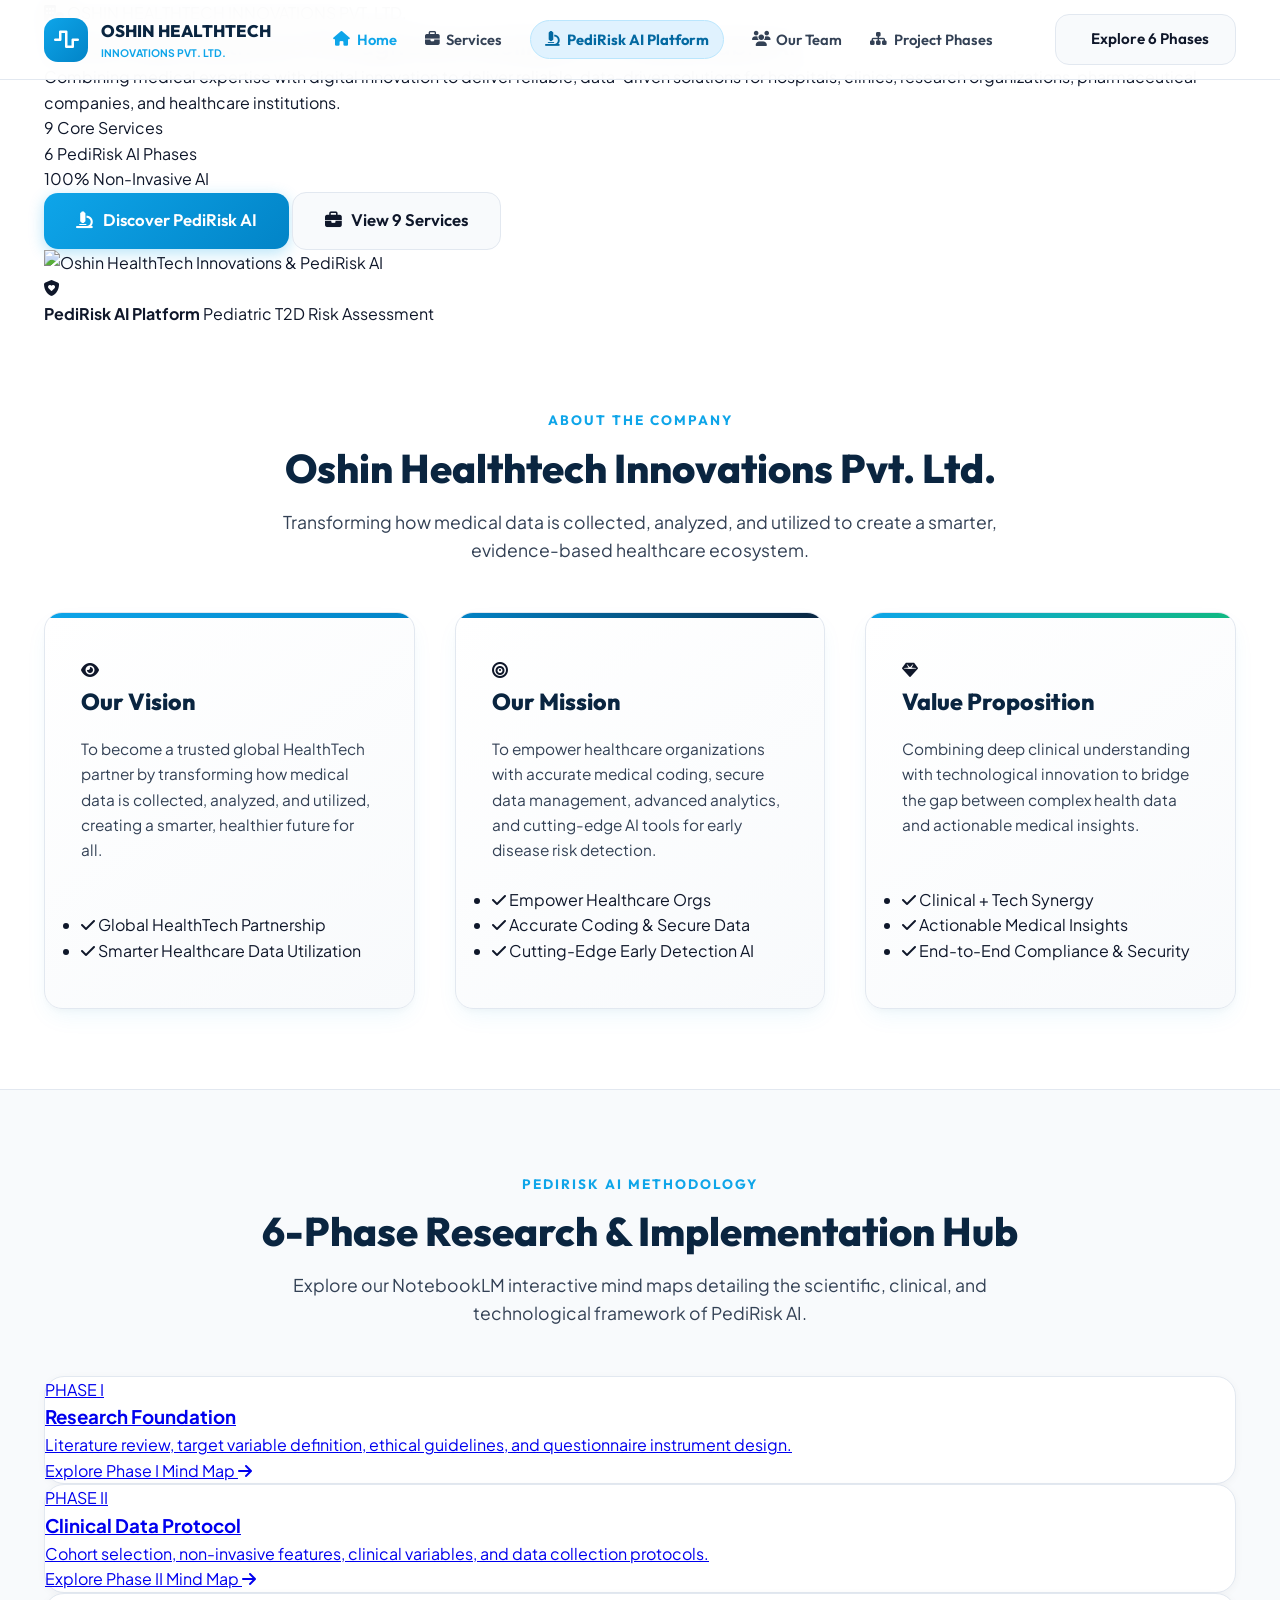
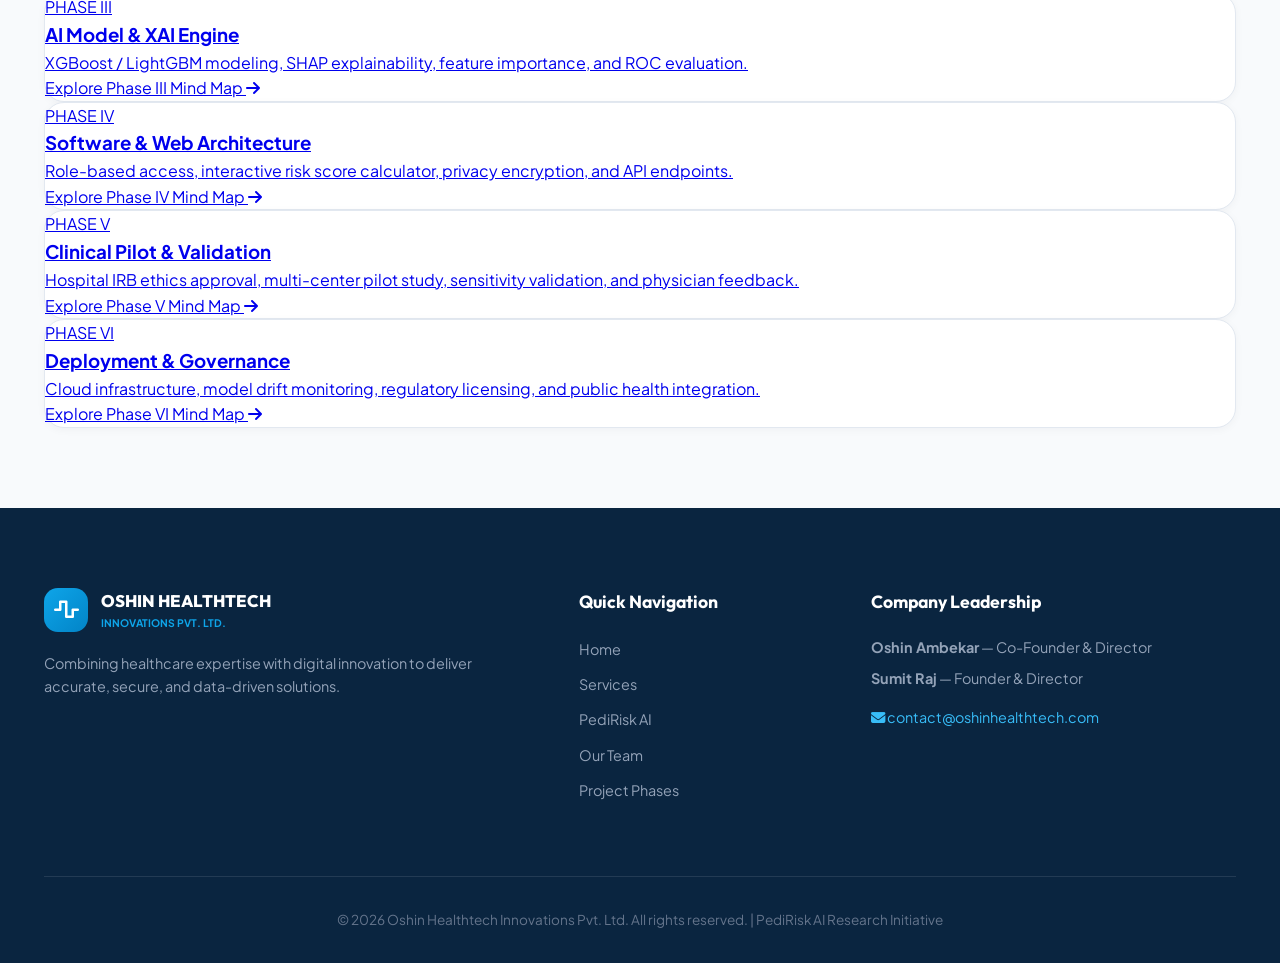
==== index.html @ 47de14e5 "Highlight PediRisk AI Platform button in top navbar badge pill" ====
<!DOCTYPE html>
<html lang="en">
<head>
    <meta charset="UTF-8">
    <meta name="viewport" content="width=device-width, initial-scale=1.0">
    <meta name="description" content="Oshin Healthtech Innovations Pvt. Ltd. - Transforming healthcare with data management, medical coding, health analytics, and PediRisk AI.">
    <title>Oshin Healthtech Innovations | HealthTech Solutions & PediRisk AI</title>

    <link rel="preconnect" href="https://fonts.googleapis.com">
    <link rel="preconnect" href="https://fonts.gstatic.com" crossorigin>
    <link href="https://fonts.googleapis.com/css2?family=Outfit:wght@400;500;600;700;800&family=Plus+Jakarta+Sans:wght@400;500;600;700&display=swap" rel="stylesheet">
    <link rel="stylesheet" href="https://cdnjs.cloudflare.com/ajax/libs/font-awesome/6.5.1/css/all.min.css">
    <link rel="stylesheet" href="style.css">
</head>
<body>

    <!-- Navigation Header -->
    <header class="navbar" id="navbar">
        <div class="container nav-container">
            <a href="index.html" class="brand-logo">
                <div class="logo-icon"><i class="fa-solid fa-wave-square"></i></div>
                <div class="logo-text">
                    <span class="company-name">OSHIN HEALTHTECH</span>
                    <span class="sub-name">INNOVATIONS PVT. LTD.</span>
                </div>
            </a>

            <nav class="nav-menu" id="navMenu">
                <a href="index.html" class="nav-link active"><i class="fa-solid fa-house"></i> Home</a>
                <a href="services.html" class="nav-link"><i class="fa-solid fa-briefcase"></i> Services</a>
                <a href="pedirisk-ai.html" class="nav-link nav-link-highlight"><i class="fa-solid fa-microscope"></i> PediRisk AI Platform</a>
                <a href="team.html" class="nav-link"><i class="fa-solid fa-users"></i> Our Team</a>
                <a href="#phases-hub" class="nav-link"><i class="fa-solid fa-sitemap"></i> Project Phases</a>
            </nav>

            <div class="nav-actions">
                <a href="#phases-hub" class="btn btn-secondary"><i class="fa-solid fa-grid-2"></i> Explore 6 Phases</a>
            </div>
        </div>
    </header>

    <main>
        <!-- Hero Section -->
        <section class="hero-light">
            <div class="container hero-container">
                <div class="hero-content-light">
                    <div class="company-badge-pill">
                        <i class="fa-solid fa-building-circle-check"></i> OSHIN HEALTHTECH INNOVATIONS PVT. LTD.
                    </div>
                    
                    <h1 class="hero-title-light">
                        Advancing Healthcare Through <span class="text-teal">Data Intelligence</span> & <span class="text-gradient">Explainable AI</span>
                    </h1>
                    
                    <p class="hero-subtitle-light">
                        Combining medical expertise with digital innovation to deliver reliable, data-driven solutions for hospitals, clinics, research organizations, pharmaceutical companies, and healthcare institutions.
                    </p>

                    <div class="hero-stats-grid">
                        <div class="stat-box-light">
                            <span class="stat-number-light">9</span>
                            <span class="stat-label-light">Core Services</span>
                        </div>
                        <div class="stat-box-light">
                            <span class="stat-number-light">6</span>
                            <span class="stat-label-light">PediRisk AI Phases</span>
                        </div>
                        <div class="stat-box-light">
                            <span class="stat-number-light">100%</span>
                            <span class="stat-label-light">Non-Invasive AI</span>
                        </div>
                    </div>

                    <div class="hero-actions-light">
                        <a href="pedirisk-ai.html" class="btn btn-primary btn-lg"><i class="fa-solid fa-microscope"></i> Discover PediRisk AI</a>
                        <a href="services.html" class="btn btn-secondary btn-lg"><i class="fa-solid fa-briefcase"></i> View 9 Services</a>
                    </div>
                </div>

                <div class="hero-visual-light">
                    <div class="hero-card-glow">
                        <img src="assets/pedirisk_hero_banner.png" alt="Oshin HealthTech Innovations & PediRisk AI" class="hero-img-light">
                        <div class="visual-badge-floating">
                            <i class="fa-solid fa-shield-heart"></i>
                            <div>
                                <strong>PediRisk AI Platform</strong>
                                <span>Pediatric T2D Risk Assessment</span>
                            </div>
                        </div>
                    </div>
                </div>
            </div>
        </section>

        <!-- Company Overview & 3-Column Vision/Mission -->
        <section class="section-padding" style="background:#FFFFFF;">
            <div class="container">
                <div class="section-header text-center">
                    <span class="section-subtitle">ABOUT THE COMPANY</span>
                    <h2 class="section-title">Oshin Healthtech Innovations Pvt. Ltd.</h2>
                    <p class="section-description">
                        Transforming how medical data is collected, analyzed, and utilized to create a smarter, evidence-based healthcare ecosystem.
                    </p>
                </div>

                <div class="vision-mission-grid">
                    
                    <div class="company-feature-card">
                        <div class="card-icon-badge">
                            <i class="fa-solid fa-eye"></i>
                        </div>
                        <h3>Our Vision</h3>
                        <p>To become a trusted global HealthTech partner by transforming how medical data is collected, analyzed, and utilized, creating a smarter, healthier future for all.</p>
                        <ul class="card-highlight-list">
                            <li><i class="fa-solid fa-check"></i> Global HealthTech Partnership</li>
                            <li><i class="fa-solid fa-check"></i> Smarter Healthcare Data Utilization</li>
                        </ul>
                    </div>

                    <div class="company-feature-card">
                        <div class="card-icon-badge">
                            <i class="fa-solid fa-bullseye"></i>
                        </div>
                        <h3>Our Mission</h3>
                        <p>To empower healthcare organizations with accurate medical coding, secure data management, advanced analytics, and cutting-edge AI tools for early disease risk detection.</p>
                        <ul class="card-highlight-list">
                            <li><i class="fa-solid fa-check"></i> Empower Healthcare Orgs</li>
                            <li><i class="fa-solid fa-check"></i> Accurate Coding & Secure Data</li>
                            <li><i class="fa-solid fa-check"></i> Cutting-Edge Early Detection AI</li>
                        </ul>
                    </div>

                    <div class="company-feature-card">
                        <div class="card-icon-badge">
                            <i class="fa-solid fa-gem"></i>
                        </div>
                        <h3>Value Proposition</h3>
                        <p>Combining deep clinical understanding with technological innovation to bridge the gap between complex health data and actionable medical insights.</p>
                        <ul class="card-highlight-list">
                            <li><i class="fa-solid fa-check"></i> Clinical + Tech Synergy</li>
                            <li><i class="fa-solid fa-check"></i> Actionable Medical Insights</li>
                            <li><i class="fa-solid fa-check"></i> End-to-End Compliance & Security</li>
                        </ul>
                    </div>

                </div>
            </div>
        </section>

        <!-- 6-Phase Mind Map Master Hub -->
        <section class="section-padding" id="phases-hub" style="background:#F8FAFC; border-top:1px solid #E2E8F0;">
            <div class="container">
                <div class="section-header text-center">
                    <span class="section-subtitle">PEDIRISK AI METHODOLOGY</span>
                    <h2 class="section-title">6-Phase Research & Implementation Hub</h2>
                    <p class="section-description">
                        Explore our NotebookLM interactive mind maps detailing the scientific, clinical, and technological framework of PediRisk AI.
                    </p>
                </div>

                <div class="grid-3" style="gap:2rem;">
                    
                    <a href="phase1-research.html" class="phase-card-link">
                        <div class="white-card phase-card-item">
                            <span class="phase-number-badge">PHASE I</span>
                            <h3>Research Foundation</h3>
                            <p>Literature review, target variable definition, ethical guidelines, and questionnaire instrument design.</p>
                            <span class="view-phase-btn">Explore Phase I Mind Map <i class="fa-solid fa-arrow-right"></i></span>
                        </div>
                    </a>

                    <a href="phase2-clinical.html" class="phase-card-link">
                        <div class="white-card phase-card-item">
                            <span class="phase-number-badge">PHASE II</span>
                            <h3>Clinical Data Protocol</h3>
                            <p>Cohort selection, non-invasive features, clinical variables, and data collection protocols.</p>
                            <span class="view-phase-btn">Explore Phase II Mind Map <i class="fa-solid fa-arrow-right"></i></span>
                        </div>
                    </a>

                    <a href="phase3-ai.html" class="phase-card-link">
                        <div class="white-card phase-card-item">
                            <span class="phase-number-badge">PHASE III</span>
                            <h3>AI Model & XAI Engine</h3>
                            <p>XGBoost / LightGBM modeling, SHAP explainability, feature importance, and ROC evaluation.</p>
                            <span class="view-phase-btn">Explore Phase III Mind Map <i class="fa-solid fa-arrow-right"></i></span>
                        </div>
                    </a>

                    <a href="phase4-software.html" class="phase-card-link">
                        <div class="white-card phase-card-item">
                            <span class="phase-number-badge">PHASE IV</span>
                            <h3>Software & Web Architecture</h3>
                            <p>Role-based access, interactive risk score calculator, privacy encryption, and API endpoints.</p>
                            <span class="view-phase-btn">Explore Phase IV Mind Map <i class="fa-solid fa-arrow-right"></i></span>
                        </div>
                    </a>

                    <a href="phase5-pilot.html" class="phase-card-link">
                        <div class="white-card phase-card-item">
                            <span class="phase-number-badge">PHASE V</span>
                            <h3>Clinical Pilot & Validation</h3>
                            <p>Hospital IRB ethics approval, multi-center pilot study, sensitivity validation, and physician feedback.</p>
                            <span class="view-phase-btn">Explore Phase V Mind Map <i class="fa-solid fa-arrow-right"></i></span>
                        </div>
                    </a>

                    <a href="phase6-scale.html" class="phase-card-link">
                        <div class="white-card phase-card-item">
                            <span class="phase-number-badge">PHASE VI</span>
                            <h3>Deployment & Governance</h3>
                            <p>Cloud infrastructure, model drift monitoring, regulatory licensing, and public health integration.</p>
                            <span class="view-phase-btn">Explore Phase VI Mind Map <i class="fa-solid fa-arrow-right"></i></span>
                        </div>
                    </a>

                </div>
            </div>
        </section>

    </main>

    <!-- Footer -->
    <footer class="footer">
        <div class="container">
            <div class="footer-content">
                <div class="footer-brand">
                    <a href="index.html" class="brand-logo" style="color:#FFF;">
                        <div class="logo-icon"><i class="fa-solid fa-wave-square"></i></div>
                        <div class="logo-text">
                            <span class="company-name" style="color:#FFF;">OSHIN HEALTHTECH</span>
                            <span class="sub-name">INNOVATIONS PVT. LTD.</span>
                        </div>
                    </a>
                    <p>Combining healthcare expertise with digital innovation to deliver accurate, secure, and data-driven solutions.</p>
                </div>

                <div class="footer-links">
                    <h4>Quick Navigation</h4>
                    <ul>
                        <li><a href="index.html">Home</a></li>
                        <li><a href="services.html">Services</a></li>
                        <li><a href="pedirisk-ai.html">PediRisk AI</a></li>
                        <li><a href="team.html">Our Team</a></li>
                        <li><a href="#phases-hub">Project Phases</a></li>
                    </ul>
                </div>

                <div class="footer-contact">
                    <h4>Company Leadership</h4>
                    <p><strong>Oshin Ambekar</strong> — Co-Founder & Director</p>
                    <p><strong>Sumit Raj</strong> — Founder & Director</p>
                    <p class="contact-email"><i class="fa-solid fa-envelope"></i> contact@oshinhealthtech.com</p>
                </div>
            </div>

            <div class="footer-bottom text-center">
                <p>&copy; 2026 Oshin Healthtech Innovations Pvt. Ltd. All rights reserved. | PediRisk AI Research Initiative</p>
            </div>
        </div>
    </footer>

</body>
</html>
---- style.css ----
/* ==========================================================================
   OSHIN HEALTHTECH INNOVATIONS PVT. LTD.
   PediRisk AI - Pure White Medical Design System & Mind Map Stylesheet
   NotebookLM DOM-Flow Mind Map Architecture (Zero SVG Drift)
   ========================================================================== */

:root {
    --bg-main: #FFFFFF;
    --bg-secondary: #F8FAFC;
    --bg-tertiary: #F1F5F9;
    --bg-card: #FFFFFF;
    
    --border-color: #E2E8F0;
    --border-hover: #0EA5E9;
    
    --text-primary: #0F172A;   /* Deep charcoal / navy */
    --text-secondary: #334155; /* Slate grey */
    --text-muted: #64748B;     /* Light slate */
    
    --accent-teal: #0EA5E9;
    --accent-blue: #0284C7;
    --accent-navy: #0A2540;
    --accent-emerald: #10B981;
    --accent-purple: #7C3AED;
    --accent-amber: #D97706;
    --accent-rose: #E11D48;
    
    --gradient-primary: linear-gradient(135deg, #0EA5E9 0%, #0284C7 100%);
    --gradient-navy: linear-gradient(135deg, #0A2540 0%, #1E3A8A 100%);

    --font-heading: 'Outfit', -apple-system, BlinkMacSystemFont, sans-serif;
    --font-body: 'Plus Jakarta Sans', -apple-system, BlinkMacSystemFont, sans-serif;

    --shadow-sm: 0 2px 8px rgba(15, 23, 42, 0.04);
    --shadow-md: 0 8px 24px rgba(15, 23, 42, 0.06);
    --shadow-lg: 0 16px 40px rgba(15, 23, 42, 0.1);

    --radius-sm: 8px;
    --radius-md: 14px;
    --radius-lg: 20px;
    --radius-full: 9999px;

    --transition-fast: 0.2s cubic-bezier(0.4, 0, 0.2, 1);
    --transition-smooth: 0.35s cubic-bezier(0.4, 0, 0.2, 1);
}

* {
    margin: 0;
    padding: 0;
    box-sizing: border-box;
}

html {
    scroll-behavior: smooth;
    font-size: 16px;
}

body {
    background-color: var(--bg-main);
    color: var(--text-primary);
    font-family: var(--font-body);
    line-height: 1.6;
    overflow-x: hidden;
    min-height: 100vh;
}

.container {
    width: 100%;
    max-width: 1240px;
    margin: 0 auto;
    padding: 0 1.5rem;
}

.container-wide {
    width: 100%;
    max-width: 1440px;
    margin: 0 auto;
    padding: 0 1.5rem;
}

.section-padding { padding: 5rem 0; }
.text-center { text-align: center; }

/* Section Header */
.section-header { margin-bottom: 3rem; }

.section-subtitle {
    display: inline-block;
    font-family: var(--font-heading);
    font-size: 0.85rem;
    font-weight: 700;
    letter-spacing: 2px;
    text-transform: uppercase;
    color: var(--accent-teal);
    margin-bottom: 0.75rem;
}

.badge-subtitle {
    background: #E0F2FE;
    color: var(--accent-blue);
    padding: 0.4rem 1.2rem;
    border-radius: var(--radius-full);
    border: 1px solid #BAE6FD;
}

.section-title {
    font-family: var(--font-heading);
    font-size: 2.5rem;
    font-weight: 800;
    color: var(--accent-navy);
    line-height: 1.2;
    margin-bottom: 1rem;
}

.section-description {
    font-size: 1.1rem;
    color: var(--text-secondary);
    max-width: 760px;
    margin: 0 auto;
}

/* White Clean Cards */
.white-card {
    background: var(--bg-card);
    border: 1px solid var(--border-color);
    border-radius: var(--radius-lg);
    box-shadow: var(--shadow-sm);
    transition: all var(--transition-smooth);
}

.white-card:hover {
    border-color: var(--accent-teal);
    box-shadow: var(--shadow-md);
    transform: translateY(-4px);
}

/* Buttons */
.btn {
    display: inline-flex;
    align-items: center;
    justify-content: center;
    gap: 0.6rem;
    padding: 0.75rem 1.6rem;
    font-family: var(--font-heading);
    font-size: 0.95rem;
    font-weight: 600;
    border-radius: var(--radius-md);
    text-decoration: none;
    cursor: pointer;
    transition: all var(--transition-fast);
    border: none;
    outline: none;
}

.btn-primary {
    background: var(--gradient-primary);
    color: #FFFFFF;
    box-shadow: 0 4px 15px rgba(14, 165, 233, 0.3);
}

.btn-primary:hover {
    background: var(--accent-blue);
    transform: translateY(-2px);
}

.btn-secondary {
    background: var(--bg-secondary);
    color: var(--text-primary);
    border: 1px solid var(--border-color);
}

.btn-secondary:hover {
    background: var(--bg-tertiary);
    border-color: var(--accent-teal);
    color: var(--accent-teal);
}

.btn-lg {
    padding: 0.9rem 2rem;
    font-size: 1.05rem;
    border-radius: var(--radius-md);
}

/* Navbar */
.navbar {
    position: fixed;
    top: 0;
    left: 0;
    width: 100%;
    z-index: 100;
    background: rgba(255, 255, 255, 0.95);
    backdrop-filter: blur(16px);
    border-bottom: 1px solid var(--border-color);
    padding: 0.9rem 0;
}

.nav-container {
    display: flex;
    align-items: center;
    justify-content: space-between;
}

.brand-logo {
    display: flex;
    align-items: center;
    gap: 0.8rem;
    text-decoration: none;
}

.logo-icon {
    width: 44px;
    height: 44px;
    border-radius: var(--radius-md);
    background: var(--gradient-primary);
    display: flex;
    align-items: center;
    justify-content: center;
    color: #FFFFFF;
    font-size: 1.25rem;
}

.logo-text { display: flex; flex-direction: column; }
.company-name {
    font-family: var(--font-heading);
    font-size: 1.05rem;
    font-weight: 800;
    color: var(--accent-navy);
}
.sub-name {
    font-size: 0.65rem;
    font-weight: 700;
    color: var(--accent-teal);
}

.nav-menu { display: flex; align-items: center; gap: 1.75rem; }
.nav-link {
    font-family: var(--font-heading);
    font-size: 0.92rem;
    font-weight: 600;
    color: var(--text-secondary);
    text-decoration: none;
    display: flex;
    align-items: center;
    gap: 0.4rem;
    transition: color var(--transition-fast);
}
.nav-link:hover, .nav-link.active { color: var(--accent-teal); }

.nav-link.nav-link-highlight {
    background: #E0F2FE;
    color: #0369A1 !important;
    padding: 0.4rem 0.9rem;
    border-radius: var(--radius-full);
    font-weight: 700;
    border: 1px solid #BAE6FD;
    transition: all var(--transition-fast);
}

.nav-link.nav-link-highlight:hover {
    background: var(--gradient-primary);
    color: #FFFFFF !important;
    border-color: transparent;
    box-shadow: 0 4px 12px rgba(14, 165, 233, 0.3);
}

.mobile-toggle {
    display: none;
    background: none;
    border: none;
    color: var(--accent-navy);
    font-size: 1.5rem;
    cursor: pointer;
}

/* Hero Section */
.hero-section {
    padding-top: 9rem;
    padding-bottom: 5rem;
    background: linear-gradient(180deg, #FFFFFF 0%, #F8FAFC 100%);
    border-bottom: 1px solid var(--border-color);
}

.hero-grid {
    display: grid;
    grid-template-columns: 1.1fr 0.9fr;
    gap: 3.5rem;
    align-items: center;
}

.badge-pill {
    display: inline-flex;
    align-items: center;
    gap: 0.6rem;
    padding: 0.4rem 1.1rem;
    border-radius: var(--radius-full);
    background: #E0F2FE;
    border: 1px solid #BAE6FD;
    font-size: 0.85rem;
    font-weight: 700;
    color: var(--accent-blue);
    margin-bottom: 1.5rem;
}

.badge-dot {
    width: 8px;
    height: 8px;
    border-radius: 50%;
    background: var(--accent-teal);
}

.hero-title {
    font-family: var(--font-heading);
    font-size: 3.4rem;
    font-weight: 800;
    line-height: 1.15;
    color: var(--accent-navy);
    margin-bottom: 1.5rem;
}
.hero-title span { color: var(--accent-teal); }

.hero-description {
    font-size: 1.15rem;
    color: var(--text-secondary);
    margin-bottom: 2.2rem;
}

.hero-stats {
    display: flex;
    align-items: center;
    gap: 2rem;
    margin-bottom: 2.5rem;
    padding: 1.25rem 1.75rem;
    background: #FFFFFF;
    border-radius: var(--radius-md);
    border: 1px solid var(--border-color);
    box-shadow: var(--shadow-sm);
    width: fit-content;
}

.stat-number {
    font-family: var(--font-heading);
    font-size: 1.8rem;
    font-weight: 800;
    color: var(--accent-blue);
}

.stat-label { font-size: 0.8rem; color: var(--text-muted); font-weight: 600; }
.stat-divider { width: 1px; height: 35px; background: var(--border-color); }
.hero-buttons { display: flex; gap: 1.2rem; flex-wrap: wrap; }

.image-wrapper img {
    width: 100%;
    border-radius: var(--radius-lg);
    border: 1px solid var(--border-color);
    box-shadow: var(--shadow-lg);
}

/* Features & Founders */
.features-grid { display: grid; grid-template-columns: repeat(3, 1fr); gap: 2rem; }
.feature-card { padding: 2.25rem; }
.feature-icon {
    width: 56px;
    height: 56px;
    border-radius: var(--radius-md);
    background: #E0F2FE;
    display: flex;
    align-items: center;
    justify-content: center;
    font-size: 1.5rem;
    color: var(--accent-teal);
    margin-bottom: 1.5rem;
}
.feature-card h3 { font-family: var(--font-heading); font-size: 1.3rem; color: var(--accent-navy); margin-bottom: 0.75rem; }
.feature-card p { color: var(--text-secondary); font-size: 0.95rem; }

.founders-section {
    background: var(--bg-secondary);
    border-top: 1px solid var(--border-color);
    border-bottom: 1px solid var(--border-color);
}

.founders-rows {
    display: flex;
    flex-direction: column;
    gap: 3.5rem;
}

.founder-row {
    display: flex;
    align-items: center;
    gap: 3.5rem;
    padding: 3rem;
    background: var(--bg-card);
    border: 1px solid var(--border-color);
    border-radius: var(--radius-lg);
    box-shadow: var(--shadow-sm);
    transition: all var(--transition-smooth);
}

.founder-row:hover {
    border-color: var(--accent-teal);
    box-shadow: var(--shadow-md);
}

.founder-row.reverse {
    flex-direction: row-reverse;
}

.founder-image-col {
    flex: 0 0 320px;
    max-width: 320px;
}

.founder-portrait-frame {
    width: 100%;
    height: 380px;
    border-radius: var(--radius-lg);
    overflow: hidden;
    border: 3px solid var(--accent-teal);
    box-shadow: var(--shadow-md);
}

.founder-portrait-frame img {
    width: 100%;
    height: 100%;
    object-fit: cover;
}

.founder-content-col {
    flex: 1;
}

.founder-title-info {
    margin-bottom: 1.25rem;
    padding-bottom: 1rem;
    border-bottom: 1px solid var(--border-color);
}

.founder-title-info h3 {
    font-family: var(--font-heading);
    font-size: 1.8rem;
    font-weight: 800;
    color: var(--accent-navy);
}

.role-tag {
    font-size: 1rem;
    font-weight: 700;
    color: var(--accent-teal);
    margin-top: 0.2rem;
    display: block;
}

.company-subtag {
    font-size: 0.82rem;
    color: var(--text-muted);
    display: block;
    margin-top: 0.1rem;
}

.bio-text {
    color: var(--text-secondary);
    font-size: 0.98rem;
    margin-bottom: 1.25rem;
    line-height: 1.65;
}

.responsibilities-block h4 {
    font-family: var(--font-heading);
    font-size: 1rem;
    color: var(--accent-navy);
    margin-bottom: 1rem;
    display: flex;
    align-items: center;
    gap: 0.5rem;
}

.tag-cloud {
    display: flex;
    flex-wrap: wrap;
    gap: 0.6rem;
}

.badge-tag {
    display: inline-flex;
    align-items: center;
    gap: 0.4rem;
    background: #F1F5F9;
    border: 1px solid var(--border-color);
    padding: 0.45rem 0.85rem;
    border-radius: var(--radius-sm);
    font-size: 0.82rem;
    font-weight: 600;
    color: var(--text-primary);
    transition: all var(--transition-fast);
}

.badge-tag i { color: var(--accent-teal); }

.badge-tag:hover {
    background: #E0F2FE;
    border-color: var(--accent-teal);
    color: var(--accent-blue);
}

/* Premium Company Overview Cards (Vision, Mission, Value Proposition) */
.vision-mission-grid {
    display: grid;
    grid-template-columns: repeat(3, 1fr);
    gap: 2.5rem;
    margin-top: 2rem;
}

.company-feature-card {
    background: linear-gradient(145deg, #FFFFFF 0%, #F8FAFC 100%);
    border: 1px solid #E2E8F0;
    border-radius: 18px;
    padding: 2.75rem 2.25rem;
    box-shadow: 0 10px 25px -5px rgba(14, 165, 233, 0.08), 0 4px 6px -2px rgba(0, 0, 0, 0.03);
    transition: all 0.35s cubic-bezier(0.4, 0, 0.2, 1);
    position: relative;
    overflow: hidden;
    display: flex;
    flex-direction: column;
}

.company-feature-card::before {
    content: '';
    position: absolute;
    top: 0;
    left: 0;
    right: 0;
    height: 5px;
    background: linear-gradient(90deg, var(--accent-teal), var(--accent-blue));
    border-radius: 18px 18px 0 0;
}

.company-feature-card:nth-child(2)::before {
    background: linear-gradient(90deg, var(--accent-blue), var(--accent-navy));
}

.company-feature-card:nth-child(3)::before {
    background: linear-gradient(90deg, var(--accent-teal), #10B981);
}

.company-feature-card:hover {
    transform: translateY(-8px);
    border-color: var(--accent-teal);
    box-shadow: 0 20px 35px -10px rgba(14, 165, 233, 0.18), 0 8px 10px -4px rgba(0, 0, 0, 0.05);
}

.company-feature-card .feature-icon {
    width: 68px;
    height: 68px;
    border-radius: 16px;
    background: linear-gradient(135deg, #E0F2FE 0%, #BAE6FD 100%);
    color: var(--accent-teal);
    display: flex;
    align-items: center;
    justify-content: center;
    font-size: 1.8rem;
    margin-bottom: 1.75rem;
    box-shadow: 0 4px 12px rgba(14, 165, 233, 0.15);
}

.company-feature-card h3 {
    font-family: var(--font-heading);
    font-size: 1.45rem;
    font-weight: 800;
    color: var(--accent-navy);
    margin-bottom: 1rem;
    display: flex;
    align-items: center;
    justify-content: space-between;
}

.company-feature-card p {
    color: var(--text-secondary);
    font-size: 0.96rem;
    line-height: 1.65;
    margin-bottom: 1.5rem;
    flex-grow: 1;
}

.card-highlights {
    list-style: none;
    padding: 0;
    margin: 0;
    border-top: 1px dashed #E2E8F0;
    padding-top: 1.25rem;
}

.card-highlights li {
    font-size: 0.86rem;
    font-weight: 600;
    color: var(--text-primary);
    margin-bottom: 0.5rem;
    display: flex;
    align-items: center;
    gap: 0.5rem;
}

.card-highlights li i {
    color: var(--accent-teal);
    font-size: 0.8rem;
}

/* About & Why */
.pedirisk-hero-box { padding: 3rem; margin-bottom: 4rem; border-left: 5px solid var(--accent-teal); }
.pedirisk-header h2 { font-family: var(--font-heading); font-size: 2.2rem; color: var(--accent-navy); margin: 0.5rem 0; }
.pedirisk-header h3 { font-size: 1.15rem; color: var(--accent-teal); margin-bottom: 1.5rem; }
.pedirisk-content p { color: var(--text-secondary); font-size: 1.05rem; margin-bottom: 1.25rem; }

.why-cards-grid { display: grid; grid-template-columns: repeat(3, 1fr); gap: 1.5rem; }
.why-card { padding: 1.75rem; }
.why-icon { font-size: 2rem; color: var(--accent-teal); margin-bottom: 1rem; }
.why-card h4 { font-family: var(--font-heading); font-size: 1.15rem; color: var(--accent-navy); margin-bottom: 0.5rem; }
.why-card p { font-size: 0.9rem; color: var(--text-secondary); }

.objectives-grid { display: grid; grid-template-columns: repeat(2, 1fr); gap: 1.5rem; }
.objective-card { background: #FFFFFF; border: 1px solid var(--border-color); padding: 1.5rem 1.75rem; border-radius: var(--radius-md); display: flex; gap: 1.25rem; align-items: flex-start; }
.obj-num { font-family: var(--font-heading); font-size: 1.75rem; font-weight: 800; color: var(--accent-teal); }
.obj-content h4 { font-family: var(--font-heading); font-size: 1.1rem; color: var(--accent-navy); margin-bottom: 0.4rem; }
.obj-content p { font-size: 0.9rem; color: var(--text-secondary); }

/* Phases Hub */
.phases-hub-grid { display: grid; grid-template-columns: repeat(3, 1fr); gap: 2rem; }
.phase-hub-card { padding: 2.25rem; display: flex; flex-direction: column; border-top: 4px solid var(--phase-color, var(--accent-teal)); }
.phase-number-tag { font-family: var(--font-heading); font-size: 0.75rem; font-weight: 800; padding: 0.35rem 0.85rem; border-radius: var(--radius-full); background: #E0F2FE; color: var(--accent-blue); width: fit-content; margin-bottom: 1.25rem; }
.phase-hub-card h3 { font-family: var(--font-heading); font-size: 1.35rem; font-weight: 800; color: var(--accent-navy); margin-bottom: 0.75rem; }
.phase-hub-card p { font-size: 0.92rem; color: var(--text-secondary); margin-bottom: 1.5rem; }
.phase-subnode-preview { display: flex; flex-wrap: wrap; gap: 0.4rem; margin-bottom: 2rem; }
.subnode-chip { font-size: 0.75rem; font-weight: 600; padding: 0.25rem 0.6rem; border-radius: var(--radius-sm); background: #F1F5F9; color: var(--text-secondary); border: 1px solid var(--border-color); }

/* ==========================================================================
   NOTEBOOKLM DOM-FLOW MIND MAP STYLES (PURE CSS BRANCH CONNECTORS - ZERO DRIFT)
   ========================================================================== */

.phase-page-header {
    padding-top: 8rem;
    padding-bottom: 3rem;
    background: linear-gradient(180deg, #F8FAFC 0%, #FFFFFF 100%);
    border-bottom: 1px solid var(--border-color);
}

.breadcrumb-nav {
    display: flex;
    align-items: center;
    gap: 0.6rem;
    font-size: 0.88rem;
    color: var(--text-muted);
    margin-bottom: 1.25rem;
}
.breadcrumb-nav a { color: var(--accent-teal); text-decoration: none; font-weight: 600; }

.phase-title-badge {
    display: inline-block;
    font-family: var(--font-heading);
    font-size: 0.85rem;
    font-weight: 800;
    letter-spacing: 1px;
    padding: 0.4rem 1.2rem;
    border-radius: var(--radius-full);
    background: #E0F2FE;
    color: var(--accent-blue);
    margin-bottom: 1rem;
}

/* DOM-Flow Mind Map Container */
.mindmap-viewport-light {
    position: relative;
    width: 100%;
    border-radius: var(--radius-lg);
    background: #FFFFFF;
    border: 1px solid var(--border-color);
    box-shadow: var(--shadow-sm);
    padding: 3rem;
    overflow-x: auto;
}

/* DOM-Flow Mind Map View Mode Switcher Toolbar */
.view-switcher-group {
    display: inline-flex;
    background: #E2E8F0;
    padding: 3px;
    border-radius: var(--radius-sm);
    margin-right: 1rem;
}

.btn-view-mode {
    border: none;
    background: transparent;
    padding: 0.45rem 0.9rem;
    font-size: 0.85rem;
    font-weight: 600;
    color: var(--text-secondary);
    border-radius: 4px;
    cursor: pointer;
    display: flex;
    align-items: center;
    gap: 0.4rem;
    transition: all var(--transition-fast);
}

.btn-view-mode.active-mode {
    background: #FFFFFF;
    color: var(--accent-navy);
    box-shadow: var(--shadow-sm);
}

/* Interactive Grid Cards Dashboard View */
.mindmap-grid-dashboard {
    display: grid;
    grid-template-columns: repeat(3, 1fr);
    gap: 2rem;
    padding: 1.5rem 0;
}

.mindmap-grid-card {
    background: #FFFFFF;
    border: 1px solid var(--border-color);
    border-radius: var(--radius-lg);
    padding: 2rem;
    box-shadow: var(--shadow-sm);
    transition: all var(--transition-smooth);
    display: flex;
    flex-direction: column;
    position: relative;
    overflow: hidden;
}

.mindmap-grid-card::before {
    content: '';
    position: absolute;
    top: 0;
    left: 0;
    right: 0;
    height: 4px;
    background: var(--accent-teal);
    border-radius: var(--radius-lg) var(--radius-lg) 0 0;
}

.mindmap-grid-card:hover {
    transform: translateY(-5px);
    border-color: var(--accent-teal);
    box-shadow: var(--shadow-md);
}

.grid-card-header {
    display: flex;
    align-items: center;
    gap: 1.25rem;
    margin-bottom: 1rem;
}

.grid-card-icon {
    width: 52px;
    height: 52px;
    border-radius: 14px;
    background: #E0F2FE;
    color: var(--accent-teal);
    display: flex;
    align-items: center;
    justify-content: center;
    font-size: 1.4rem;
    flex-shrink: 0;
}

.grid-card-meta h3 {
    font-family: var(--font-heading);
    font-size: 1.2rem;
    font-weight: 700;
    color: var(--accent-navy);
    margin: 0;
}

.deliverable-count {
    font-size: 0.8rem;
    font-weight: 600;
    color: var(--accent-teal);
}

.grid-card-desc {
    color: var(--text-secondary);
    font-size: 0.9rem;
    line-height: 1.55;
    margin-bottom: 1.25rem;
    flex-grow: 1;
}

.grid-card-action {
    margin-top: auto;
    padding-top: 1rem;
    border-top: 1px solid var(--border-color);
}

.btn-grid-toggle {
    width: 100%;
    background: #F1F5F9;
    border: 1px solid var(--border-color);
    padding: 0.6rem 1rem;
    border-radius: var(--radius-sm);
    font-size: 0.85rem;
    font-weight: 600;
    color: var(--text-primary);
    cursor: pointer;
    display: flex;
    align-items: center;
    justify-content: center;
    gap: 0.5rem;
    transition: all var(--transition-fast);
}

.btn-grid-toggle:hover {
    background: #E0F2FE;
    border-color: var(--accent-teal);
    color: var(--accent-blue);
}

.grid-items-container {
    display: none;
    margin-top: 1.25rem;
    padding-top: 1rem;
    border-top: 1 dashed var(--border-color);
}

.grid-items-container.show {
    display: block;
}

.grid-items-list {
    list-style: none;
    padding: 0;
    margin: 0;
}

.grid-items-list li {
    font-size: 0.88rem;
    color: var(--text-primary);
    padding: 0.45rem 0;
    display: flex;
    align-items: center;
    gap: 0.5rem;
    border-bottom: 1px solid #F1F5F9;
}

.grid-items-list li:last-child {
    border-bottom: none;
}

.grid-items-list li i {
    color: var(--accent-teal);
    font-size: 0.8rem;
}

.mindmap-canvas-light {
    position: relative;
    width: 100%;
    min-width: 850px;
}

/* Level 1 -> Level 2 Tree Root Layout */
.tree-root-flow {
    display: flex;
    align-items: flex-start;
    gap: 0;
    position: relative;
}

.tree-central-card {
    background: var(--gradient-navy);
    color: #FFFFFF;
    border: 2px solid var(--accent-teal);
    padding: 1.6rem 2.2rem;
    border-radius: var(--radius-lg);
    box-shadow: var(--shadow-md);
    text-align: center;
    cursor: pointer;
    min-width: 250px;
    flex-shrink: 0;
    position: sticky;
    top: 100px;
    z-index: 10;
}

.tree-central-card h2 {
    font-family: var(--font-heading);
    font-size: 1.35rem;
    color: #FFFFFF;
}

.tree-central-card p {
    font-size: 0.8rem;
    color: #BAE6FD;
    margin-top: 0.3rem;
}

/* DOM-Flow Connector Spine connecting Level 1 Central Node to Level 2 Column */
.tree-spine-bridge {
    width: 45px;
    flex-shrink: 0;
    position: relative;
    align-self: stretch;
}

.tree-sub-column-flow {
    display: flex;
    flex-direction: column;
    gap: 1.75rem;
    flex: 1;
    position: relative;
    border-left: 3px solid #0EA5E9;
    border-top-left-radius: 12px;
    border-bottom-left-radius: 12px;
    padding-left: 35px;
    margin-left: -5px;
}

/* Level 2 Sub-Block */
.tree-sub-block-flow {
    display: flex;
    align-items: flex-start;
    gap: 30px;
    position: relative;
}

/* Connector Line from Left Vertical Spine into each Sub-Card */
.tree-sub-block-flow::before {
    content: '';
    position: absolute;
    left: -35px;
    top: 25px;
    width: 35px;
    height: 3px;
    background: #0EA5E9;
}

.tree-sub-card-flow {
    background: #FFFFFF;
    border: 2px solid var(--border-color);
    padding: 1rem 1.4rem;
    border-radius: var(--radius-md);
    cursor: pointer;
    transition: all var(--transition-fast);
    min-width: 270px;
    box-shadow: var(--shadow-sm);
    display: flex;
    flex-direction: column;
    gap: 0.6rem;
    position: relative;
}

.tree-sub-card-flow:hover {
    border-color: var(--accent-teal);
    box-shadow: var(--shadow-md);
}

.tree-sub-card-flow.expanded {
    border-color: var(--accent-teal);
    background: #F0F9FF;
}

.tree-sub-card-flow.highlighted {
    border-color: var(--accent-blue);
    background: #E0F2FE;
}

.sub-card-header {
    display: flex;
    align-items: center;
    justify-content: space-between;
}

.sub-card-title {
    font-family: var(--font-heading);
    font-size: 1rem;
    font-weight: 700;
    color: var(--accent-navy);
    display: flex;
    align-items: center;
    gap: 0.6rem;
}

.sub-card-title i { color: var(--accent-teal); }

/* NotebookLM Style Expand Button */
.expand-badge-btn {
    font-family: var(--font-heading);
    font-size: 0.78rem;
    font-weight: 700;
    padding: 0.35rem 0.8rem;
    border-radius: var(--radius-full);
    background: #E0F2FE;
    color: var(--accent-blue);
    border: 1px solid #BAE6FD;
    cursor: pointer;
    display: inline-flex;
    align-items: center;
    gap: 0.4rem;
    transition: all var(--transition-fast);
    width: fit-content;
}

.expand-badge-btn:hover {
    background: var(--accent-teal);
    color: #FFFFFF;
    border-color: var(--accent-teal);
}

.expand-badge-btn.active-expanded {
    background: #0284C7;
    color: #FFFFFF;
    border-color: #0284C7;
}

/* Level 3: Deliverables Group & DOM Branch Connectors */
.tree-leaf-group-flow {
    display: flex;
    flex-direction: column;
    gap: 0.5rem;
    position: relative;
    border-left: 2px solid #0284C7;
    border-top-left-radius: 8px;
    border-bottom-left-radius: 8px;
    padding-left: 25px;
    margin-left: -5px;
    margin-top: 10px;
    animation: fadeInBranch 0.25s ease-out;
}

/* Branch Line connecting Sub-Card to Leaf Group */
.tree-leaf-group-flow::before {
    content: '';
    position: absolute;
    left: -25px;
    top: 18px;
    width: 25px;
    height: 2px;
    background: #0284C7;
}

@keyframes fadeInBranch {
    from { opacity: 0; transform: translateX(-8px); }
    to { opacity: 1; transform: translateX(0); }
}

.tree-leaf-card-flow {
    background: #F8FAFC;
    border: 1px solid var(--border-color);
    padding: 0.55rem 0.95rem;
    border-radius: var(--radius-sm);
    font-size: 0.85rem;
    font-weight: 600;
    color: var(--text-primary);
    white-space: nowrap;
    cursor: pointer;
    transition: all var(--transition-fast);
    position: relative;
}

/* Branch Line into individual Leaf Card */
.tree-leaf-card-flow::before {
    content: '';
    position: absolute;
    left: -25px;
    top: 50%;
    width: 25px;
    height: 2px;
    background: #0284C7;
}

.tree-leaf-card-flow:hover {
    background: #E0F2FE;
    border-color: var(--accent-teal);
    color: var(--accent-blue);
}

.tree-leaf-card-flow.highlighted {
    background: var(--accent-blue);
    color: #FFFFFF;
}

/* Toolbar */
.toolbar-light {
    background: #FFFFFF;
    border: 1px solid var(--border-color);
    padding: 1.2rem 1.5rem;
    border-radius: var(--radius-lg);
    margin-bottom: 1.5rem;
    display: flex;
    gap: 1.5rem;
    align-items: center;
    justify-content: space-between;
    box-shadow: var(--shadow-sm);
}

.toolbar-search-light { position: relative; flex: 1; max-width: 450px; }
.toolbar-search-light input {
    width: 100%;
    padding: 0.75rem 2.8rem 0.75rem 2.8rem;
    background: #F8FAFC;
    border: 1px solid var(--border-color);
    border-radius: var(--radius-md);
    font-size: 0.9rem;
    color: var(--text-primary);
    outline: none;
}
.toolbar-search-light input:focus { border-color: var(--accent-teal); background: #FFFFFF; }
.search-icon-light { position: absolute; left: 1.1rem; top: 50%; transform: translateY(-50%); color: var(--text-muted); }
.toolbar-actions-light { display: flex; gap: 0.6rem; }
.btn-ctrl-light {
    padding: 0.5rem 0.9rem;
    background: #F8FAFC;
    border: 1px solid var(--border-color);
    border-radius: var(--radius-md);
    font-family: var(--font-heading);
    font-size: 0.82rem;
    font-weight: 700;
    color: var(--text-secondary);
    cursor: pointer;
    transition: all var(--transition-fast);
}
.btn-ctrl-light:hover { background: #E0F2FE; color: var(--accent-blue); border-color: var(--accent-teal); }

/* Plan Section & Footer */
.plan-section { padding: 5rem 0; background: #F8FAFC; border-top: 1px solid var(--border-color); }
.plan-grid { display: grid; grid-template-columns: repeat(2, 1fr); gap: 2rem; margin-top: 2.5rem; }
.plan-card { padding: 2.25rem; background: #FFFFFF; border: 1px solid var(--border-color); border-radius: var(--radius-lg); box-shadow: var(--shadow-sm); }
.plan-card-header { display: flex; align-items: center; gap: 1rem; margin-bottom: 1.25rem; padding-bottom: 1rem; border-bottom: 1px solid var(--border-color); }
.plan-icon { width: 46px; height: 46px; border-radius: var(--radius-md); background: #E0F2FE; display: flex; align-items: center; justify-content: center; color: var(--accent-blue); font-size: 1.25rem; }
.plan-card h3 { font-family: var(--font-heading); font-size: 1.25rem; color: var(--accent-navy); }
.plan-list { list-style: none; display: flex; flex-direction: column; gap: 0.75rem; }
.plan-list li { font-size: 0.92rem; color: var(--text-secondary); display: flex; align-items: flex-start; gap: 0.75rem; }
.plan-list li i { color: var(--accent-teal); margin-top: 0.25rem; }

.node-modal-backdrop-light {
    position: fixed;
    top: 0; left: 0; width: 100%; height: 100%;
    background: rgba(15, 23, 42, 0.4);
    backdrop-filter: blur(6px);
    z-index: 200;
    display: flex; justify-content: flex-end;
    opacity: 0; pointer-events: none;
    transition: opacity var(--transition-fast);
}
.node-modal-backdrop-light.open { opacity: 1; pointer-events: auto; }
.node-modal-light {
    width: 100%; max-width: 520px; height: 100%;
    background: #FFFFFF; padding: 2.5rem;
    display: flex; flex-direction: column;
    transform: translateX(100%);
    transition: transform var(--transition-smooth);
    overflow-y: auto; box-shadow: var(--shadow-lg);
}
.node-modal-backdrop-light.open .node-modal-light { transform: translateX(0); }

.vision-cards-grid { display: grid; grid-template-columns: repeat(4, 1fr); gap: 1.5rem; }
.vision-card { padding: 2rem 1.5rem; position: relative; }
.vision-badge { position: absolute; top: 1.25rem; right: 1.25rem; font-size: 0.65rem; font-weight: 800; padding: 0.25rem 0.6rem; border-radius: var(--radius-sm); background: #F1F5F9; color: var(--text-muted); }
.active-vision .vision-badge { background: #E0F2FE; color: var(--accent-blue); }
.vision-icon { font-size: 2rem; color: var(--accent-teal); margin-bottom: 1.25rem; }
.vision-card h3 { font-family: var(--font-heading); font-size: 1.15rem; color: var(--accent-navy); margin-bottom: 0.6rem; }
.vision-card p { font-size: 0.88rem; color: var(--text-secondary); }

/* ==========================================================================
   SERVICES & TEAM PAGE STYLES
   ========================================================================== */

/* Services Grid & Cards */
.services-grid {
    display: grid;
    grid-template-columns: repeat(3, 1fr);
    gap: 2.5rem;
}

.service-card {
    background: var(--bg-card);
    border: 1px solid var(--border-color);
    border-radius: var(--radius-lg);
    padding: 2.5rem;
    box-shadow: var(--shadow-sm);
    transition: all var(--transition-smooth);
    display: flex;
    flex-direction: column;
}

.service-card:hover {
    transform: translateY(-5px);
    border-color: var(--accent-teal);
    box-shadow: var(--shadow-md);
}

.service-icon-box {
    width: 60px;
    height: 60px;
    border-radius: 14px;
    background: #E0F2FE;
    color: var(--accent-teal);
    display: flex;
    align-items: center;
    justify-content: center;
    font-size: 1.6rem;
    margin-bottom: 1.5rem;
}

.service-card h3 {
    font-family: var(--font-heading);
    font-size: 1.35rem;
    color: var(--accent-navy);
    margin-bottom: 1rem;
}

.service-card p {
    color: var(--text-secondary);
    font-size: 0.95rem;
    line-height: 1.6;
    margin-bottom: 1.5rem;
    flex-grow: 1;
}

.service-features-list {
    list-style: none;
    padding: 0;
    margin: 0 0 1.5rem 0;
}

.service-features-list li {
    font-size: 0.88rem;
    color: var(--text-primary);
    margin-bottom: 0.5rem;
    display: flex;
    align-items: center;
    gap: 0.5rem;
}

.service-features-list li i {
    color: var(--accent-teal);
    font-size: 0.8rem;
}

.service-target-tag {
    display: inline-block;
    background: #F1F5F9;
    color: var(--text-muted);
    font-size: 0.78rem;
    font-weight: 600;
    padding: 0.3rem 0.75rem;
    border-radius: var(--radius-sm);
    border: 1px solid var(--border-color);
}

/* Team Grid & LinkedIn Member Cards */
.team-grid {
    display: grid;
    grid-template-columns: repeat(4, 1fr);
    gap: 2rem;
}

.team-card {
    background: var(--bg-card);
    border: 1px solid var(--border-color);
    border-radius: var(--radius-lg);
    padding: 2rem;
    text-align: center;
    box-shadow: var(--shadow-sm);
    transition: all var(--transition-smooth);
    display: flex;
    flex-direction: column;
    align-items: center;
}

.team-card:hover {
    transform: translateY(-5px);
    border-color: var(--accent-teal);
    box-shadow: var(--shadow-md);
}

.team-avatar-box {
    width: 110px;
    height: 110px;
    border-radius: 50%;
    overflow: hidden;
    border: 3px solid var(--accent-teal);
    margin-bottom: 1.25rem;
    background: #F1F5F9;
    display: flex;
    align-items: center;
    justify-content: center;
    font-size: 2.5rem;
    color: var(--accent-teal);
}

.team-avatar-box img {
    width: 100%;
    height: 100%;
    object-fit: cover;
}

.team-member-name {
    font-family: var(--font-heading);
    font-size: 1.2rem;
    font-weight: 700;
    color: var(--accent-navy);
    margin-bottom: 0.2rem;
}

.team-member-role {
    font-size: 0.85rem;
    font-weight: 600;
    color: var(--accent-teal);
    margin-bottom: 0.75rem;
}

.team-member-bio {
    font-size: 0.88rem;
    color: var(--text-secondary);
    line-height: 1.5;
    margin-bottom: 1.25rem;
    flex-grow: 1;
}

.team-social-link {
    display: inline-flex;
    align-items: center;
    gap: 0.5rem;
    color: #0A66C2; /* LinkedIn Blue */
    font-size: 0.88rem;
    font-weight: 600;
    text-decoration: none;
    padding: 0.4rem 0.9rem;
    background: #EDF5FD;
    border-radius: var(--radius-sm);
    transition: all var(--transition-fast);
}

.team-social-link:hover {
    background: #0A66C2;
    color: #FFF;
}

.footer { background: #0A2540; color: #FFFFFF; padding-top: 5rem; padding-bottom: 2rem; }
.footer-content { display: grid; grid-template-columns: 2fr 1fr 1.5fr; gap: 3rem; margin-bottom: 4rem; }
.footer-brand p { color: #94A3B8; font-size: 0.9rem; margin: 1.25rem 0 1.5rem 0; }
.footer-links h4, .footer-contact h4 { font-family: var(--font-heading); font-size: 1.1rem; margin-bottom: 1.25rem; color: #FFFFFF; }
.footer-links ul { list-style: none; }
.footer-links li { margin-bottom: 0.6rem; }
.footer-links a { color: #94A3B8; text-decoration: none; font-size: 0.9rem; }
.footer-links a:hover { color: var(--accent-teal); }
.footer-contact p { font-size: 0.9rem; color: #94A3B8; margin-bottom: 0.5rem; }
.contact-email { margin-top: 1rem; color: #38BDF8 !important; }
.footer-bottom { padding-top: 2rem; border-top: 1px solid rgba(255, 255, 255, 0.1); color: #64748B; font-size: 0.85rem; }

@media (max-width: 1024px) {
    .hero-grid { grid-template-columns: 1fr; text-align: center; }
    .features-grid, .founders-grid, .why-cards-grid, .phases-hub-grid, .plan-grid { grid-template-columns: 1fr; }
    .objectives-grid, .vision-cards-grid { grid-template-columns: 1fr; }
    .footer-content { grid-template-columns: 1fr; gap: 2rem; }
}

@media (max-width: 768px) {
    .nav-menu {
        position: fixed; top: 70px; left: -100%; width: 100%; height: calc(100vh - 70px);
        background: #FFFFFF; flex-direction: column; justify-content: center;
        transition: left var(--transition-smooth);
    }
    .nav-menu.mobile-open { left: 0; }
    .mobile-toggle { display: block; }
    .hero-title { font-size: 2.4rem; }
}
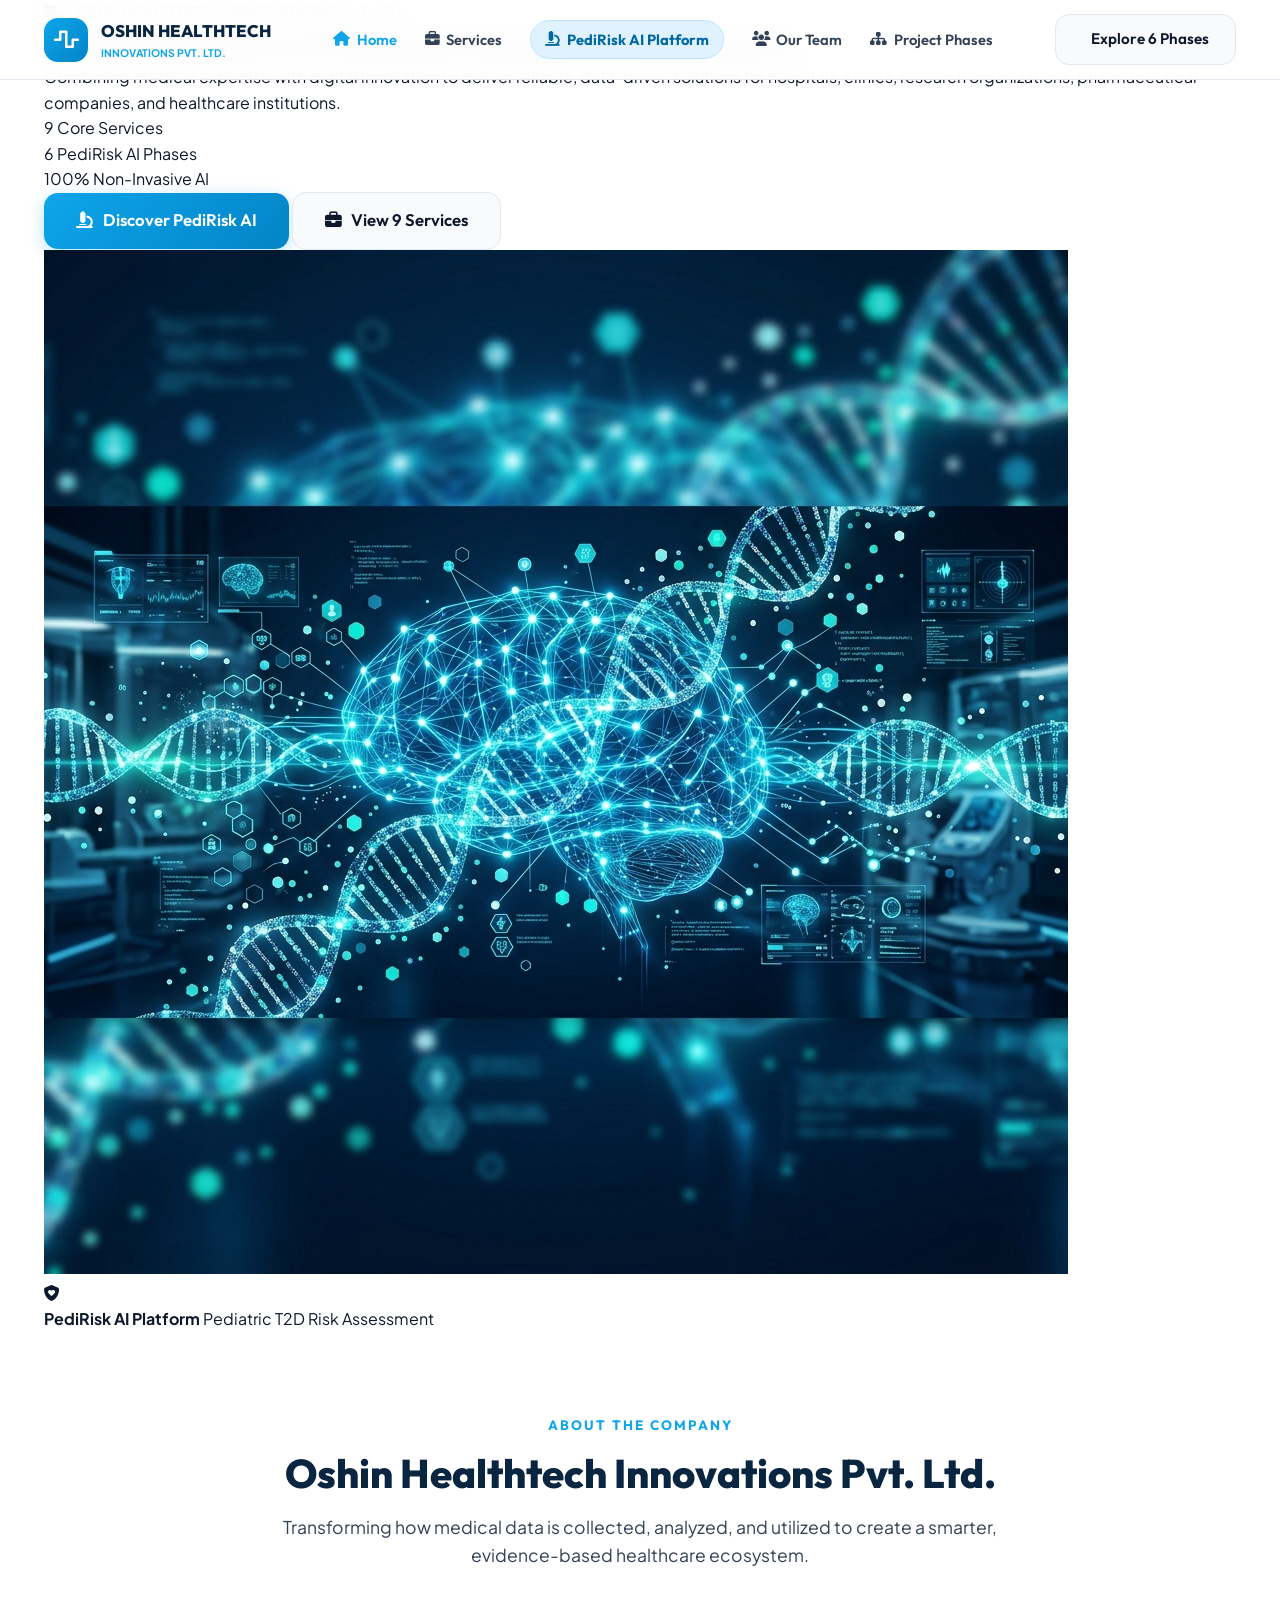
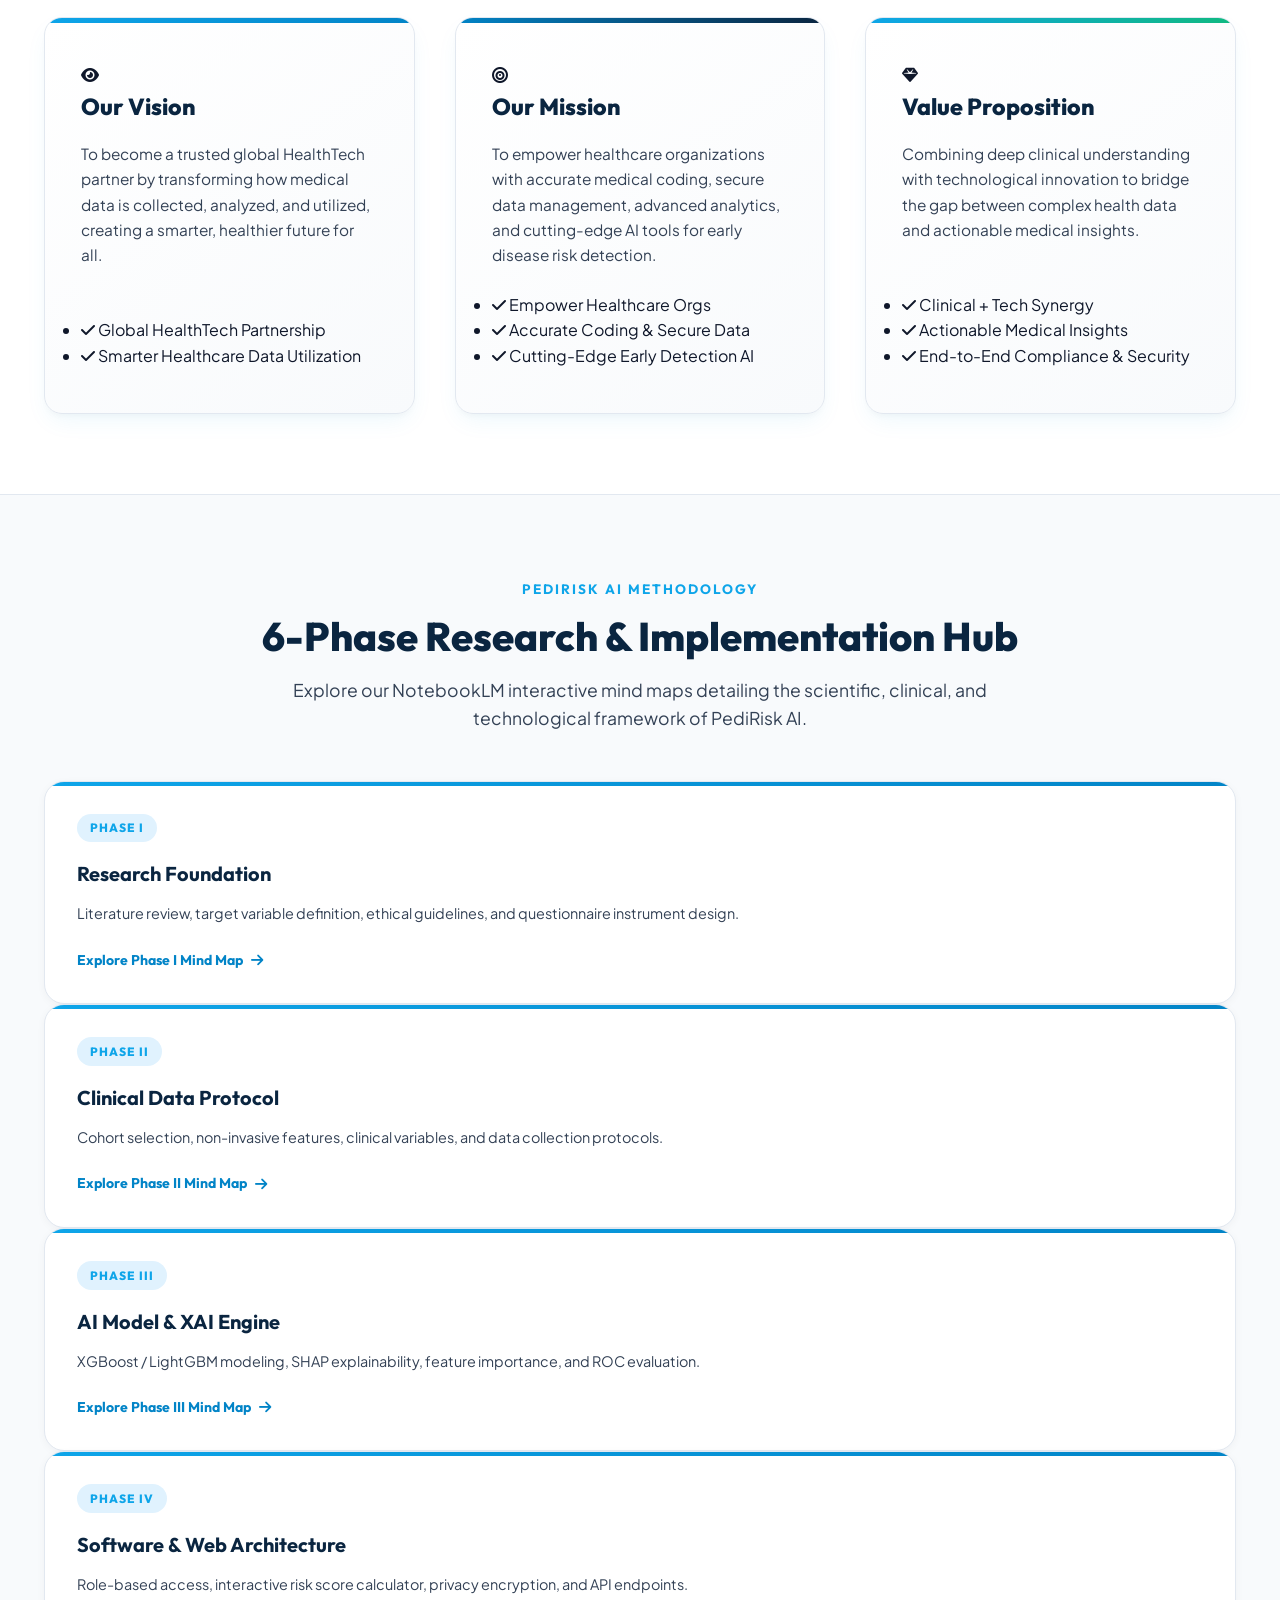
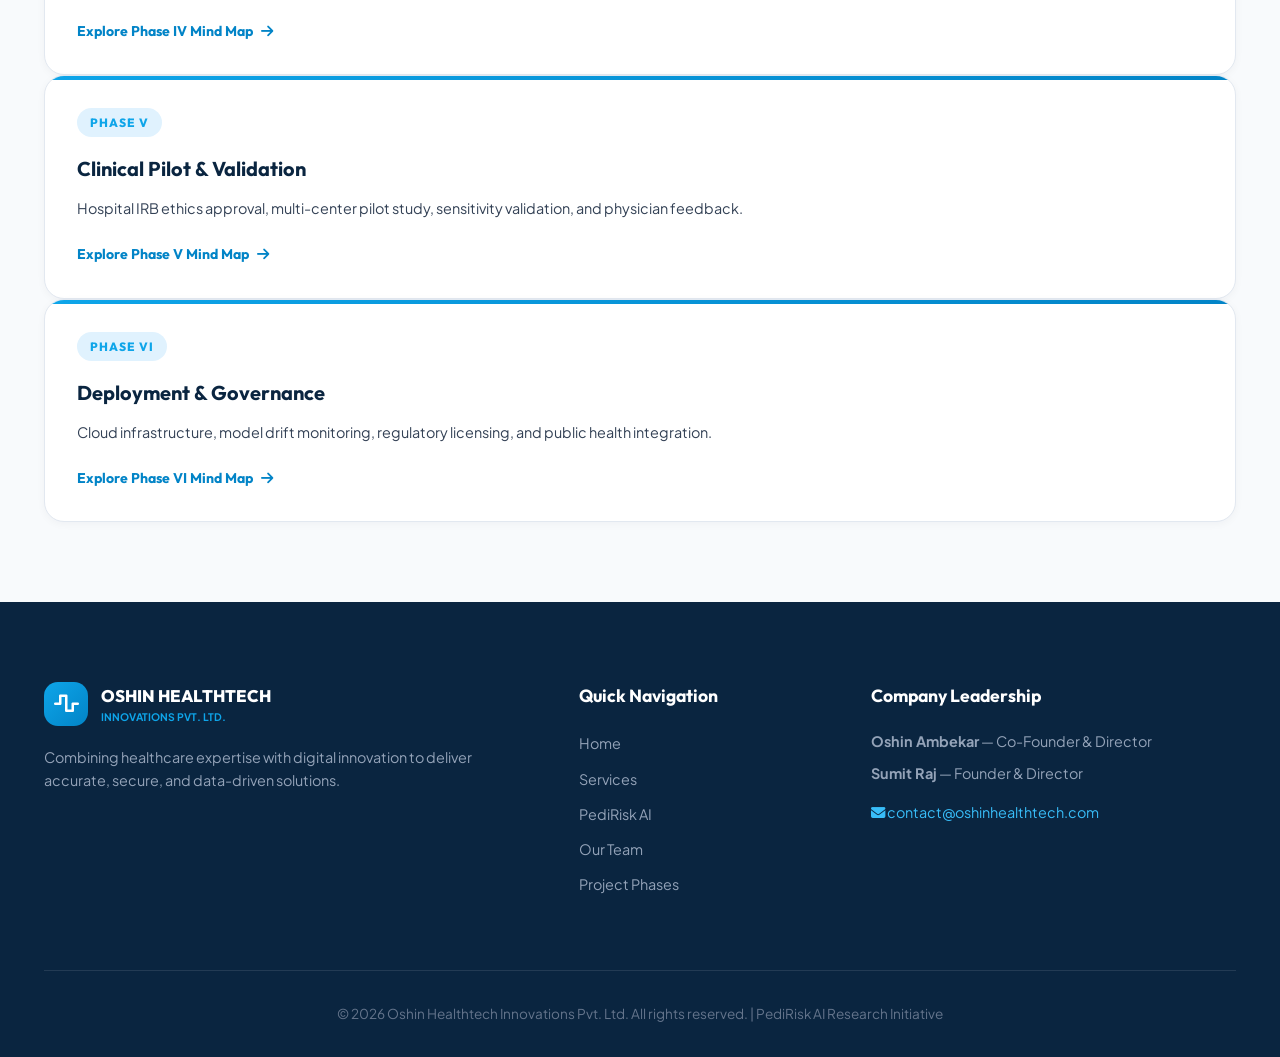
==== commit c94123eb: "Fix image asset path to hero_banner.png and add explicit card styling for phase-card-link wrappers" ====
--- a/index.html
+++ b/index.html
@@ -79,7 +79,7 @@
 
                 <div class="hero-visual-light">
                     <div class="hero-card-glow">
-                        <img src="assets/pedirisk_hero_banner.png" alt="Oshin HealthTech Innovations & PediRisk AI" class="hero-img-light">
+                        <img src="assets/hero_banner.png" alt="Oshin HealthTech Innovations & PediRisk AI" class="hero-img-light">
                         <div class="visual-badge-floating">
                             <i class="fa-solid fa-shield-heart"></i>
                             <div>
--- a/style.css
+++ b/style.css
@@ -678,7 +678,95 @@
     overflow-x: auto;
 }
 
-/* DOM-Flow Mind Map View Mode Switcher Toolbar */
+/* Phase Card Link Wrappers */
+.phase-card-link {
+    text-decoration: none !important;
+    color: inherit !important;
+    display: block;
+    height: 100%;
+}
+
+.phase-card-link:hover {
+    text-decoration: none !important;
+}
+
+.phase-card-item {
+    height: 100%;
+    display: flex;
+    flex-direction: column;
+    transition: all var(--transition-smooth);
+    border: 1px solid var(--border-color);
+    border-radius: var(--radius-lg);
+    padding: 2rem;
+    background: #FFFFFF;
+    box-shadow: var(--shadow-sm);
+    position: relative;
+    overflow: hidden;
+}
+
+.phase-card-item::before {
+    content: '';
+    position: absolute;
+    top: 0;
+    left: 0;
+    right: 0;
+    height: 4px;
+    background: var(--gradient-primary);
+    border-radius: var(--radius-lg) var(--radius-lg) 0 0;
+}
+
+.phase-card-link:hover .phase-card-item {
+    transform: translateY(-6px);
+    border-color: var(--accent-teal);
+    box-shadow: var(--shadow-md);
+}
+
+.phase-number-badge {
+    display: inline-block;
+    font-family: var(--font-heading);
+    font-size: 0.75rem;
+    font-weight: 800;
+    letter-spacing: 1px;
+    color: var(--accent-teal);
+    background: #E0F2FE;
+    padding: 0.3rem 0.8rem;
+    border-radius: var(--radius-full);
+    margin-bottom: 1rem;
+    align-self: flex-start;
+}
+
+.phase-card-item h3 {
+    font-family: var(--font-heading);
+    font-size: 1.25rem;
+    font-weight: 700;
+    color: var(--accent-navy);
+    margin-bottom: 0.75rem;
+}
+
+.phase-card-item p {
+    font-size: 0.9rem;
+    color: var(--text-secondary);
+    line-height: 1.55;
+    margin-bottom: 1.5rem;
+    flex-grow: 1;
+}
+
+.view-phase-btn {
+    font-family: var(--font-heading);
+    font-size: 0.88rem;
+    font-weight: 700;
+    color: var(--accent-blue);
+    display: flex;
+    align-items: center;
+    gap: 0.5rem;
+    margin-top: auto;
+    transition: transform var(--transition-fast);
+}
+
+.phase-card-link:hover .view-phase-btn {
+    color: var(--accent-teal);
+    transform: translateX(4px);
+}
 .view-switcher-group {
     display: inline-flex;
     background: #E2E8F0;
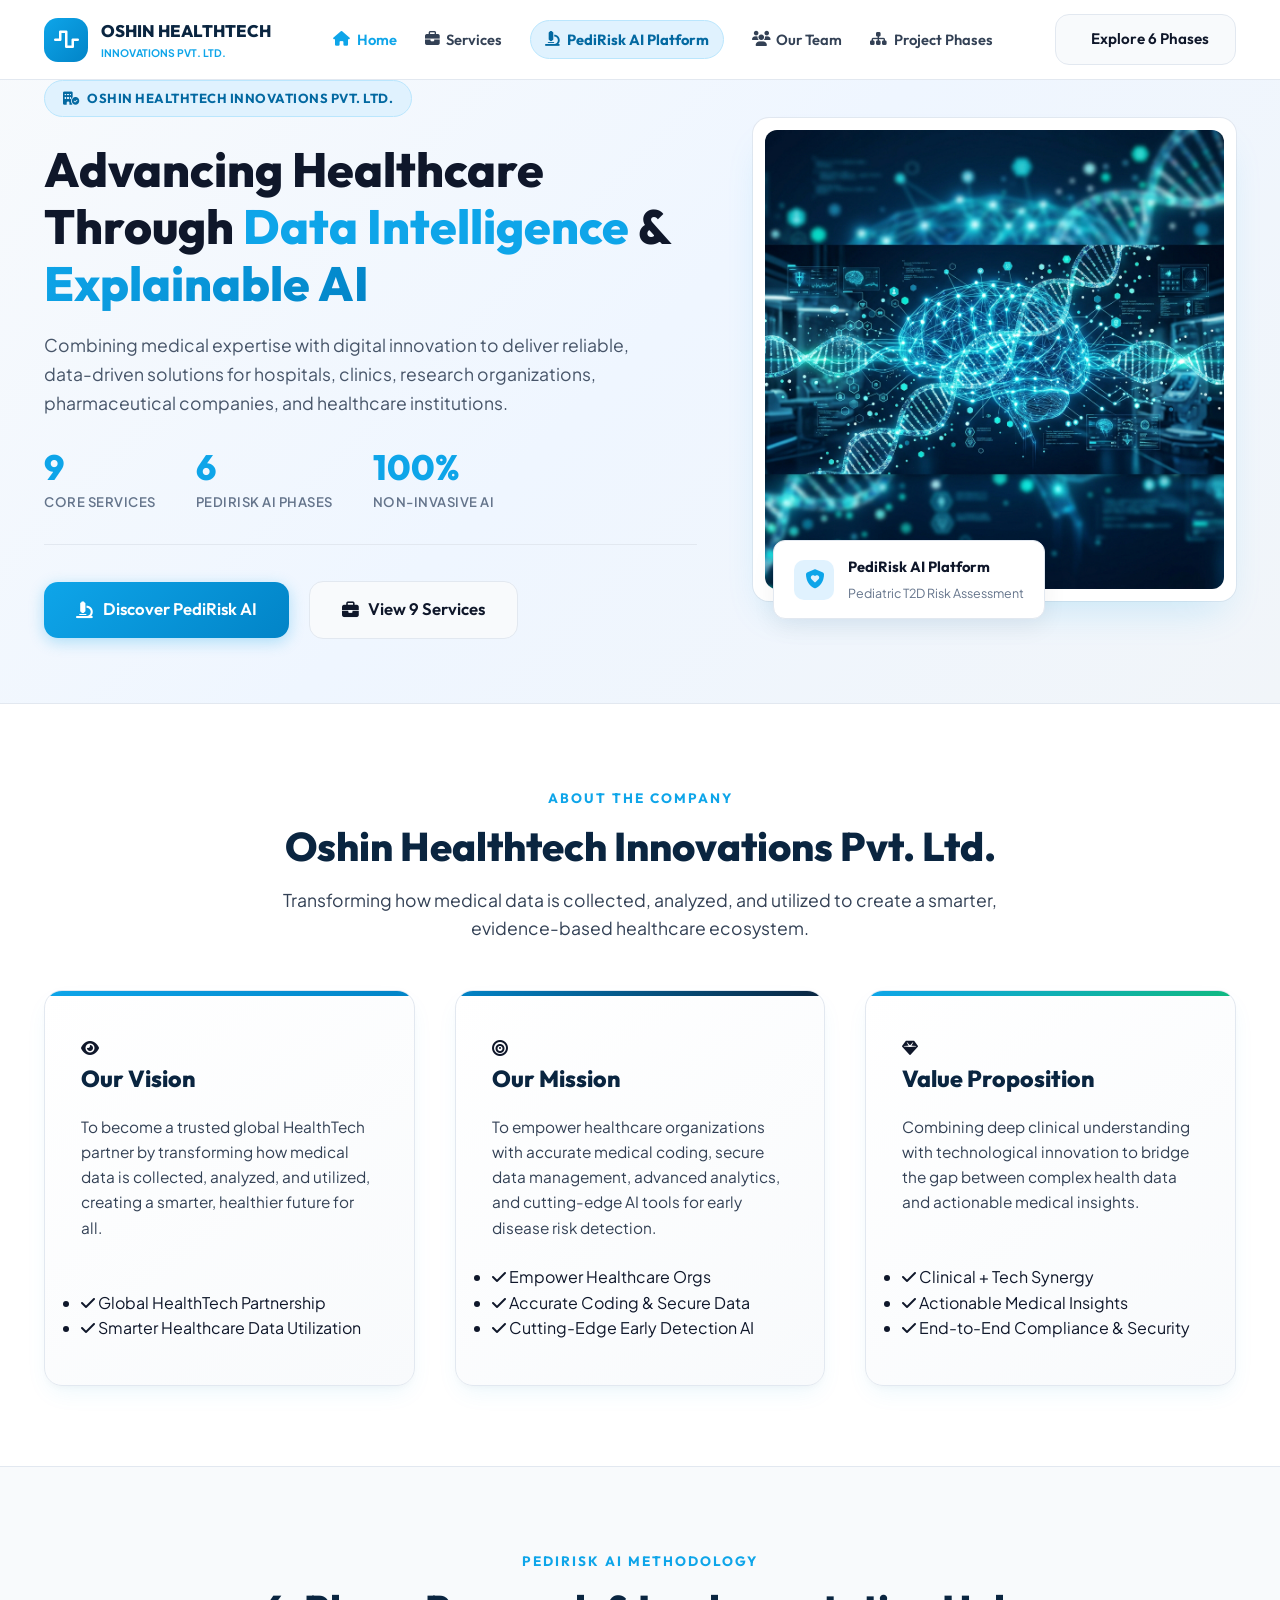
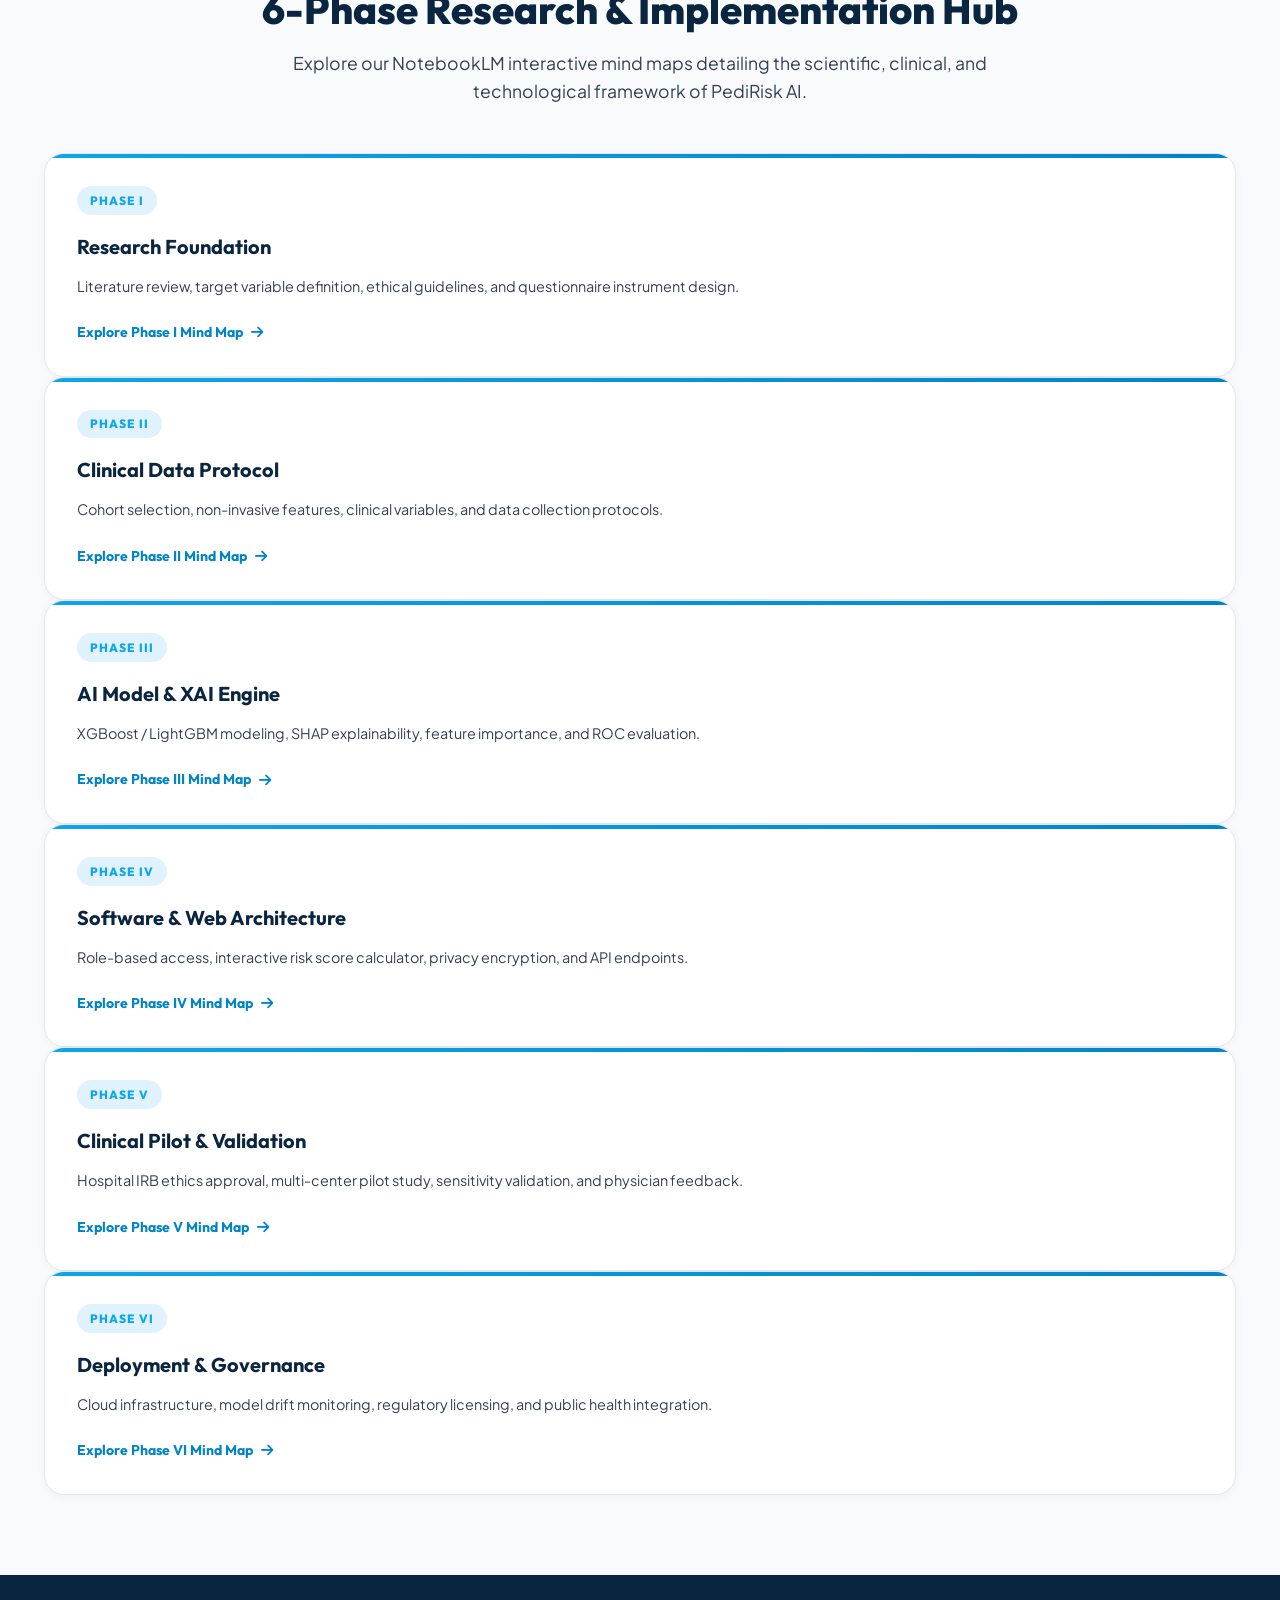
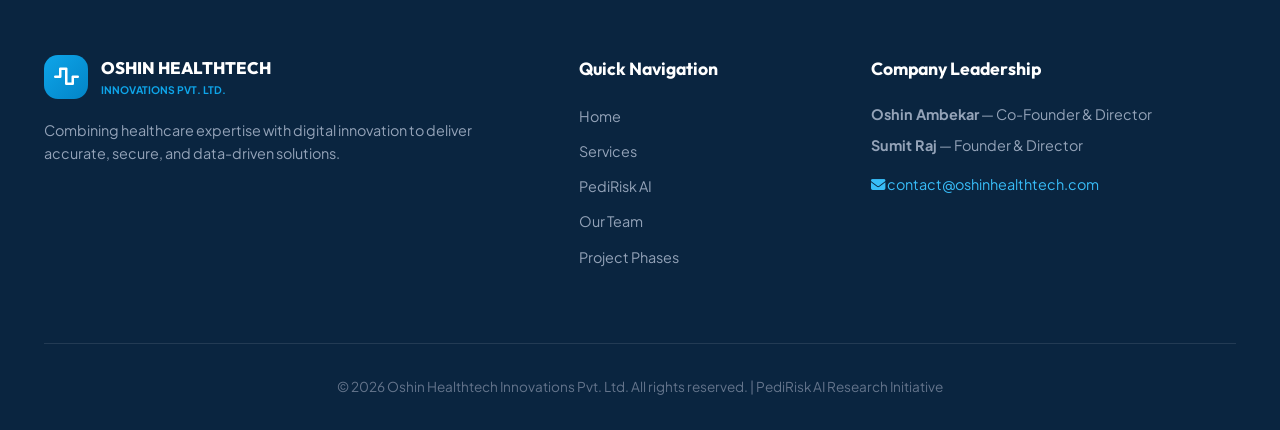
==== commit bc6d8510: "Force cache-busting style.css?v=2.0 and inline layout fallbacks across all HTML pages" ====
--- a/index.html
+++ b/index.html
@@ -6,11 +6,16 @@
     <meta name="description" content="Oshin Healthtech Innovations Pvt. Ltd. - Transforming healthcare with data management, medical coding, health analytics, and PediRisk AI.">
     <title>Oshin Healthtech Innovations | HealthTech Solutions & PediRisk AI</title>
 
+    <!-- Google Fonts -->
     <link rel="preconnect" href="https://fonts.googleapis.com">
     <link rel="preconnect" href="https://fonts.gstatic.com" crossorigin>
     <link href="https://fonts.googleapis.com/css2?family=Outfit:wght@400;500;600;700;800&family=Plus+Jakarta+Sans:wght@400;500;600;700&display=swap" rel="stylesheet">
+
+    <!-- FontAwesome Icons -->
     <link rel="stylesheet" href="https://cdnjs.cloudflare.com/ajax/libs/font-awesome/6.5.1/css/all.min.css">
-    <link rel="stylesheet" href="style.css">
+
+    <!-- Custom CSS (Cache-Busted v2.0) -->
+    <link rel="stylesheet" href="style.css?v=2.0">
 </head>
 <body>
 
@@ -40,55 +45,57 @@
     </header>
 
     <main>
-        <!-- Hero Section -->
-        <section class="hero-light">
-            <div class="container hero-container">
+        <!-- Hero Section with Inline Fallback Layout -->
+        <section class="hero-light" style="padding: 5rem 0 4rem 0; background: linear-gradient(135deg, #F8FAFC 0%, #EFF6FF 50%, #F1F5F9 100%); border-bottom: 1px solid #E2E8F0;">
+            <div class="container hero-container" style="display: grid; grid-template-columns: 1.15fr 0.85fr; gap: 3.5rem; align-items: center;">
+                
                 <div class="hero-content-light">
-                    <div class="company-badge-pill">
+                    <div class="company-badge-pill" style="display: inline-flex; align-items: center; gap: 0.5rem; background: #E0F2FE; color: #0369A1; border: 1px solid #BAE6FD; padding: 0.45rem 1.1rem; border-radius: 9999px; font-weight: 700; font-size: 0.82rem; margin-bottom: 1.5rem;">
                         <i class="fa-solid fa-building-circle-check"></i> OSHIN HEALTHTECH INNOVATIONS PVT. LTD.
                     </div>
                     
-                    <h1 class="hero-title-light">
-                        Advancing Healthcare Through <span class="text-teal">Data Intelligence</span> & <span class="text-gradient">Explainable AI</span>
+                    <h1 class="hero-title-light" style="font-size: 3rem; font-weight: 800; line-height: 1.18; color: #0F172A; margin-bottom: 1.25rem;">
+                        Advancing Healthcare Through <span class="text-teal" style="color: #0EA5E9;">Data Intelligence</span> & <span class="text-gradient" style="color: #2563EB;">Explainable AI</span>
                     </h1>
                     
-                    <p class="hero-subtitle-light">
+                    <p class="hero-subtitle-light" style="font-size: 1.1rem; color: #475569; line-height: 1.65; margin-bottom: 2rem; max-width: 620px;">
                         Combining medical expertise with digital innovation to deliver reliable, data-driven solutions for hospitals, clinics, research organizations, pharmaceutical companies, and healthcare institutions.
                     </p>
 
-                    <div class="hero-stats-grid">
-                        <div class="stat-box-light">
-                            <span class="stat-number-light">9</span>
-                            <span class="stat-label-light">Core Services</span>
-                        </div>
-                        <div class="stat-box-light">
-                            <span class="stat-number-light">6</span>
-                            <span class="stat-label-light">PediRisk AI Phases</span>
-                        </div>
-                        <div class="stat-box-light">
-                            <span class="stat-number-light">100%</span>
-                            <span class="stat-label-light">Non-Invasive AI</span>
-                        </div>
-                    </div>
-
-                    <div class="hero-actions-light">
+                    <div class="hero-stats-grid" style="display: flex; align-items: center; gap: 2.5rem; margin-bottom: 2.25rem; padding-bottom: 2rem; border-bottom: 1px solid #E2E8F0;">
+                        <div class="stat-box-light" style="display: flex; flex-direction: column;">
+                            <span class="stat-number-light" style="font-size: 2.2rem; font-weight: 800; color: #0EA5E9; line-height: 1;">9</span>
+                            <span class="stat-label-light" style="font-size: 0.82rem; font-weight: 600; color: #64748B; margin-top: 0.35rem; text-transform: uppercase;">Core Services</span>
+                        </div>
+                        <div class="stat-box-light" style="display: flex; flex-direction: column;">
+                            <span class="stat-number-light" style="font-size: 2.2rem; font-weight: 800; color: #0EA5E9; line-height: 1;">6</span>
+                            <span class="stat-label-light" style="font-size: 0.82rem; font-weight: 600; color: #64748B; margin-top: 0.35rem; text-transform: uppercase;">PediRisk AI Phases</span>
+                        </div>
+                        <div class="stat-box-light" style="display: flex; flex-direction: column;">
+                            <span class="stat-number-light" style="font-size: 2.2rem; font-weight: 800; color: #0EA5E9; line-height: 1;">100%</span>
+                            <span class="stat-label-light" style="font-size: 0.82rem; font-weight: 600; color: #64748B; margin-top: 0.35rem; text-transform: uppercase;">Non-Invasive AI</span>
+                        </div>
+                    </div>
+
+                    <div class="hero-actions-light" style="display: flex; align-items: center; gap: 1.25rem;">
                         <a href="pedirisk-ai.html" class="btn btn-primary btn-lg"><i class="fa-solid fa-microscope"></i> Discover PediRisk AI</a>
                         <a href="services.html" class="btn btn-secondary btn-lg"><i class="fa-solid fa-briefcase"></i> View 9 Services</a>
                     </div>
                 </div>
 
                 <div class="hero-visual-light">
-                    <div class="hero-card-glow">
-                        <img src="assets/hero_banner.png" alt="Oshin HealthTech Innovations & PediRisk AI" class="hero-img-light">
-                        <div class="visual-badge-floating">
-                            <i class="fa-solid fa-shield-heart"></i>
+                    <div class="hero-card-glow" style="border-radius: 16px; background: #FFFFFF; padding: 0.75rem; box-shadow: 0 20px 40px -15px rgba(14, 165, 233, 0.2), 0 0 0 1px #E2E8F0;">
+                        <img src="assets/hero_banner.png" alt="Oshin HealthTech Innovations & PediRisk AI" class="hero-img-light" style="width: 100%; height: auto; border-radius: 12px; display: block;">
+                        <div class="visual-badge-floating" style="margin-top: 1rem; background: #FFFFFF; border: 1px solid #E2E8F0; padding: 0.85rem 1.25rem; border-radius: 12px; display: flex; align-items: center; gap: 0.85rem;">
+                            <i class="fa-solid fa-shield-heart" style="width: 40px; height: 40px; border-radius: 10px; background: #E0F2FE; color: #0EA5E9; display: flex; align-items: center; justify-content: center; font-size: 1.2rem;"></i>
                             <div>
-                                <strong>PediRisk AI Platform</strong>
-                                <span>Pediatric T2D Risk Assessment</span>
+                                <strong style="display: block; font-size: 0.92rem; color: #0F172A;">PediRisk AI Platform</strong>
+                                <span style="font-size: 0.78rem; color: #64748B;">Pediatric T2D Risk Assessment</span>
                             </div>
                         </div>
                     </div>
                 </div>
+
             </div>
         </section>
 
--- a/style.css
+++ b/style.css
@@ -263,6 +263,158 @@
     box-shadow: 0 4px 12px rgba(14, 165, 233, 0.3);
 }
 
+/* ==========================================================================
+   HERO LIGHT SECTION STYLES
+   ========================================================================== */
+.hero-light {
+    padding: 5rem 0 4rem 0;
+    background: linear-gradient(135deg, #F8FAFC 0%, #EFF6FF 50%, #F1F5F9 100%);
+    position: relative;
+    overflow: hidden;
+    border-bottom: 1px solid var(--border-color);
+}
+
+.hero-container {
+    display: grid;
+    grid-template-columns: 1.15fr 0.85fr;
+    gap: 3.5rem;
+    align-items: center;
+}
+
+.company-badge-pill {
+    display: inline-flex;
+    align-items: center;
+    gap: 0.5rem;
+    background: #E0F2FE;
+    color: #0369A1;
+    border: 1px solid #BAE6FD;
+    padding: 0.45rem 1.1rem;
+    border-radius: var(--radius-full);
+    font-family: var(--font-heading);
+    font-size: 0.82rem;
+    font-weight: 700;
+    letter-spacing: 0.5px;
+    margin-bottom: 1.5rem;
+}
+
+.hero-title-light {
+    font-family: var(--font-heading);
+    font-size: 3rem;
+    font-weight: 800;
+    line-height: 1.18;
+    color: var(--accent-navy);
+    margin-bottom: 1.25rem;
+}
+
+.text-teal { color: var(--accent-teal); }
+.text-gradient {
+    background: var(--gradient-primary);
+    -webkit-background-clip: text;
+    -webkit-text-fill-color: transparent;
+}
+
+.hero-subtitle-light {
+    font-size: 1.1rem;
+    color: var(--text-secondary);
+    line-height: 1.65;
+    margin-bottom: 2rem;
+    max-width: 620px;
+}
+
+.hero-stats-grid {
+    display: flex;
+    align-items: center;
+    gap: 2rem;
+    margin-bottom: 2.25rem;
+    padding-bottom: 2rem;
+    border-bottom: 1px solid #E2E8F0;
+}
+
+.stat-box-light {
+    display: flex;
+    flex-direction: column;
+}
+
+.stat-number-light {
+    font-family: var(--font-heading);
+    font-size: 2.2rem;
+    font-weight: 800;
+    color: var(--accent-teal);
+    line-height: 1;
+}
+
+.stat-label-light {
+    font-size: 0.82rem;
+    font-weight: 600;
+    color: var(--text-secondary);
+    margin-top: 0.35rem;
+    text-transform: uppercase;
+    letter-spacing: 0.5px;
+}
+
+.hero-actions-light {
+    display: flex;
+    align-items: center;
+    gap: 1.25rem;
+}
+
+.hero-visual-light {
+    position: relative;
+}
+
+.hero-card-glow {
+    position: relative;
+    border-radius: var(--radius-lg);
+    background: #FFFFFF;
+    padding: 0.75rem;
+    box-shadow: 0 20px 40px -15px rgba(14, 165, 233, 0.15), 0 0 0 1px rgba(226, 232, 240, 0.8);
+}
+
+.hero-img-light {
+    width: 100%;
+    height: auto;
+    border-radius: calc(var(--radius-lg) - 4px);
+    display: block;
+}
+
+.visual-badge-floating {
+    position: absolute;
+    bottom: -18px;
+    left: 20px;
+    background: #FFFFFF;
+    border: 1px solid var(--border-color);
+    padding: 0.85rem 1.25rem;
+    border-radius: var(--radius-md);
+    box-shadow: var(--shadow-md);
+    display: flex;
+    align-items: center;
+    gap: 0.85rem;
+}
+
+.visual-badge-floating i {
+    width: 40px;
+    height: 40px;
+    border-radius: 10px;
+    background: #E0F2FE;
+    color: var(--accent-teal);
+    display: flex;
+    align-items: center;
+    justify-content: center;
+    font-size: 1.2rem;
+}
+
+.visual-badge-floating strong {
+    display: block;
+    font-family: var(--font-heading);
+    font-size: 0.92rem;
+    color: var(--accent-navy);
+}
+
+.visual-badge-floating span {
+    font-size: 0.78rem;
+    color: var(--text-secondary);
+}
+
 .mobile-toggle {
     display: none;
     background: none;
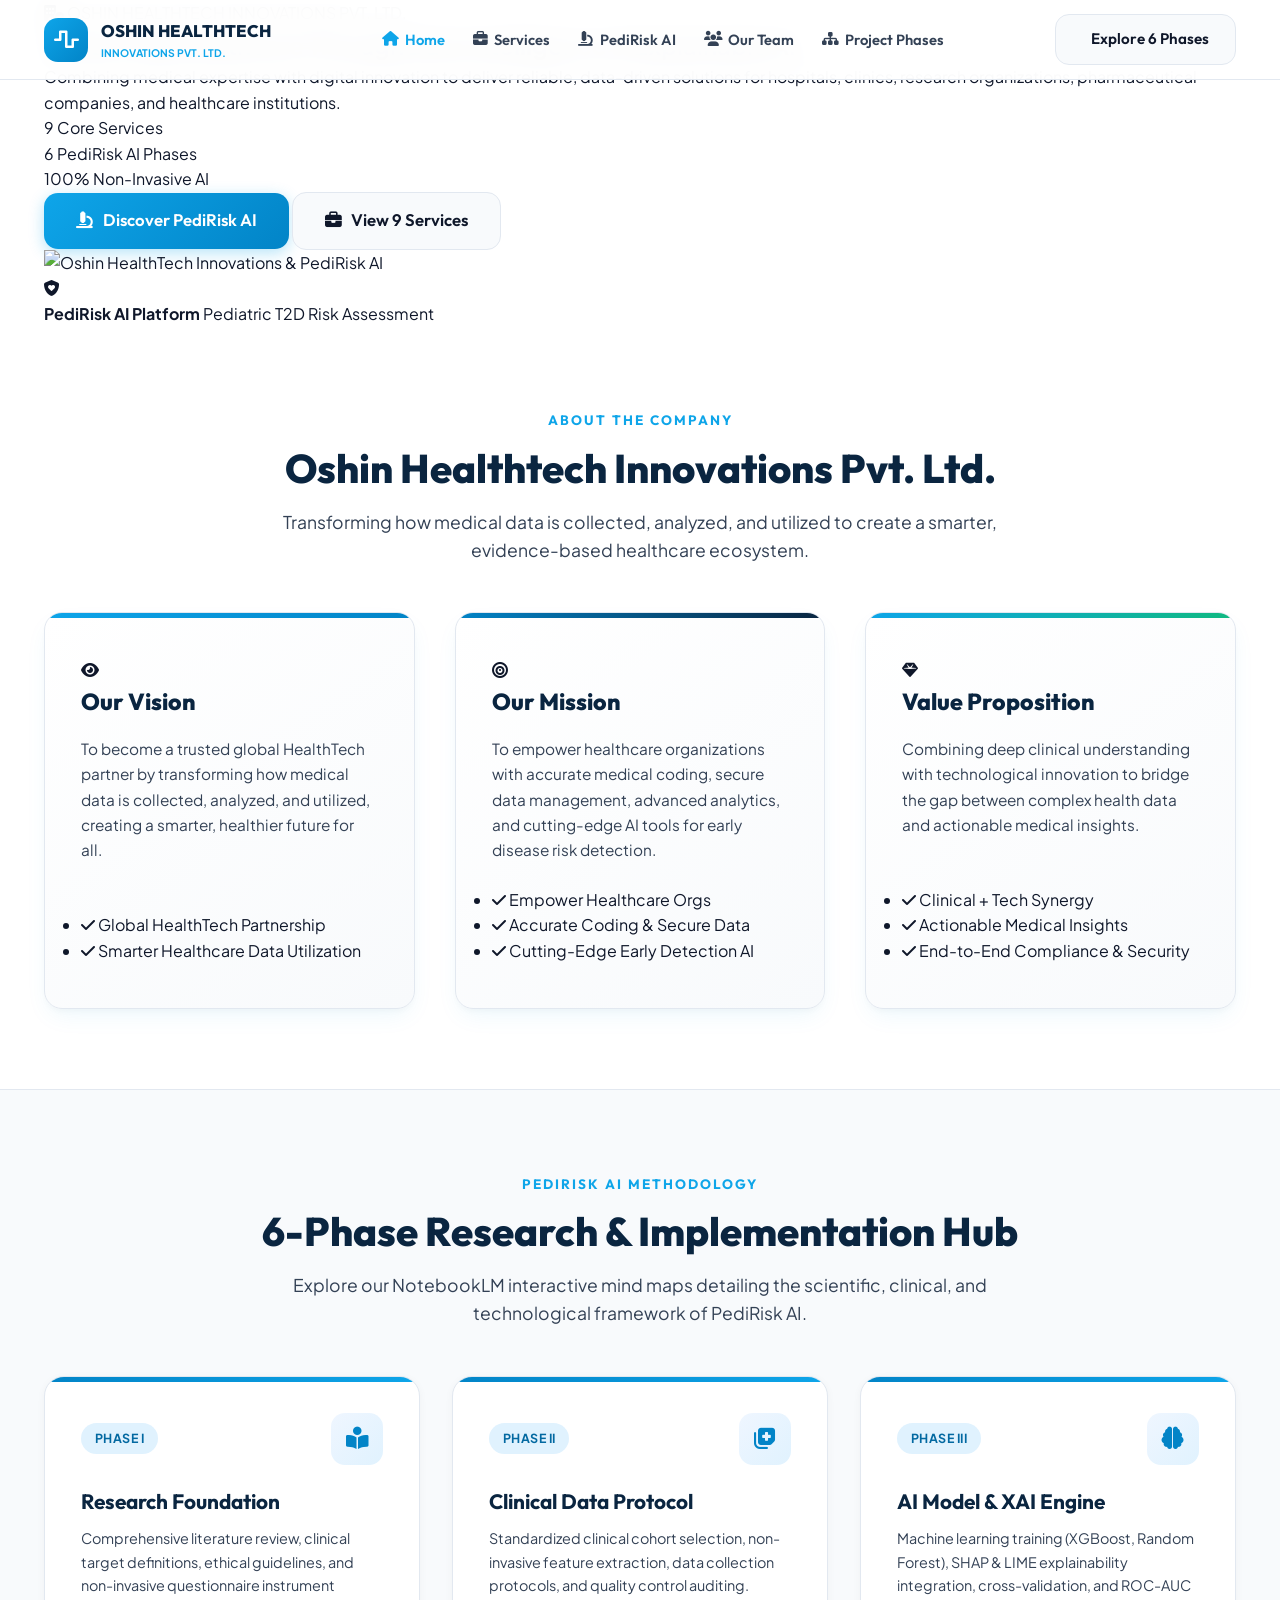
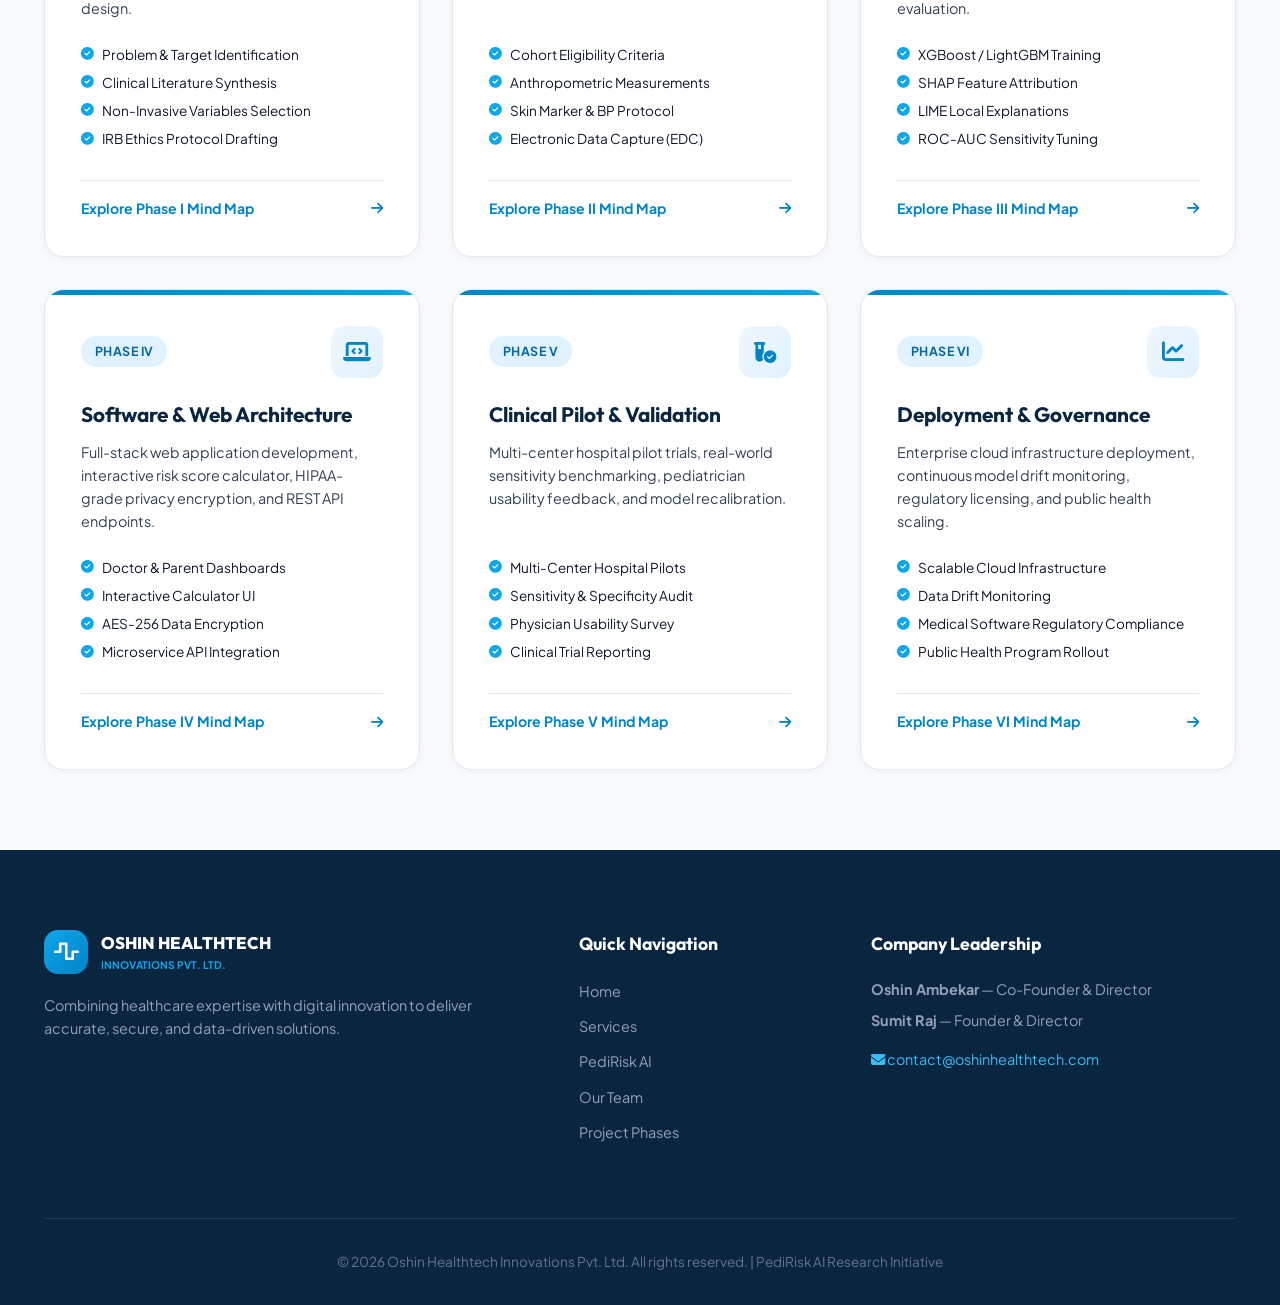
==== commit 6a33d898: "Redesign pedirisk-ai.html with prominent Project Heading, About Project overview, and strict 2-row x" ====
--- a/index.html
+++ b/index.html
@@ -6,16 +6,11 @@
     <meta name="description" content="Oshin Healthtech Innovations Pvt. Ltd. - Transforming healthcare with data management, medical coding, health analytics, and PediRisk AI.">
     <title>Oshin Healthtech Innovations | HealthTech Solutions & PediRisk AI</title>
 
-    <!-- Google Fonts -->
     <link rel="preconnect" href="https://fonts.googleapis.com">
     <link rel="preconnect" href="https://fonts.gstatic.com" crossorigin>
     <link href="https://fonts.googleapis.com/css2?family=Outfit:wght@400;500;600;700;800&family=Plus+Jakarta+Sans:wght@400;500;600;700&display=swap" rel="stylesheet">
-
-    <!-- FontAwesome Icons -->
     <link rel="stylesheet" href="https://cdnjs.cloudflare.com/ajax/libs/font-awesome/6.5.1/css/all.min.css">
-
-    <!-- Custom CSS (Cache-Busted v2.0) -->
-    <link rel="stylesheet" href="style.css?v=2.0">
+    <link rel="stylesheet" href="style.css">
 </head>
 <body>
 
@@ -33,7 +28,7 @@
             <nav class="nav-menu" id="navMenu">
                 <a href="index.html" class="nav-link active"><i class="fa-solid fa-house"></i> Home</a>
                 <a href="services.html" class="nav-link"><i class="fa-solid fa-briefcase"></i> Services</a>
-                <a href="pedirisk-ai.html" class="nav-link nav-link-highlight"><i class="fa-solid fa-microscope"></i> PediRisk AI Platform</a>
+                <a href="pedirisk-ai.html" class="nav-link"><i class="fa-solid fa-microscope"></i> PediRisk AI</a>
                 <a href="team.html" class="nav-link"><i class="fa-solid fa-users"></i> Our Team</a>
                 <a href="#phases-hub" class="nav-link"><i class="fa-solid fa-sitemap"></i> Project Phases</a>
             </nav>
@@ -45,57 +40,55 @@
     </header>
 
     <main>
-        <!-- Hero Section with Inline Fallback Layout -->
-        <section class="hero-light" style="padding: 5rem 0 4rem 0; background: linear-gradient(135deg, #F8FAFC 0%, #EFF6FF 50%, #F1F5F9 100%); border-bottom: 1px solid #E2E8F0;">
-            <div class="container hero-container" style="display: grid; grid-template-columns: 1.15fr 0.85fr; gap: 3.5rem; align-items: center;">
-                
+        <!-- Hero Section -->
+        <section class="hero-light">
+            <div class="container hero-container">
                 <div class="hero-content-light">
-                    <div class="company-badge-pill" style="display: inline-flex; align-items: center; gap: 0.5rem; background: #E0F2FE; color: #0369A1; border: 1px solid #BAE6FD; padding: 0.45rem 1.1rem; border-radius: 9999px; font-weight: 700; font-size: 0.82rem; margin-bottom: 1.5rem;">
+                    <div class="company-badge-pill">
                         <i class="fa-solid fa-building-circle-check"></i> OSHIN HEALTHTECH INNOVATIONS PVT. LTD.
                     </div>
                     
-                    <h1 class="hero-title-light" style="font-size: 3rem; font-weight: 800; line-height: 1.18; color: #0F172A; margin-bottom: 1.25rem;">
-                        Advancing Healthcare Through <span class="text-teal" style="color: #0EA5E9;">Data Intelligence</span> & <span class="text-gradient" style="color: #2563EB;">Explainable AI</span>
+                    <h1 class="hero-title-light">
+                        Advancing Healthcare Through <span class="text-teal">Data Intelligence</span> & <span class="text-gradient">Explainable AI</span>
                     </h1>
                     
-                    <p class="hero-subtitle-light" style="font-size: 1.1rem; color: #475569; line-height: 1.65; margin-bottom: 2rem; max-width: 620px;">
+                    <p class="hero-subtitle-light">
                         Combining medical expertise with digital innovation to deliver reliable, data-driven solutions for hospitals, clinics, research organizations, pharmaceutical companies, and healthcare institutions.
                     </p>
 
-                    <div class="hero-stats-grid" style="display: flex; align-items: center; gap: 2.5rem; margin-bottom: 2.25rem; padding-bottom: 2rem; border-bottom: 1px solid #E2E8F0;">
-                        <div class="stat-box-light" style="display: flex; flex-direction: column;">
-                            <span class="stat-number-light" style="font-size: 2.2rem; font-weight: 800; color: #0EA5E9; line-height: 1;">9</span>
-                            <span class="stat-label-light" style="font-size: 0.82rem; font-weight: 600; color: #64748B; margin-top: 0.35rem; text-transform: uppercase;">Core Services</span>
-                        </div>
-                        <div class="stat-box-light" style="display: flex; flex-direction: column;">
-                            <span class="stat-number-light" style="font-size: 2.2rem; font-weight: 800; color: #0EA5E9; line-height: 1;">6</span>
-                            <span class="stat-label-light" style="font-size: 0.82rem; font-weight: 600; color: #64748B; margin-top: 0.35rem; text-transform: uppercase;">PediRisk AI Phases</span>
-                        </div>
-                        <div class="stat-box-light" style="display: flex; flex-direction: column;">
-                            <span class="stat-number-light" style="font-size: 2.2rem; font-weight: 800; color: #0EA5E9; line-height: 1;">100%</span>
-                            <span class="stat-label-light" style="font-size: 0.82rem; font-weight: 600; color: #64748B; margin-top: 0.35rem; text-transform: uppercase;">Non-Invasive AI</span>
-                        </div>
-                    </div>
-
-                    <div class="hero-actions-light" style="display: flex; align-items: center; gap: 1.25rem;">
+                    <div class="hero-stats-grid">
+                        <div class="stat-box-light">
+                            <span class="stat-number-light">9</span>
+                            <span class="stat-label-light">Core Services</span>
+                        </div>
+                        <div class="stat-box-light">
+                            <span class="stat-number-light">6</span>
+                            <span class="stat-label-light">PediRisk AI Phases</span>
+                        </div>
+                        <div class="stat-box-light">
+                            <span class="stat-number-light">100%</span>
+                            <span class="stat-label-light">Non-Invasive AI</span>
+                        </div>
+                    </div>
+
+                    <div class="hero-actions-light">
                         <a href="pedirisk-ai.html" class="btn btn-primary btn-lg"><i class="fa-solid fa-microscope"></i> Discover PediRisk AI</a>
                         <a href="services.html" class="btn btn-secondary btn-lg"><i class="fa-solid fa-briefcase"></i> View 9 Services</a>
                     </div>
                 </div>
 
                 <div class="hero-visual-light">
-                    <div class="hero-card-glow" style="border-radius: 16px; background: #FFFFFF; padding: 0.75rem; box-shadow: 0 20px 40px -15px rgba(14, 165, 233, 0.2), 0 0 0 1px #E2E8F0;">
-                        <img src="assets/hero_banner.png" alt="Oshin HealthTech Innovations & PediRisk AI" class="hero-img-light" style="width: 100%; height: auto; border-radius: 12px; display: block;">
-                        <div class="visual-badge-floating" style="margin-top: 1rem; background: #FFFFFF; border: 1px solid #E2E8F0; padding: 0.85rem 1.25rem; border-radius: 12px; display: flex; align-items: center; gap: 0.85rem;">
-                            <i class="fa-solid fa-shield-heart" style="width: 40px; height: 40px; border-radius: 10px; background: #E0F2FE; color: #0EA5E9; display: flex; align-items: center; justify-content: center; font-size: 1.2rem;"></i>
+                    <div class="hero-card-glow">
+                        <img src="assets/pedirisk_hero_banner.png" alt="Oshin HealthTech Innovations & PediRisk AI" class="hero-img-light">
+                        <div class="visual-badge-floating">
+                            <i class="fa-solid fa-shield-heart"></i>
                             <div>
-                                <strong style="display: block; font-size: 0.92rem; color: #0F172A;">PediRisk AI Platform</strong>
-                                <span style="font-size: 0.78rem; color: #64748B;">Pediatric T2D Risk Assessment</span>
+                                <strong>PediRisk AI Platform</strong>
+                                <span>Pediatric T2D Risk Assessment</span>
                             </div>
                         </div>
                     </div>
                 </div>
-
             </div>
         </section>
 
@@ -165,59 +158,126 @@
                     </p>
                 </div>
 
-                <div class="grid-3" style="gap:2rem;">
+                <!-- 2-ROW x 3-COLUMN GRID -->
+                <div class="grid-3-phases">
                     
-                    <a href="phase1-research.html" class="phase-card-link">
-                        <div class="white-card phase-card-item">
-                            <span class="phase-number-badge">PHASE I</span>
-                            <h3>Research Foundation</h3>
-                            <p>Literature review, target variable definition, ethical guidelines, and questionnaire instrument design.</p>
-                            <span class="view-phase-btn">Explore Phase I Mind Map <i class="fa-solid fa-arrow-right"></i></span>
-                        </div>
-                    </a>
-
-                    <a href="phase2-clinical.html" class="phase-card-link">
-                        <div class="white-card phase-card-item">
-                            <span class="phase-number-badge">PHASE II</span>
-                            <h3>Clinical Data Protocol</h3>
-                            <p>Cohort selection, non-invasive features, clinical variables, and data collection protocols.</p>
-                            <span class="view-phase-btn">Explore Phase II Mind Map <i class="fa-solid fa-arrow-right"></i></span>
-                        </div>
-                    </a>
-
-                    <a href="phase3-ai.html" class="phase-card-link">
-                        <div class="white-card phase-card-item">
-                            <span class="phase-number-badge">PHASE III</span>
-                            <h3>AI Model & XAI Engine</h3>
-                            <p>XGBoost / LightGBM modeling, SHAP explainability, feature importance, and ROC evaluation.</p>
-                            <span class="view-phase-btn">Explore Phase III Mind Map <i class="fa-solid fa-arrow-right"></i></span>
-                        </div>
-                    </a>
-
-                    <a href="phase4-software.html" class="phase-card-link">
-                        <div class="white-card phase-card-item">
-                            <span class="phase-number-badge">PHASE IV</span>
-                            <h3>Software & Web Architecture</h3>
-                            <p>Role-based access, interactive risk score calculator, privacy encryption, and API endpoints.</p>
-                            <span class="view-phase-btn">Explore Phase IV Mind Map <i class="fa-solid fa-arrow-right"></i></span>
-                        </div>
-                    </a>
-
-                    <a href="phase5-pilot.html" class="phase-card-link">
-                        <div class="white-card phase-card-item">
-                            <span class="phase-number-badge">PHASE V</span>
-                            <h3>Clinical Pilot & Validation</h3>
-                            <p>Hospital IRB ethics approval, multi-center pilot study, sensitivity validation, and physician feedback.</p>
-                            <span class="view-phase-btn">Explore Phase V Mind Map <i class="fa-solid fa-arrow-right"></i></span>
-                        </div>
-                    </a>
-
-                    <a href="phase6-scale.html" class="phase-card-link">
-                        <div class="white-card phase-card-item">
-                            <span class="phase-number-badge">PHASE VI</span>
-                            <h3>Deployment & Governance</h3>
-                            <p>Cloud infrastructure, model drift monitoring, regulatory licensing, and public health integration.</p>
-                            <span class="view-phase-btn">Explore Phase VI Mind Map <i class="fa-solid fa-arrow-right"></i></span>
+                    <!-- Row 1, Card 1: Phase I -->
+                    <a href="phase1-research.html" class="premium-phase-card">
+                        <div class="phase-card-header">
+                            <span class="phase-badge-pill">PHASE I</span>
+                            <div class="phase-card-icon"><i class="fa-solid fa-book-open-reader"></i></div>
+                        </div>
+                        <h3>Research Foundation</h3>
+                        <p class="phase-card-desc">Comprehensive literature review, clinical target definitions, ethical guidelines, and non-invasive questionnaire instrument design.</p>
+                        <ul class="phase-card-bullets">
+                            <li><i class="fa-solid fa-circle-check"></i> Problem & Target Identification</li>
+                            <li><i class="fa-solid fa-circle-check"></i> Clinical Literature Synthesis</li>
+                            <li><i class="fa-solid fa-circle-check"></i> Non-Invasive Variables Selection</li>
+                            <li><i class="fa-solid fa-circle-check"></i> IRB Ethics Protocol Drafting</li>
+                        </ul>
+                        <div class="phase-card-cta">
+                            <span>Explore Phase I Mind Map</span>
+                            <i class="fa-solid fa-arrow-right"></i>
+                        </div>
+                    </a>
+
+                    <!-- Row 1, Card 2: Phase II -->
+                    <a href="phase2-clinical.html" class="premium-phase-card">
+                        <div class="phase-card-header">
+                            <span class="phase-badge-pill">PHASE II</span>
+                            <div class="phase-card-icon"><i class="fa-solid fa-notes-medical"></i></div>
+                        </div>
+                        <h3>Clinical Data Protocol</h3>
+                        <p class="phase-card-desc">Standardized clinical cohort selection, non-invasive feature extraction, data collection protocols, and quality control auditing.</p>
+                        <ul class="phase-card-bullets">
+                            <li><i class="fa-solid fa-circle-check"></i> Cohort Eligibility Criteria</li>
+                            <li><i class="fa-solid fa-circle-check"></i> Anthropometric Measurements</li>
+                            <li><i class="fa-solid fa-circle-check"></i> Skin Marker & BP Protocol</li>
+                            <li><i class="fa-solid fa-circle-check"></i> Electronic Data Capture (EDC)</li>
+                        </ul>
+                        <div class="phase-card-cta">
+                            <span>Explore Phase II Mind Map</span>
+                            <i class="fa-solid fa-arrow-right"></i>
+                        </div>
+                    </a>
+
+                    <!-- Row 1, Card 3: Phase III -->
+                    <a href="phase3-ai.html" class="premium-phase-card">
+                        <div class="phase-card-header">
+                            <span class="phase-badge-pill">PHASE III</span>
+                            <div class="phase-card-icon"><i class="fa-solid fa-brain"></i></div>
+                        </div>
+                        <h3>AI Model & XAI Engine</h3>
+                        <p class="phase-card-desc">Machine learning training (XGBoost, Random Forest), SHAP & LIME explainability integration, cross-validation, and ROC-AUC evaluation.</p>
+                        <ul class="phase-card-bullets">
+                            <li><i class="fa-solid fa-circle-check"></i> XGBoost / LightGBM Training</li>
+                            <li><i class="fa-solid fa-circle-check"></i> SHAP Feature Attribution</li>
+                            <li><i class="fa-solid fa-circle-check"></i> LIME Local Explanations</li>
+                            <li><i class="fa-solid fa-circle-check"></i> ROC-AUC Sensitivity Tuning</li>
+                        </ul>
+                        <div class="phase-card-cta">
+                            <span>Explore Phase III Mind Map</span>
+                            <i class="fa-solid fa-arrow-right"></i>
+                        </div>
+                    </a>
+
+                    <!-- Row 2, Card 4: Phase IV -->
+                    <a href="phase4-software.html" class="premium-phase-card">
+                        <div class="phase-card-header">
+                            <span class="phase-badge-pill">PHASE IV</span>
+                            <div class="phase-card-icon"><i class="fa-solid fa-laptop-code"></i></div>
+                        </div>
+                        <h3>Software & Web Architecture</h3>
+                        <p class="phase-card-desc">Full-stack web application development, interactive risk score calculator, HIPAA-grade privacy encryption, and REST API endpoints.</p>
+                        <ul class="phase-card-bullets">
+                            <li><i class="fa-solid fa-circle-check"></i> Doctor & Parent Dashboards</li>
+                            <li><i class="fa-solid fa-circle-check"></i> Interactive Calculator UI</li>
+                            <li><i class="fa-solid fa-circle-check"></i> AES-256 Data Encryption</li>
+                            <li><i class="fa-solid fa-circle-check"></i> Microservice API Integration</li>
+                        </ul>
+                        <div class="phase-card-cta">
+                            <span>Explore Phase IV Mind Map</span>
+                            <i class="fa-solid fa-arrow-right"></i>
+                        </div>
+                    </a>
+
+                    <!-- Row 2, Card 5: Phase V -->
+                    <a href="phase5-pilot.html" class="premium-phase-card">
+                        <div class="phase-card-header">
+                            <span class="phase-badge-pill">PHASE V</span>
+                            <div class="phase-card-icon"><i class="fa-solid fa-vial-circle-check"></i></div>
+                        </div>
+                        <h3>Clinical Pilot & Validation</h3>
+                        <p class="phase-card-desc">Multi-center hospital pilot trials, real-world sensitivity benchmarking, pediatrician usability feedback, and model recalibration.</p>
+                        <ul class="phase-card-bullets">
+                            <li><i class="fa-solid fa-circle-check"></i> Multi-Center Hospital Pilots</li>
+                            <li><i class="fa-solid fa-circle-check"></i> Sensitivity & Specificity Audit</li>
+                            <li><i class="fa-solid fa-circle-check"></i> Physician Usability Survey</li>
+                            <li><i class="fa-solid fa-circle-check"></i> Clinical Trial Reporting</li>
+                        </ul>
+                        <div class="phase-card-cta">
+                            <span>Explore Phase V Mind Map</span>
+                            <i class="fa-solid fa-arrow-right"></i>
+                        </div>
+                    </a>
+
+                    <!-- Row 2, Card 6: Phase VI -->
+                    <a href="phase6-scale.html" class="premium-phase-card">
+                        <div class="phase-card-header">
+                            <span class="phase-badge-pill">PHASE VI</span>
+                            <div class="phase-card-icon"><i class="fa-solid fa-chart-line"></i></div>
+                        </div>
+                        <h3>Deployment & Governance</h3>
+                        <p class="phase-card-desc">Enterprise cloud infrastructure deployment, continuous model drift monitoring, regulatory licensing, and public health scaling.</p>
+                        <ul class="phase-card-bullets">
+                            <li><i class="fa-solid fa-circle-check"></i> Scalable Cloud Infrastructure</li>
+                            <li><i class="fa-solid fa-circle-check"></i> Data Drift Monitoring</li>
+                            <li><i class="fa-solid fa-circle-check"></i> Medical Software Regulatory Compliance</li>
+                            <li><i class="fa-solid fa-circle-check"></i> Public Health Program Rollout</li>
+                        </ul>
+                        <div class="phase-card-cta">
+                            <span>Explore Phase VI Mind Map</span>
+                            <i class="fa-solid fa-arrow-right"></i>
                         </div>
                     </a>
 
--- a/style.css
+++ b/style.css
@@ -81,6 +81,141 @@
 .section-padding { padding: 5rem 0; }
 .text-center { text-align: center; }
 
+/* 6-Phase Grid (2 Rows x 3 Columns) */
+.grid-3-phases {
+    display: grid;
+    grid-template-columns: repeat(3, 1fr);
+    gap: 2rem;
+    margin-top: 2rem;
+}
+
+@media (max-width: 992px) {
+    .grid-3-phases {
+        grid-template-columns: repeat(2, 1fr);
+    }
+}
+
+@media (max-width: 640px) {
+    .grid-3-phases {
+        grid-template-columns: 1fr;
+    }
+}
+
+.premium-phase-card {
+    background: #FFFFFF;
+    border: 1px solid var(--border-color);
+    border-radius: var(--radius-lg);
+    padding: 2.25rem;
+    box-shadow: var(--shadow-sm);
+    transition: all var(--transition-smooth);
+    display: flex;
+    flex-direction: column;
+    position: relative;
+    overflow: hidden;
+    height: 100%;
+    text-decoration: none;
+    color: inherit;
+}
+
+.premium-phase-card::before {
+    content: '';
+    position: absolute;
+    top: 0;
+    left: 0;
+    right: 0;
+    height: 5px;
+    background: linear-gradient(90deg, var(--accent-blue) 0%, var(--accent-teal) 100%);
+    border-radius: var(--radius-lg) var(--radius-lg) 0 0;
+}
+
+.premium-phase-card:hover {
+    transform: translateY(-6px);
+    border-color: var(--accent-teal);
+    box-shadow: var(--shadow-md);
+}
+
+.phase-card-header {
+    display: flex;
+    align-items: center;
+    justify-content: space-between;
+    margin-bottom: 1.25rem;
+}
+
+.phase-badge-pill {
+    background: #E0F2FE;
+    color: #0369A1;
+    font-size: 0.78rem;
+    font-weight: 700;
+    padding: 0.35rem 0.85rem;
+    border-radius: 50px;
+    letter-spacing: 0.5px;
+    text-transform: uppercase;
+}
+
+.phase-card-icon {
+    width: 52px;
+    height: 52px;
+    border-radius: 14px;
+    background: linear-gradient(135deg, #EFF6FF 0%, #E0F2FE 100%);
+    color: var(--accent-blue);
+    display: flex;
+    align-items: center;
+    justify-content: center;
+    font-size: 1.4rem;
+}
+
+.premium-phase-card h3 {
+    font-family: var(--font-heading);
+    font-size: 1.3rem;
+    font-weight: 700;
+    color: var(--accent-navy);
+    margin-bottom: 0.6rem;
+}
+
+.phase-card-desc {
+    font-size: 0.9rem;
+    color: var(--text-secondary);
+    line-height: 1.6;
+    margin-bottom: 1.5rem;
+    flex-grow: 1;
+}
+
+.phase-card-bullets {
+    list-style: none;
+    padding: 0;
+    margin: 0 0 1.5rem 0;
+}
+
+.phase-card-bullets li {
+    font-size: 0.85rem;
+    color: var(--text-primary);
+    margin-bottom: 0.4rem;
+    display: flex;
+    align-items: center;
+    gap: 0.5rem;
+}
+
+.phase-card-bullets li i {
+    color: var(--accent-teal);
+    font-size: 0.8rem;
+}
+
+.phase-card-cta {
+    margin-top: auto;
+    padding-top: 1rem;
+    border-top: 1px solid var(--border-color);
+    display: flex;
+    align-items: center;
+    justify-content: space-between;
+    font-size: 0.88rem;
+    font-weight: 700;
+    color: var(--accent-blue);
+}
+
+.premium-phase-card:hover .phase-card-cta {
+    color: var(--accent-teal);
+}
+
 /* Section Header */
 .section-header { margin-bottom: 3rem; }
 
@@ -246,175 +381,6 @@
 }
 .nav-link:hover, .nav-link.active { color: var(--accent-teal); }
 
-.nav-link.nav-link-highlight {
-    background: #E0F2FE;
-    color: #0369A1 !important;
-    padding: 0.4rem 0.9rem;
-    border-radius: var(--radius-full);
-    font-weight: 700;
-    border: 1px solid #BAE6FD;
-    transition: all var(--transition-fast);
-}
-
-.nav-link.nav-link-highlight:hover {
-    background: var(--gradient-primary);
-    color: #FFFFFF !important;
-    border-color: transparent;
-    box-shadow: 0 4px 12px rgba(14, 165, 233, 0.3);
-}
-
-/* ==========================================================================
-   HERO LIGHT SECTION STYLES
-   ========================================================================== */
-.hero-light {
-    padding: 5rem 0 4rem 0;
-    background: linear-gradient(135deg, #F8FAFC 0%, #EFF6FF 50%, #F1F5F9 100%);
-    position: relative;
-    overflow: hidden;
-    border-bottom: 1px solid var(--border-color);
-}
-
-.hero-container {
-    display: grid;
-    grid-template-columns: 1.15fr 0.85fr;
-    gap: 3.5rem;
-    align-items: center;
-}
-
-.company-badge-pill {
-    display: inline-flex;
-    align-items: center;
-    gap: 0.5rem;
-    background: #E0F2FE;
-    color: #0369A1;
-    border: 1px solid #BAE6FD;
-    padding: 0.45rem 1.1rem;
-    border-radius: var(--radius-full);
-    font-family: var(--font-heading);
-    font-size: 0.82rem;
-    font-weight: 700;
-    letter-spacing: 0.5px;
-    margin-bottom: 1.5rem;
-}
-
-.hero-title-light {
-    font-family: var(--font-heading);
-    font-size: 3rem;
-    font-weight: 800;
-    line-height: 1.18;
-    color: var(--accent-navy);
-    margin-bottom: 1.25rem;
-}
-
-.text-teal { color: var(--accent-teal); }
-.text-gradient {
-    background: var(--gradient-primary);
-    -webkit-background-clip: text;
-    -webkit-text-fill-color: transparent;
-}
-
-.hero-subtitle-light {
-    font-size: 1.1rem;
-    color: var(--text-secondary);
-    line-height: 1.65;
-    margin-bottom: 2rem;
-    max-width: 620px;
-}
-
-.hero-stats-grid {
-    display: flex;
-    align-items: center;
-    gap: 2rem;
-    margin-bottom: 2.25rem;
-    padding-bottom: 2rem;
-    border-bottom: 1px solid #E2E8F0;
-}
-
-.stat-box-light {
-    display: flex;
-    flex-direction: column;
-}
-
-.stat-number-light {
-    font-family: var(--font-heading);
-    font-size: 2.2rem;
-    font-weight: 800;
-    color: var(--accent-teal);
-    line-height: 1;
-}
-
-.stat-label-light {
-    font-size: 0.82rem;
-    font-weight: 600;
-    color: var(--text-secondary);
-    margin-top: 0.35rem;
-    text-transform: uppercase;
-    letter-spacing: 0.5px;
-}
-
-.hero-actions-light {
-    display: flex;
-    align-items: center;
-    gap: 1.25rem;
-}
-
-.hero-visual-light {
-    position: relative;
-}
-
-.hero-card-glow {
-    position: relative;
-    border-radius: var(--radius-lg);
-    background: #FFFFFF;
-    padding: 0.75rem;
-    box-shadow: 0 20px 40px -15px rgba(14, 165, 233, 0.15), 0 0 0 1px rgba(226, 232, 240, 0.8);
-}
-
-.hero-img-light {
-    width: 100%;
-    height: auto;
-    border-radius: calc(var(--radius-lg) - 4px);
-    display: block;
-}
-
-.visual-badge-floating {
-    position: absolute;
-    bottom: -18px;
-    left: 20px;
-    background: #FFFFFF;
-    border: 1px solid var(--border-color);
-    padding: 0.85rem 1.25rem;
-    border-radius: var(--radius-md);
-    box-shadow: var(--shadow-md);
-    display: flex;
-    align-items: center;
-    gap: 0.85rem;
-}
-
-.visual-badge-floating i {
-    width: 40px;
-    height: 40px;
-    border-radius: 10px;
-    background: #E0F2FE;
-    color: var(--accent-teal);
-    display: flex;
-    align-items: center;
-    justify-content: center;
-    font-size: 1.2rem;
-}
-
-.visual-badge-floating strong {
-    display: block;
-    font-family: var(--font-heading);
-    font-size: 0.92rem;
-    color: var(--accent-navy);
-}
-
-.visual-badge-floating span {
-    font-size: 0.78rem;
-    color: var(--text-secondary);
-}
-
 .mobile-toggle {
     display: none;
     background: none;
@@ -830,95 +796,7 @@
     overflow-x: auto;
 }
 
-/* Phase Card Link Wrappers */
-.phase-card-link {
-    text-decoration: none !important;
-    color: inherit !important;
-    display: block;
-    height: 100%;
-}
-
-.phase-card-link:hover {
-    text-decoration: none !important;
-}
-
-.phase-card-item {
-    height: 100%;
-    display: flex;
-    flex-direction: column;
-    transition: all var(--transition-smooth);
-    border: 1px solid var(--border-color);
-    border-radius: var(--radius-lg);
-    padding: 2rem;
-    background: #FFFFFF;
-    box-shadow: var(--shadow-sm);
-    position: relative;
-    overflow: hidden;
-}
-
-.phase-card-item::before {
-    content: '';
-    position: absolute;
-    top: 0;
-    left: 0;
-    right: 0;
-    height: 4px;
-    background: var(--gradient-primary);
-    border-radius: var(--radius-lg) var(--radius-lg) 0 0;
-}
-
-.phase-card-link:hover .phase-card-item {
-    transform: translateY(-6px);
-    border-color: var(--accent-teal);
-    box-shadow: var(--shadow-md);
-}
-
-.phase-number-badge {
-    display: inline-block;
-    font-family: var(--font-heading);
-    font-size: 0.75rem;
-    font-weight: 800;
-    letter-spacing: 1px;
-    color: var(--accent-teal);
-    background: #E0F2FE;
-    padding: 0.3rem 0.8rem;
-    border-radius: var(--radius-full);
-    margin-bottom: 1rem;
-    align-self: flex-start;
-}
-
-.phase-card-item h3 {
-    font-family: var(--font-heading);
-    font-size: 1.25rem;
-    font-weight: 700;
-    color: var(--accent-navy);
-    margin-bottom: 0.75rem;
-}
-
-.phase-card-item p {
-    font-size: 0.9rem;
-    color: var(--text-secondary);
-    line-height: 1.55;
-    margin-bottom: 1.5rem;
-    flex-grow: 1;
-}
-
-.view-phase-btn {
-    font-family: var(--font-heading);
-    font-size: 0.88rem;
-    font-weight: 700;
-    color: var(--accent-blue);
-    display: flex;
-    align-items: center;
-    gap: 0.5rem;
-    margin-top: auto;
-    transition: transform var(--transition-fast);
-}
-
-.phase-card-link:hover .view-phase-btn {
-    color: var(--accent-teal);
-    transform: translateX(4px);
-}
+/* DOM-Flow Mind Map View Mode Switcher Toolbar */
 .view-switcher-group {
     display: inline-flex;
     background: #E2E8F0;
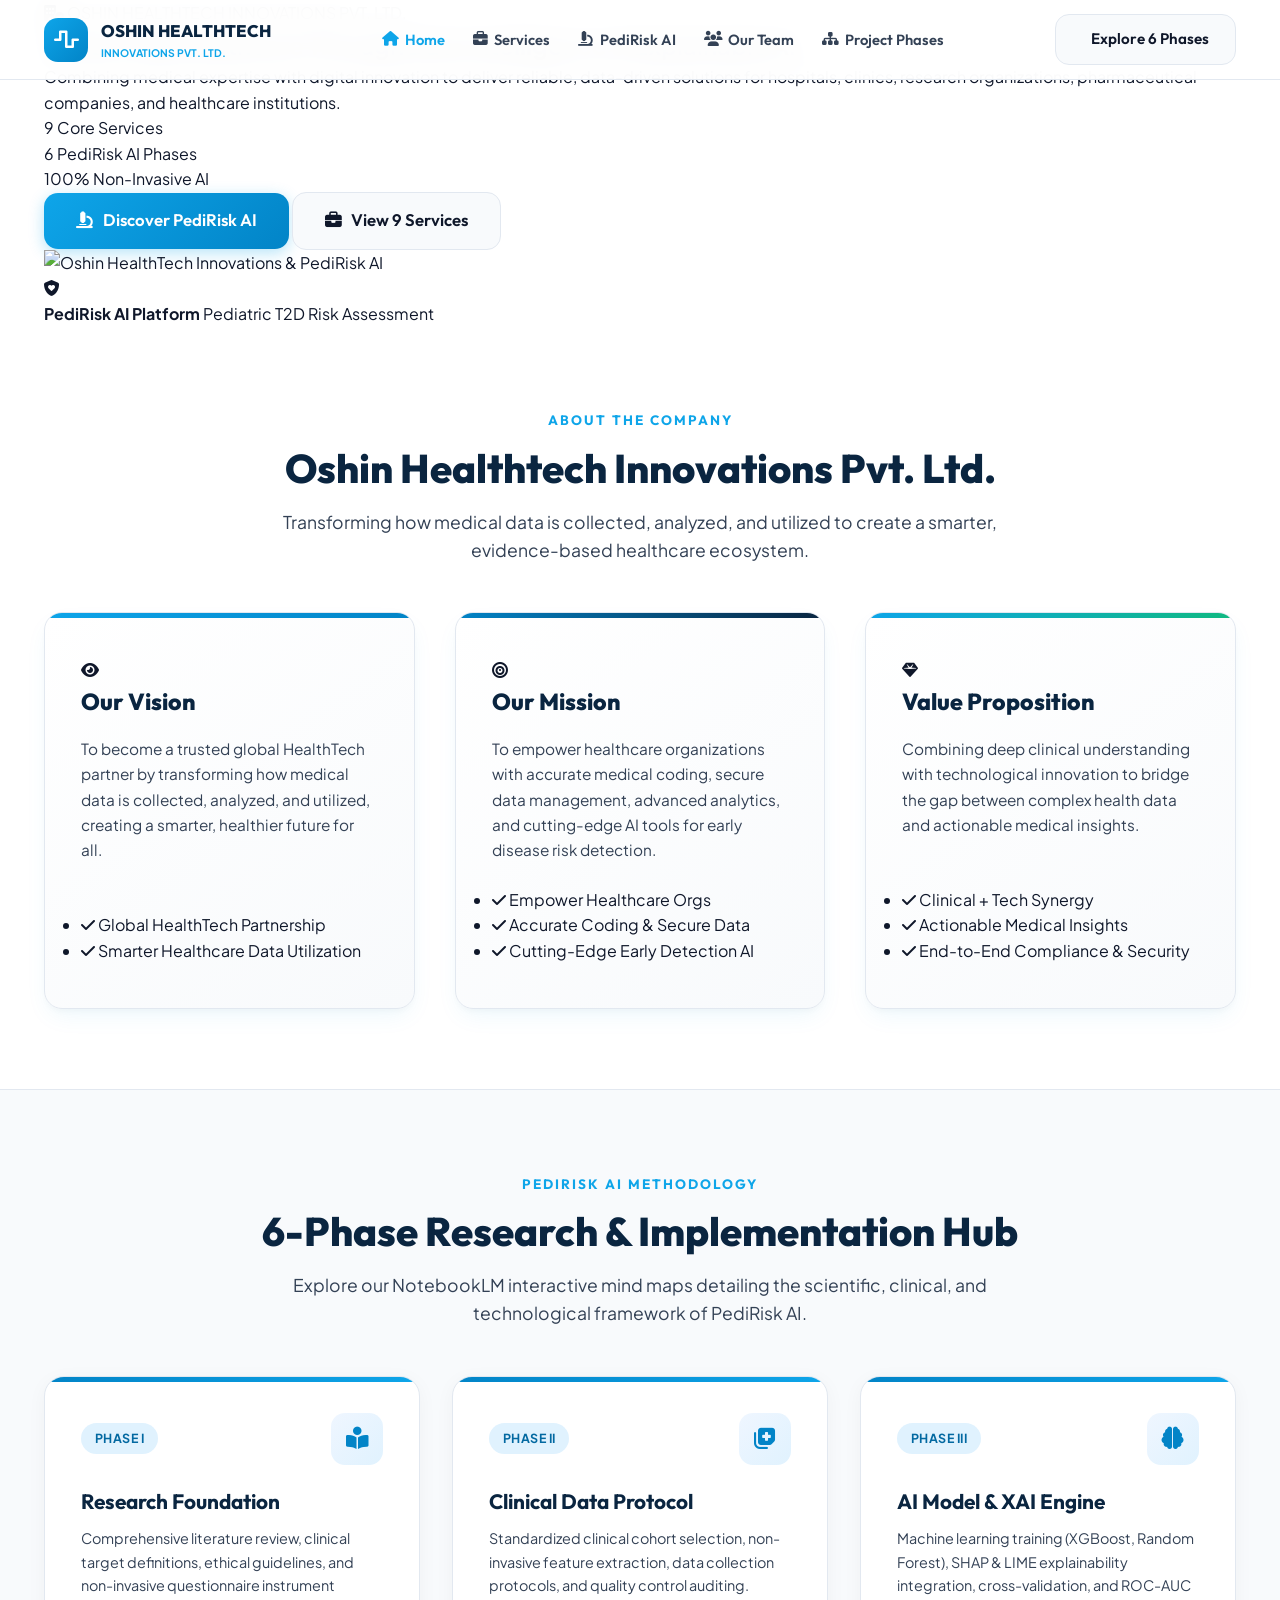
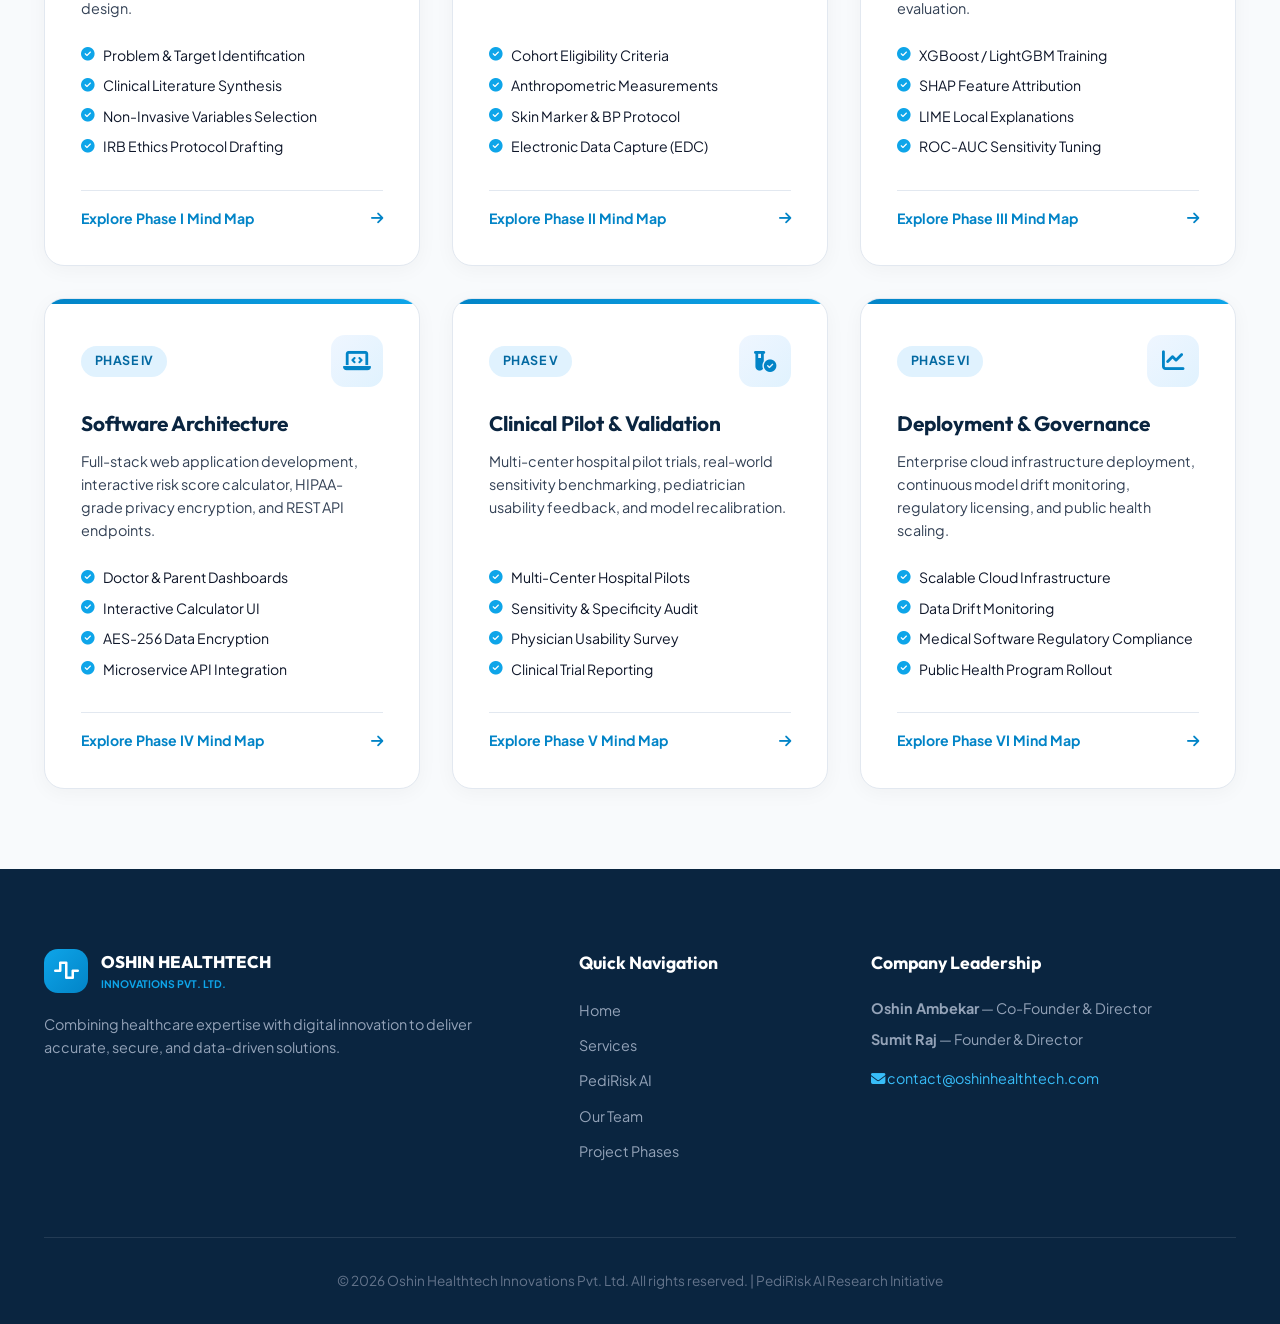
==== commit 855dac1c: "UX/UI Overhaul: Encapsulate all sections into premium cards, fix CSS grid breakage, and eliminate pu" ====
--- a/index.html
+++ b/index.html
@@ -158,128 +158,128 @@
                     </p>
                 </div>
 
-                <!-- 2-ROW x 3-COLUMN GRID -->
-                <div class="grid-3-phases">
+                <!-- STRICT 2-ROW x 3-COLUMN GRID -->
+                <div class="pedirisk-cards-grid">
                     
                     <!-- Row 1, Card 1: Phase I -->
-                    <a href="phase1-research.html" class="premium-phase-card">
-                        <div class="phase-card-header">
-                            <span class="phase-badge-pill">PHASE I</span>
-                            <div class="phase-card-icon"><i class="fa-solid fa-book-open-reader"></i></div>
+                    <div class="ui-card-feature">
+                        <div class="ui-card-header-flex">
+                            <span class="ui-card-badge">PHASE I</span>
+                            <div class="ui-card-icon-box"><i class="fa-solid fa-book-open-reader"></i></div>
                         </div>
                         <h3>Research Foundation</h3>
-                        <p class="phase-card-desc">Comprehensive literature review, clinical target definitions, ethical guidelines, and non-invasive questionnaire instrument design.</p>
-                        <ul class="phase-card-bullets">
+                        <p>Comprehensive literature review, clinical target definitions, ethical guidelines, and non-invasive questionnaire instrument design.</p>
+                        <ul class="ui-card-checklist">
                             <li><i class="fa-solid fa-circle-check"></i> Problem & Target Identification</li>
                             <li><i class="fa-solid fa-circle-check"></i> Clinical Literature Synthesis</li>
                             <li><i class="fa-solid fa-circle-check"></i> Non-Invasive Variables Selection</li>
                             <li><i class="fa-solid fa-circle-check"></i> IRB Ethics Protocol Drafting</li>
                         </ul>
-                        <div class="phase-card-cta">
+                        <a href="phase1-research.html" class="ui-card-action-btn">
                             <span>Explore Phase I Mind Map</span>
                             <i class="fa-solid fa-arrow-right"></i>
-                        </div>
-                    </a>
+                        </a>
+                    </div>
 
                     <!-- Row 1, Card 2: Phase II -->
-                    <a href="phase2-clinical.html" class="premium-phase-card">
-                        <div class="phase-card-header">
-                            <span class="phase-badge-pill">PHASE II</span>
-                            <div class="phase-card-icon"><i class="fa-solid fa-notes-medical"></i></div>
+                    <div class="ui-card-feature">
+                        <div class="ui-card-header-flex">
+                            <span class="ui-card-badge">PHASE II</span>
+                            <div class="ui-card-icon-box"><i class="fa-solid fa-notes-medical"></i></div>
                         </div>
                         <h3>Clinical Data Protocol</h3>
-                        <p class="phase-card-desc">Standardized clinical cohort selection, non-invasive feature extraction, data collection protocols, and quality control auditing.</p>
-                        <ul class="phase-card-bullets">
+                        <p>Standardized clinical cohort selection, non-invasive feature extraction, data collection protocols, and quality control auditing.</p>
+                        <ul class="ui-card-checklist">
                             <li><i class="fa-solid fa-circle-check"></i> Cohort Eligibility Criteria</li>
                             <li><i class="fa-solid fa-circle-check"></i> Anthropometric Measurements</li>
                             <li><i class="fa-solid fa-circle-check"></i> Skin Marker & BP Protocol</li>
                             <li><i class="fa-solid fa-circle-check"></i> Electronic Data Capture (EDC)</li>
                         </ul>
-                        <div class="phase-card-cta">
+                        <a href="phase2-clinical.html" class="ui-card-action-btn">
                             <span>Explore Phase II Mind Map</span>
                             <i class="fa-solid fa-arrow-right"></i>
-                        </div>
-                    </a>
+                        </a>
+                    </div>
 
                     <!-- Row 1, Card 3: Phase III -->
-                    <a href="phase3-ai.html" class="premium-phase-card">
-                        <div class="phase-card-header">
-                            <span class="phase-badge-pill">PHASE III</span>
-                            <div class="phase-card-icon"><i class="fa-solid fa-brain"></i></div>
+                    <div class="ui-card-feature">
+                        <div class="ui-card-header-flex">
+                            <span class="ui-card-badge">PHASE III</span>
+                            <div class="ui-card-icon-box"><i class="fa-solid fa-brain"></i></div>
                         </div>
                         <h3>AI Model & XAI Engine</h3>
-                        <p class="phase-card-desc">Machine learning training (XGBoost, Random Forest), SHAP & LIME explainability integration, cross-validation, and ROC-AUC evaluation.</p>
-                        <ul class="phase-card-bullets">
+                        <p>Machine learning training (XGBoost, Random Forest), SHAP & LIME explainability integration, cross-validation, and ROC-AUC evaluation.</p>
+                        <ul class="ui-card-checklist">
                             <li><i class="fa-solid fa-circle-check"></i> XGBoost / LightGBM Training</li>
                             <li><i class="fa-solid fa-circle-check"></i> SHAP Feature Attribution</li>
                             <li><i class="fa-solid fa-circle-check"></i> LIME Local Explanations</li>
                             <li><i class="fa-solid fa-circle-check"></i> ROC-AUC Sensitivity Tuning</li>
                         </ul>
-                        <div class="phase-card-cta">
+                        <a href="phase3-ai.html" class="ui-card-action-btn">
                             <span>Explore Phase III Mind Map</span>
                             <i class="fa-solid fa-arrow-right"></i>
-                        </div>
-                    </a>
+                        </a>
+                    </div>
 
                     <!-- Row 2, Card 4: Phase IV -->
-                    <a href="phase4-software.html" class="premium-phase-card">
-                        <div class="phase-card-header">
-                            <span class="phase-badge-pill">PHASE IV</span>
-                            <div class="phase-card-icon"><i class="fa-solid fa-laptop-code"></i></div>
-                        </div>
-                        <h3>Software & Web Architecture</h3>
-                        <p class="phase-card-desc">Full-stack web application development, interactive risk score calculator, HIPAA-grade privacy encryption, and REST API endpoints.</p>
-                        <ul class="phase-card-bullets">
+                    <div class="ui-card-feature">
+                        <div class="ui-card-header-flex">
+                            <span class="ui-card-badge">PHASE IV</span>
+                            <div class="ui-card-icon-box"><i class="fa-solid fa-laptop-code"></i></div>
+                        </div>
+                        <h3>Software Architecture</h3>
+                        <p>Full-stack web application development, interactive risk score calculator, HIPAA-grade privacy encryption, and REST API endpoints.</p>
+                        <ul class="ui-card-checklist">
                             <li><i class="fa-solid fa-circle-check"></i> Doctor & Parent Dashboards</li>
                             <li><i class="fa-solid fa-circle-check"></i> Interactive Calculator UI</li>
                             <li><i class="fa-solid fa-circle-check"></i> AES-256 Data Encryption</li>
                             <li><i class="fa-solid fa-circle-check"></i> Microservice API Integration</li>
                         </ul>
-                        <div class="phase-card-cta">
+                        <a href="phase4-software.html" class="ui-card-action-btn">
                             <span>Explore Phase IV Mind Map</span>
                             <i class="fa-solid fa-arrow-right"></i>
-                        </div>
-                    </a>
+                        </a>
+                    </div>
 
                     <!-- Row 2, Card 5: Phase V -->
-                    <a href="phase5-pilot.html" class="premium-phase-card">
-                        <div class="phase-card-header">
-                            <span class="phase-badge-pill">PHASE V</span>
-                            <div class="phase-card-icon"><i class="fa-solid fa-vial-circle-check"></i></div>
+                    <div class="ui-card-feature">
+                        <div class="ui-card-header-flex">
+                            <span class="ui-card-badge">PHASE V</span>
+                            <div class="ui-card-icon-box"><i class="fa-solid fa-vial-circle-check"></i></div>
                         </div>
                         <h3>Clinical Pilot & Validation</h3>
-                        <p class="phase-card-desc">Multi-center hospital pilot trials, real-world sensitivity benchmarking, pediatrician usability feedback, and model recalibration.</p>
-                        <ul class="phase-card-bullets">
+                        <p>Multi-center hospital pilot trials, real-world sensitivity benchmarking, pediatrician usability feedback, and model recalibration.</p>
+                        <ul class="ui-card-checklist">
                             <li><i class="fa-solid fa-circle-check"></i> Multi-Center Hospital Pilots</li>
                             <li><i class="fa-solid fa-circle-check"></i> Sensitivity & Specificity Audit</li>
                             <li><i class="fa-solid fa-circle-check"></i> Physician Usability Survey</li>
                             <li><i class="fa-solid fa-circle-check"></i> Clinical Trial Reporting</li>
                         </ul>
-                        <div class="phase-card-cta">
+                        <a href="phase5-pilot.html" class="ui-card-action-btn">
                             <span>Explore Phase V Mind Map</span>
                             <i class="fa-solid fa-arrow-right"></i>
-                        </div>
-                    </a>
+                        </a>
+                    </div>
 
                     <!-- Row 2, Card 6: Phase VI -->
-                    <a href="phase6-scale.html" class="premium-phase-card">
-                        <div class="phase-card-header">
-                            <span class="phase-badge-pill">PHASE VI</span>
-                            <div class="phase-card-icon"><i class="fa-solid fa-chart-line"></i></div>
+                    <div class="ui-card-feature">
+                        <div class="ui-card-header-flex">
+                            <span class="ui-card-badge">PHASE VI</span>
+                            <div class="ui-card-icon-box"><i class="fa-solid fa-chart-line"></i></div>
                         </div>
                         <h3>Deployment & Governance</h3>
-                        <p class="phase-card-desc">Enterprise cloud infrastructure deployment, continuous model drift monitoring, regulatory licensing, and public health scaling.</p>
-                        <ul class="phase-card-bullets">
+                        <p>Enterprise cloud infrastructure deployment, continuous model drift monitoring, regulatory licensing, and public health scaling.</p>
+                        <ul class="ui-card-checklist">
                             <li><i class="fa-solid fa-circle-check"></i> Scalable Cloud Infrastructure</li>
                             <li><i class="fa-solid fa-circle-check"></i> Data Drift Monitoring</li>
                             <li><i class="fa-solid fa-circle-check"></i> Medical Software Regulatory Compliance</li>
                             <li><i class="fa-solid fa-circle-check"></i> Public Health Program Rollout</li>
                         </ul>
-                        <div class="phase-card-cta">
+                        <a href="phase6-scale.html" class="ui-card-action-btn">
                             <span>Explore Phase VI Mind Map</span>
                             <i class="fa-solid fa-arrow-right"></i>
-                        </div>
-                    </a>
+                        </a>
+                    </div>
 
                 </div>
             </div>
--- a/style.css
+++ b/style.css
@@ -81,12 +81,146 @@
 .section-padding { padding: 5rem 0; }
 .text-center { text-align: center; }
 
-/* 6-Phase Grid (2 Rows x 3 Columns) */
-.grid-3-phases {
-    display: grid;
-    grid-template-columns: repeat(3, 1fr);
-    gap: 2rem;
-    margin-top: 2rem;
+/* Strict 3-Column Grid for PediRisk Phases (2 Rows x 3 Columns) */
+.pedirisk-cards-grid {
+    display: grid !important;
+    grid-template-columns: repeat(3, 1fr) !important;
+    gap: 2rem !important;
+    margin-top: 2rem !important;
+}
+
+@media (max-width: 992px) {
+    .pedirisk-cards-grid {
+        grid-template-columns: repeat(2, 1fr) !important;
+    }
+}
+
+@media (max-width: 640px) {
+    .pedirisk-cards-grid {
+        grid-template-columns: 1fr !important;
+    }
+}
+
+/* Premium Card Architecture */
+.ui-card-feature {
+    background: #FFFFFF !important;
+    border: 1px solid var(--border-color) !important;
+    border-radius: var(--radius-lg) !important;
+    padding: 2.25rem !important;
+    box-shadow: 0 4px 20px rgba(0,0,0,0.04) !important;
+    transition: all var(--transition-smooth) !important;
+    display: flex !important;
+    flex-direction: column !important;
+    position: relative !important;
+    overflow: hidden !important;
+    height: 100% !important;
+}
+
+.ui-card-feature::before {
+    content: '' !important;
+    position: absolute !important;
+    top: 0 !important;
+    left: 0 !important;
+    right: 0 !important;
+    height: 5px !important;
+    background: linear-gradient(90deg, var(--accent-blue) 0%, var(--accent-teal) 100%) !important;
+    border-radius: var(--radius-lg) var(--radius-lg) 0 0 !important;
+}
+
+.ui-card-feature:hover {
+    transform: translateY(-6px) !important;
+    border-color: var(--accent-teal) !important;
+    box-shadow: 0 10px 30px rgba(14, 165, 233, 0.12) !important;
+}
+
+/* Enforce Strict Resets inside Cards */
+.ui-card-feature,
+.ui-card-feature * {
+    text-decoration: none !important;
+}
+
+.ui-card-header-flex {
+    display: flex !important;
+    align-items: center !important;
+    justify-content: space-between !important;
+    margin-bottom: 1.25rem !important;
+}
+
+.ui-card-badge {
+    background: #E0F2FE !important;
+    color: #0369A1 !important;
+    font-size: 0.78rem !important;
+    font-weight: 700 !important;
+    padding: 0.35rem 0.85rem !important;
+    border-radius: 50px !important;
+    letter-spacing: 0.5px !important;
+    text-transform: uppercase !important;
+}
+
+.ui-card-icon-box {
+    width: 52px !important;
+    height: 52px !important;
+    border-radius: 14px !important;
+    background: linear-gradient(135deg, #EFF6FF 0%, #E0F2FE 100%) !important;
+    color: var(--accent-blue) !important;
+    display: flex !important;
+    align-items: center !important;
+    justify-content: center !important;
+    font-size: 1.4rem !important;
+}
+
+.ui-card-feature h3 {
+    font-family: var(--font-heading) !important;
+    font-size: 1.3rem !important;
+    font-weight: 700 !important;
+    color: var(--accent-navy) !important;
+    margin-top: 0 !important;
+    margin-bottom: 0.6rem !important;
+}
+
+.ui-card-feature p {
+    font-size: 0.9rem !important;
+    color: var(--text-secondary) !important;
+    line-height: 1.6 !important;
+    margin-bottom: 1.5rem !important;
+    flex-grow: 1 !important;
+}
+
+.ui-card-checklist {
+    list-style: none !important;
+    padding: 0 !important;
+    margin: 0 0 1.5rem 0 !important;
+}
+
+.ui-card-checklist li {
+    font-size: 0.88rem !important;
+    color: var(--text-primary) !important;
+    margin-bottom: 0.5rem !important;
+    display: flex !important;
+    align-items: center !important;
+    gap: 0.5rem !important;
+}
+
+.ui-card-checklist li i {
+    color: var(--accent-teal) !important;
+    font-size: 0.85rem !important;
+}
+
+.ui-card-action-btn {
+    margin-top: auto !important;
+    padding-top: 1rem !important;
+    border-top: 1px solid var(--border-color) !important;
+    display: flex !important;
+    align-items: center !important;
+    justify-content: space-between !important;
+    font-size: 0.88rem !important;
+    font-weight: 700 !important;
+    color: var(--accent-blue) !important;
+    transition: color var(--transition-fast) !important;
+}
+
+.ui-card-feature:hover .ui-card-action-btn {
+    color: var(--accent-teal) !important;
 }
 
 @media (max-width: 992px) {
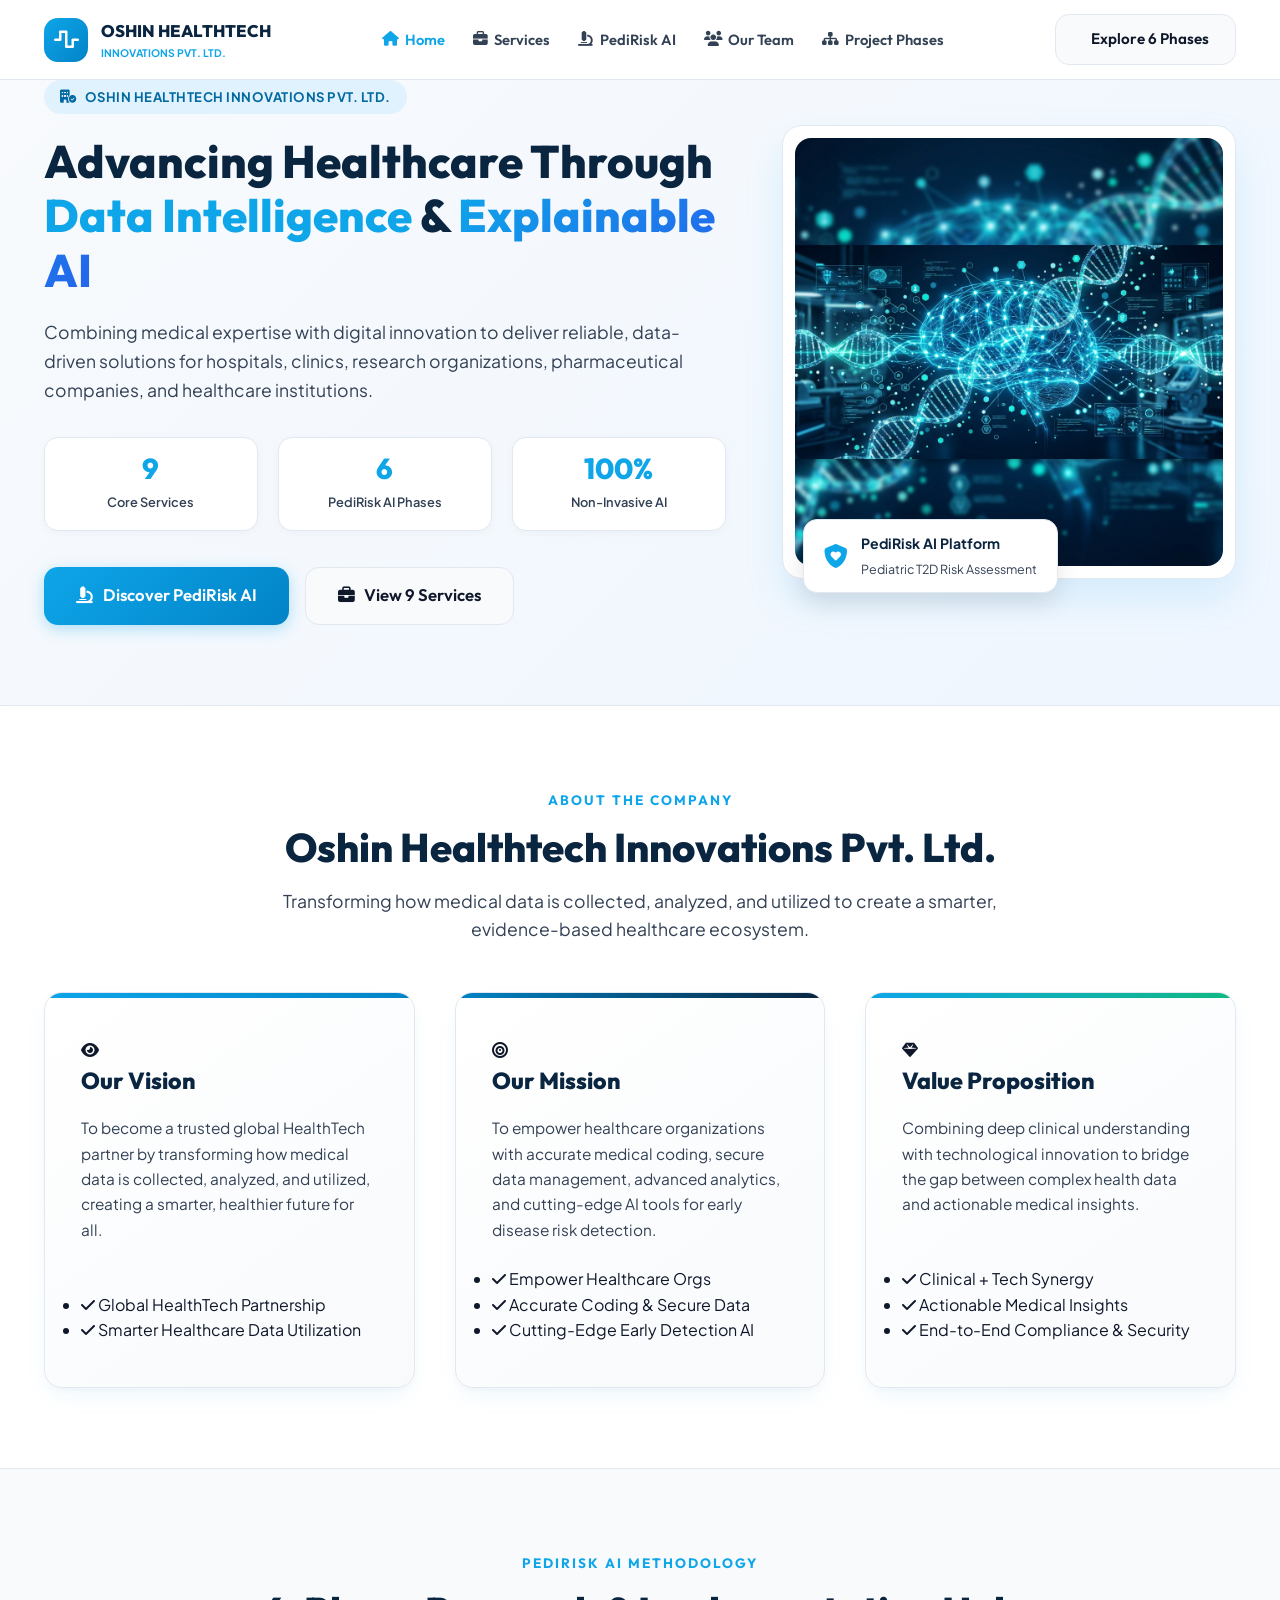
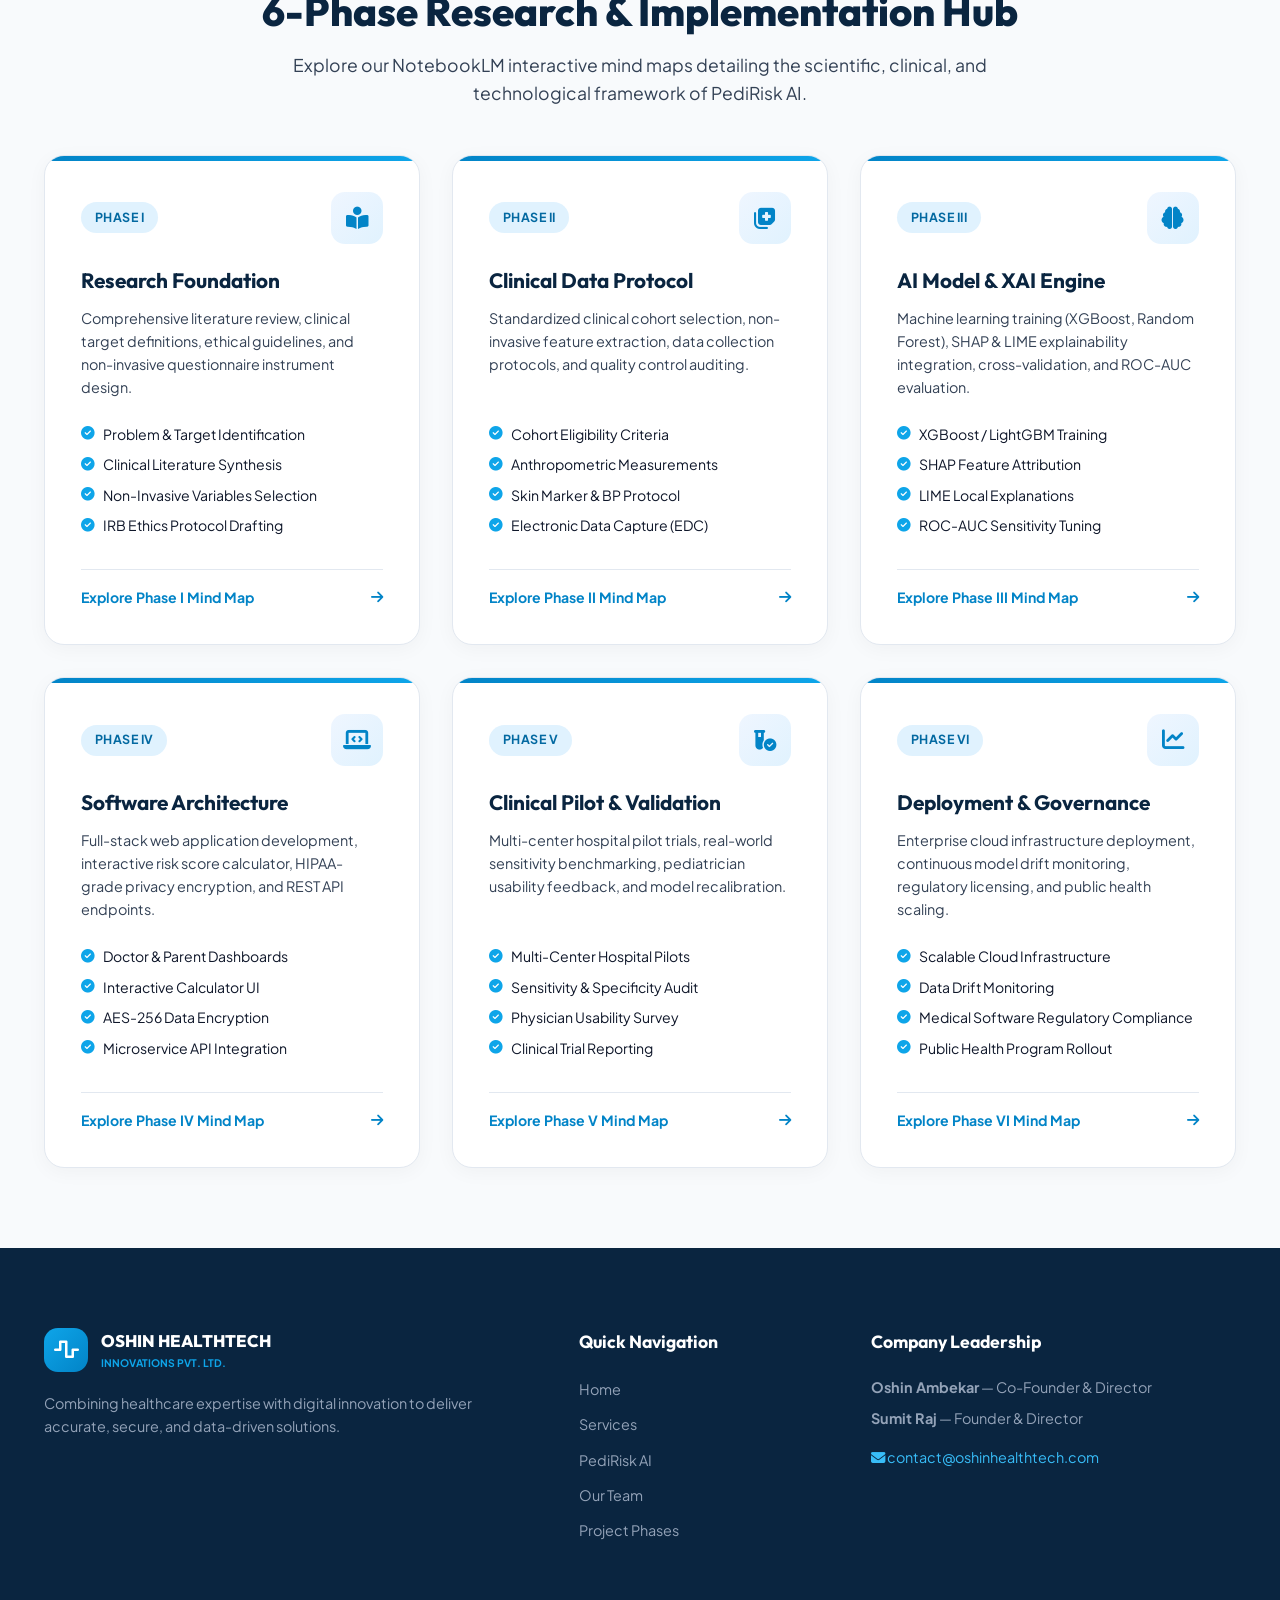
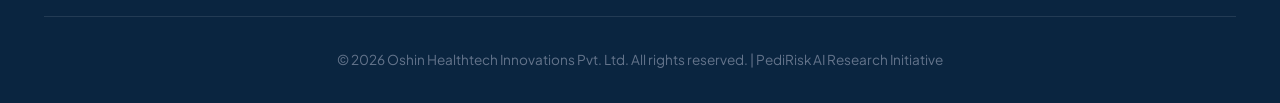
==== commit ce8aaecd: "Fix hero section CSS styles and correct image path to assets/hero_banner.png" ====
--- a/index.html
+++ b/index.html
@@ -10,7 +10,7 @@
     <link rel="preconnect" href="https://fonts.gstatic.com" crossorigin>
     <link href="https://fonts.googleapis.com/css2?family=Outfit:wght@400;500;600;700;800&family=Plus+Jakarta+Sans:wght@400;500;600;700&display=swap" rel="stylesheet">
     <link rel="stylesheet" href="https://cdnjs.cloudflare.com/ajax/libs/font-awesome/6.5.1/css/all.min.css">
-    <link rel="stylesheet" href="style.css">
+    <link rel="stylesheet" href="style.css?v=3">
 </head>
 <body>
 
@@ -79,7 +79,7 @@
 
                 <div class="hero-visual-light">
                     <div class="hero-card-glow">
-                        <img src="assets/pedirisk_hero_banner.png" alt="Oshin HealthTech Innovations & PediRisk AI" class="hero-img-light">
+                        <img src="assets/hero_banner.png" alt="Oshin HealthTech Innovations & PediRisk AI" class="hero-img-light">
                         <div class="visual-badge-floating">
                             <i class="fa-solid fa-shield-heart"></i>
                             <div>
--- a/style.css
+++ b/style.css
@@ -350,6 +350,154 @@
     color: var(--accent-teal);
 }
 
+/* Hero Light Section */
+.hero-light {
+    padding: 5rem 0;
+    background: linear-gradient(135deg, #F8FAFC 0%, #EFF6FF 100%);
+    border-bottom: 1px solid var(--border-color);
+}
+
+.hero-container {
+    display: grid;
+    grid-template-columns: 1.2fr 0.8fr;
+    gap: 3.5rem;
+    align-items: center;
+}
+
+@media (max-width: 992px) {
+    .hero-container {
+        grid-template-columns: 1fr;
+    }
+}
+
+.company-badge-pill {
+    display: inline-flex;
+    align-items: center;
+    gap: 0.5rem;
+    background: #E0F2FE;
+    color: #0369A1;
+    font-size: 0.82rem;
+    font-weight: 700;
+    padding: 0.4rem 1rem;
+    border-radius: 50px;
+    margin-bottom: 1.25rem;
+    letter-spacing: 0.5px;
+}
+
+.hero-title-light {
+    font-family: var(--font-heading);
+    font-size: 2.85rem;
+    font-weight: 800;
+    line-height: 1.2;
+    color: var(--accent-navy);
+    margin-bottom: 1.25rem;
+}
+
+.text-teal {
+    color: var(--accent-teal);
+}
+
+.text-gradient {
+    background: linear-gradient(135deg, #0EA5E9 0%, #2563EB 100%);
+    -webkit-background-clip: text;
+    -webkit-text-fill-color: transparent;
+}
+
+.hero-subtitle-light {
+    font-size: 1.1rem;
+    color: var(--text-secondary);
+    line-height: 1.65;
+    margin-bottom: 2rem;
+}
+
+.hero-stats-grid {
+    display: grid;
+    grid-template-columns: repeat(3, 1fr);
+    gap: 1.25rem;
+    margin-bottom: 2.25rem;
+}
+
+.stat-box-light {
+    background: #FFFFFF;
+    border: 1px solid var(--border-color);
+    border-radius: var(--radius-md);
+    padding: 1rem 1.25rem;
+    box-shadow: 0 2px 10px rgba(0,0,0,0.03);
+    text-align: center;
+}
+
+.stat-number-light {
+    display: block;
+    font-family: var(--font-heading);
+    font-size: 1.8rem;
+    font-weight: 800;
+    color: var(--accent-teal);
+    line-height: 1;
+    margin-bottom: 0.35rem;
+}
+
+.stat-label-light {
+    font-size: 0.8rem;
+    font-weight: 600;
+    color: var(--text-secondary);
+}
+
+.hero-actions-light {
+    display: flex;
+    gap: 1rem;
+    flex-wrap: wrap;
+}
+
+.hero-visual-light {
+    position: relative;
+}
+
+.hero-card-glow {
+    position: relative;
+    background: #FFFFFF;
+    padding: 0.75rem;
+    border-radius: var(--radius-lg);
+    box-shadow: 0 20px 40px rgba(14, 165, 233, 0.12);
+    border: 1px solid var(--border-color);
+}
+
+.hero-img-light {
+    width: 100%;
+    height: auto;
+    border-radius: calc(var(--radius-lg) - 4px);
+    display: block;
+}
+
+.visual-badge-floating {
+    position: absolute;
+    bottom: -15px;
+    left: 20px;
+    background: #FFFFFF;
+    border: 1px solid var(--border-color);
+    border-radius: var(--radius-md);
+    padding: 0.75rem 1.25rem;
+    box-shadow: 0 10px 25px rgba(0,0,0,0.1);
+    display: flex;
+    align-items: center;
+    gap: 0.85rem;
+}
+
+.visual-badge-floating i {
+    font-size: 1.5rem;
+    color: var(--accent-teal);
+}
+
+.visual-badge-floating strong {
+    display: block;
+    font-size: 0.88rem;
+    color: var(--accent-navy);
+}
+
+.visual-badge-floating span {
+    font-size: 0.78rem;
+    color: var(--text-secondary);
+}
+
 /* Section Header */
 .section-header { margin-bottom: 3rem; }
 
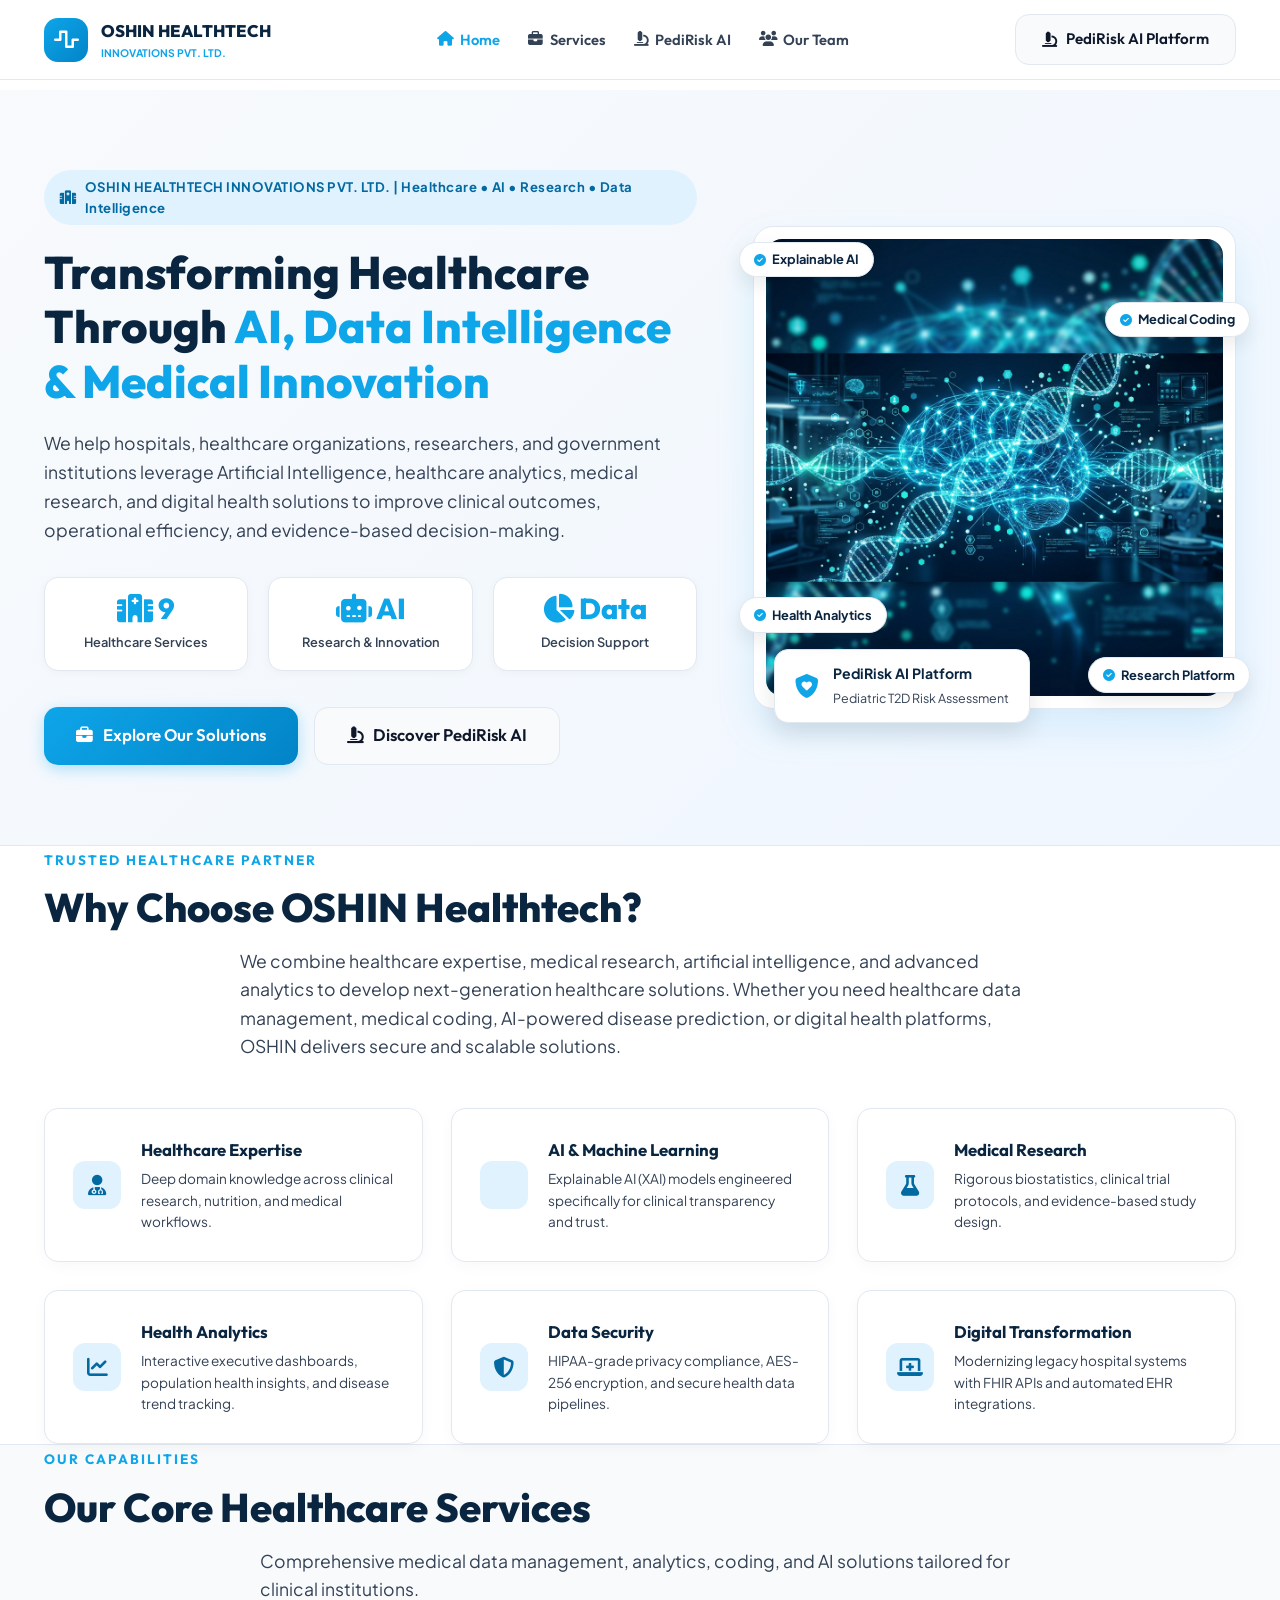
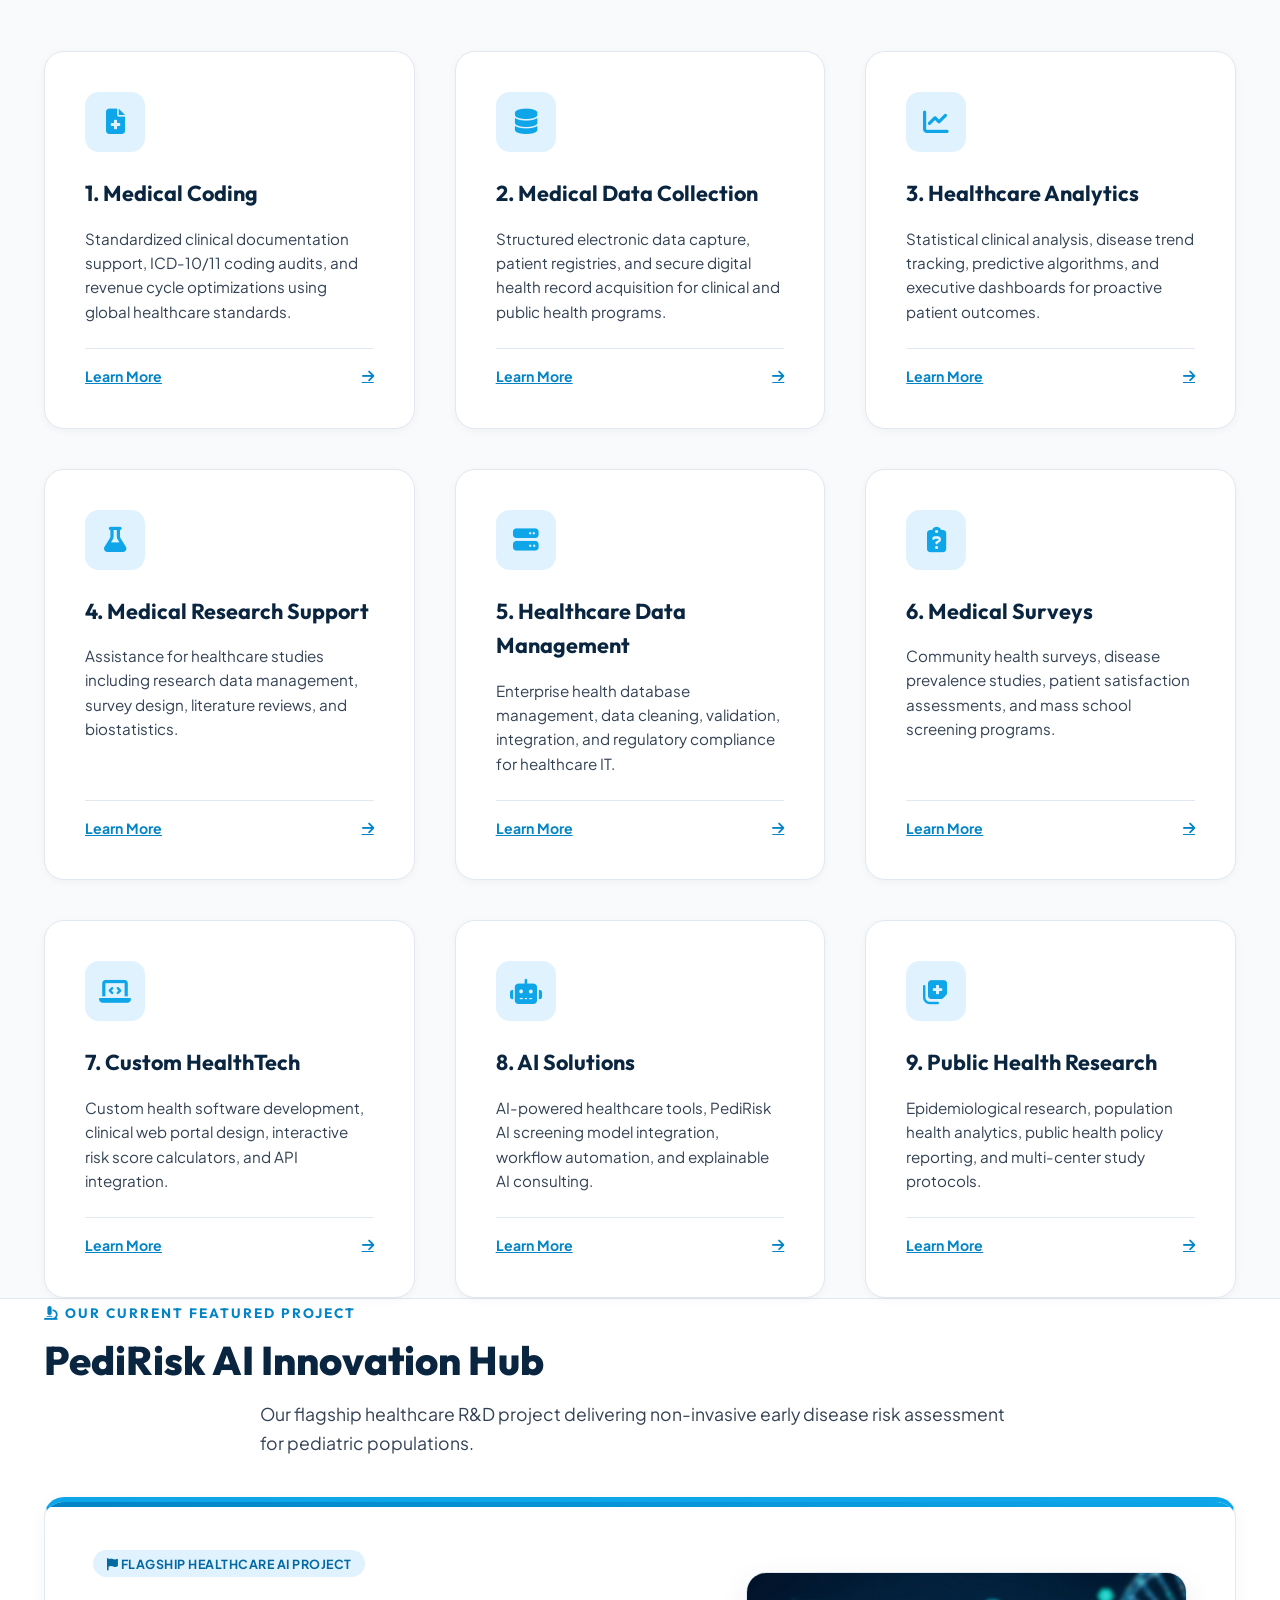
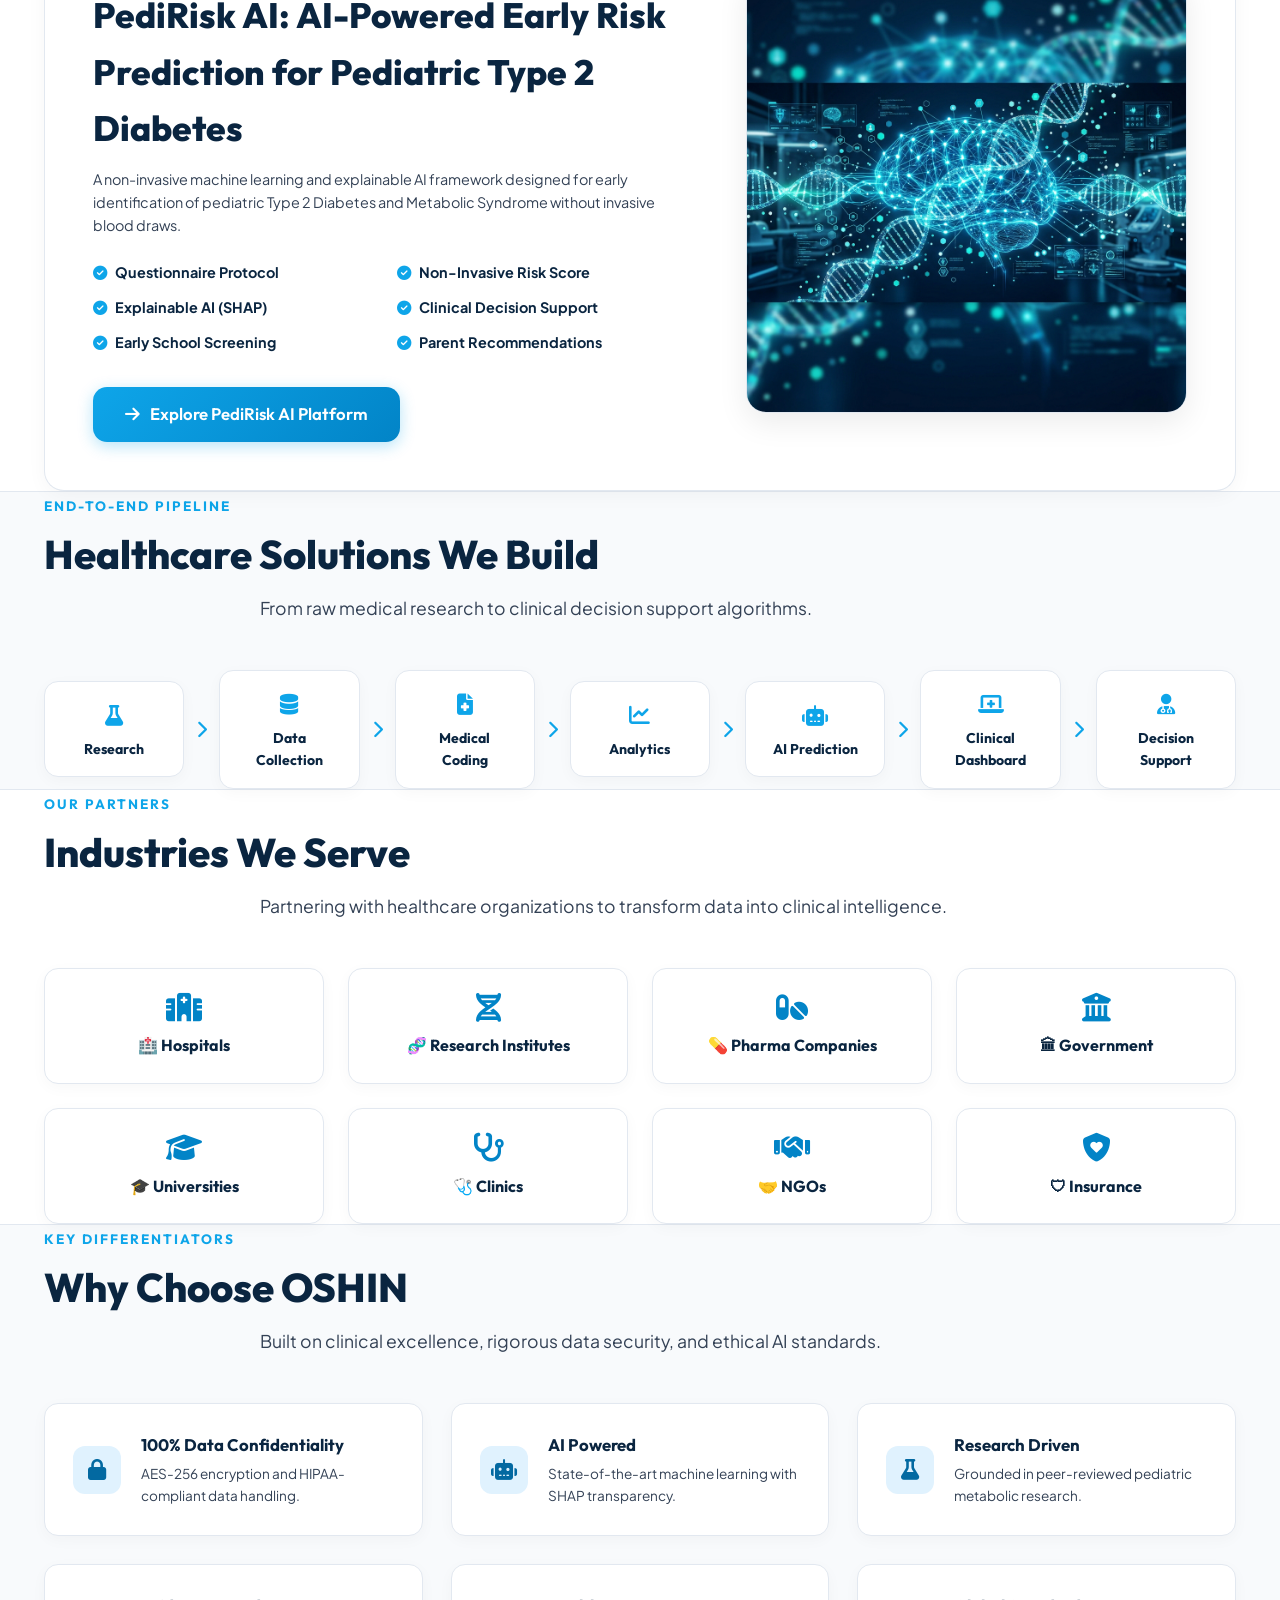
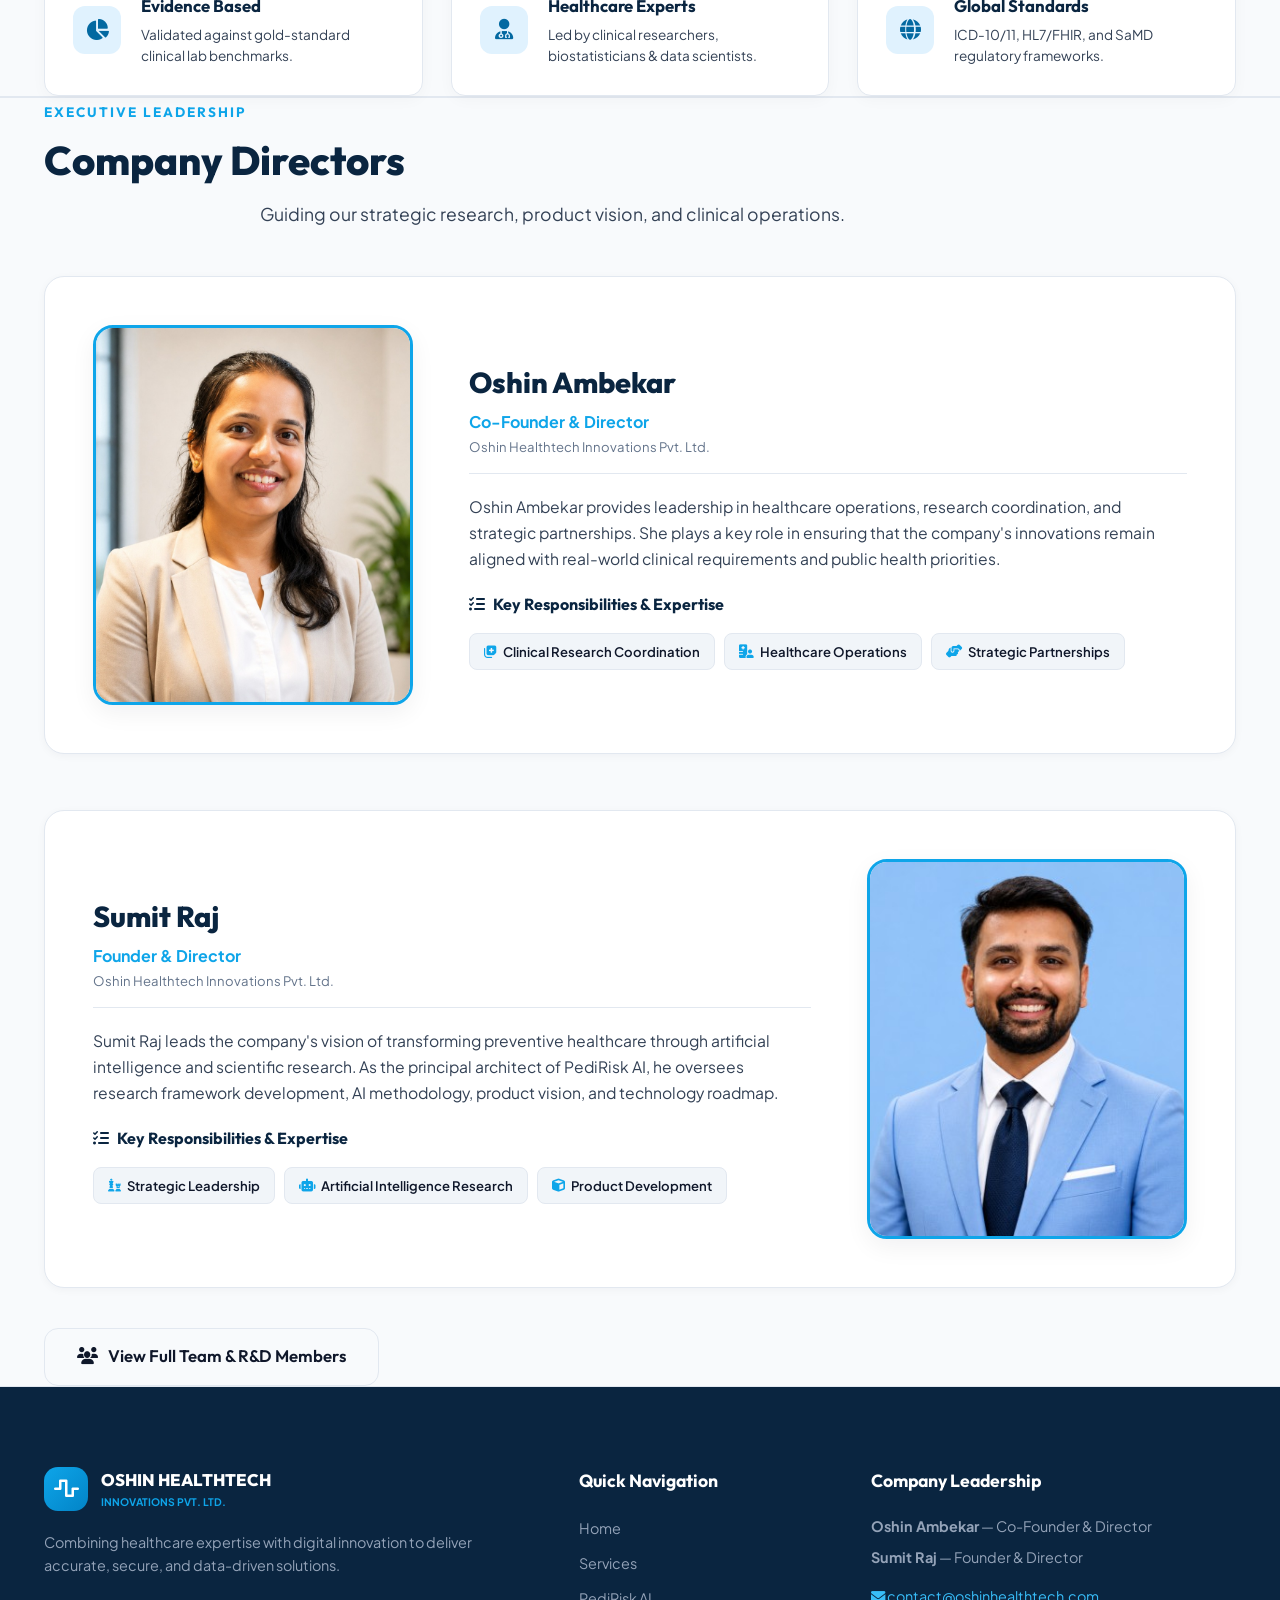
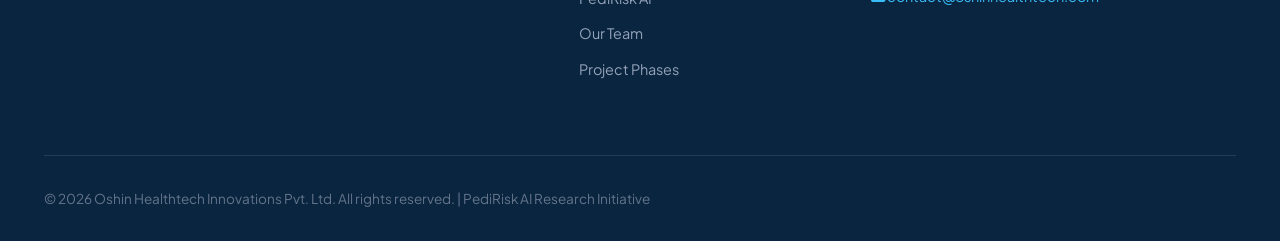
==== commit f596b5c9: "Update PediRisk AI and Oshin Healthtech landing page layout" ====
--- a/index.html
+++ b/index.html
@@ -3,14 +3,14 @@
 <head>
     <meta charset="UTF-8">
     <meta name="viewport" content="width=device-width, initial-scale=1.0">
-    <meta name="description" content="Oshin Healthtech Innovations Pvt. Ltd. - Transforming healthcare with data management, medical coding, health analytics, and PediRisk AI.">
+    <meta name="description" content="Oshin Healthtech Innovations Pvt. Ltd. - Transforming healthcare with AI, data intelligence, medical coding, health analytics, and PediRisk AI.">
     <title>Oshin Healthtech Innovations | HealthTech Solutions & PediRisk AI</title>
 
     <link rel="preconnect" href="https://fonts.googleapis.com">
     <link rel="preconnect" href="https://fonts.gstatic.com" crossorigin>
     <link href="https://fonts.googleapis.com/css2?family=Outfit:wght@400;500;600;700;800&family=Plus+Jakarta+Sans:wght@400;500;600;700&display=swap" rel="stylesheet">
     <link rel="stylesheet" href="https://cdnjs.cloudflare.com/ajax/libs/font-awesome/6.5.1/css/all.min.css">
-    <link rel="stylesheet" href="style.css?v=3">
+    <link rel="stylesheet" href="style.css?v=9">
 </head>
 <body>
 
@@ -27,59 +27,64 @@
 
             <nav class="nav-menu" id="navMenu">
                 <a href="index.html" class="nav-link active"><i class="fa-solid fa-house"></i> Home</a>
-                <a href="services.html" class="nav-link"><i class="fa-solid fa-briefcase"></i> Services</a>
+                <a href="#services-section" class="nav-link"><i class="fa-solid fa-briefcase"></i> Services</a>
                 <a href="pedirisk-ai.html" class="nav-link"><i class="fa-solid fa-microscope"></i> PediRisk AI</a>
-                <a href="team.html" class="nav-link"><i class="fa-solid fa-users"></i> Our Team</a>
-                <a href="#phases-hub" class="nav-link"><i class="fa-solid fa-sitemap"></i> Project Phases</a>
+                <a href="#leadership-section" class="nav-link"><i class="fa-solid fa-users"></i> Our Team</a>
             </nav>
 
             <div class="nav-actions">
-                <a href="#phases-hub" class="btn btn-secondary"><i class="fa-solid fa-grid-2"></i> Explore 6 Phases</a>
+                <a href="pedirisk-ai.html" class="btn btn-secondary"><i class="fa-solid fa-microscope"></i> PediRisk AI Platform</a>
             </div>
         </div>
     </header>
 
     <main>
-        <!-- Hero Section -->
+        <!-- Section 1: Hero Section -->
         <section class="hero-light">
-            <div class="container hero-container">
+            <div class="container hero-card-grid">
                 <div class="hero-content-light">
                     <div class="company-badge-pill">
-                        <i class="fa-solid fa-building-circle-check"></i> OSHIN HEALTHTECH INNOVATIONS PVT. LTD.
+                        <i class="fa-solid fa-hospital"></i> OSHIN HEALTHTECH INNOVATIONS PVT. LTD. | Healthcare • AI • Research • Data Intelligence
                     </div>
                     
                     <h1 class="hero-title-light">
-                        Advancing Healthcare Through <span class="text-teal">Data Intelligence</span> & <span class="text-gradient">Explainable AI</span>
+                        Transforming Healthcare Through <span class="text-teal">AI, Data Intelligence & Medical Innovation</span>
                     </h1>
                     
                     <p class="hero-subtitle-light">
-                        Combining medical expertise with digital innovation to deliver reliable, data-driven solutions for hospitals, clinics, research organizations, pharmaceutical companies, and healthcare institutions.
+                        We help hospitals, healthcare organizations, researchers, and government institutions leverage Artificial Intelligence, healthcare analytics, medical research, and digital health solutions to improve clinical outcomes, operational efficiency, and evidence-based decision-making.
                     </p>
 
                     <div class="hero-stats-grid">
                         <div class="stat-box-light">
-                            <span class="stat-number-light">9</span>
-                            <span class="stat-label-light">Core Services</span>
+                            <span class="stat-number-light"><i class="fa-solid fa-hospital"></i> 9</span>
+                            <span class="stat-label-light">Healthcare Services</span>
                         </div>
                         <div class="stat-box-light">
-                            <span class="stat-number-light">6</span>
-                            <span class="stat-label-light">PediRisk AI Phases</span>
+                            <span class="stat-number-light"><i class="fa-solid fa-robot"></i> AI</span>
+                            <span class="stat-label-light">Research & Innovation</span>
                         </div>
                         <div class="stat-box-light">
-                            <span class="stat-number-light">100%</span>
-                            <span class="stat-label-light">Non-Invasive AI</span>
+                            <span class="stat-number-light"><i class="fa-solid fa-chart-pie"></i> Data</span>
+                            <span class="stat-label-light">Decision Support</span>
                         </div>
                     </div>
 
                     <div class="hero-actions-light">
-                        <a href="pedirisk-ai.html" class="btn btn-primary btn-lg"><i class="fa-solid fa-microscope"></i> Discover PediRisk AI</a>
-                        <a href="services.html" class="btn btn-secondary btn-lg"><i class="fa-solid fa-briefcase"></i> View 9 Services</a>
+                        <a href="#services-section" class="btn btn-primary btn-lg"><i class="fa-solid fa-briefcase"></i> Explore Our Solutions</a>
+                        <a href="pedirisk-ai.html" class="btn btn-secondary btn-lg"><i class="fa-solid fa-microscope"></i> Discover PediRisk AI</a>
                     </div>
                 </div>
 
                 <div class="hero-visual-light">
-                    <div class="hero-card-glow">
-                        <img src="assets/hero_banner.png" alt="Oshin HealthTech Innovations & PediRisk AI" class="hero-img-light">
+                    <div class="hero-card-glow" style="position:relative;">
+                        <!-- Floating Pill Badges overlaying Hero Image Collage -->
+                        <div class="floating-tag-badge tag-pos-1"><i class="fa-solid fa-circle-check"></i> Explainable AI</div>
+                        <div class="floating-tag-badge tag-pos-2"><i class="fa-solid fa-circle-check"></i> Medical Coding</div>
+                        <div class="floating-tag-badge tag-pos-3"><i class="fa-solid fa-circle-check"></i> Health Analytics</div>
+                        <div class="floating-tag-badge tag-pos-4"><i class="fa-solid fa-circle-check"></i> Research Platform</div>
+
+                        <img src="assets/hero_banner.png" alt="Oshin HealthTech Innovations & PediRisk AI Collage" class="hero-img-light">
                         <div class="visual-badge-floating">
                             <i class="fa-solid fa-shield-heart"></i>
                             <div>
@@ -92,195 +97,453 @@
             </div>
         </section>
 
-        <!-- Company Overview & 3-Column Vision/Mission -->
-        <section class="section-padding" style="background:#FFFFFF;">
+        <!-- Section 2: Trusted Healthcare Technology Partner (Why OSHIN?) -->
+        <section class="section-padding" style="background:#FFFFFF; border-bottom:1px solid #E2E8F0;">
             <div class="container">
                 <div class="section-header text-center">
-                    <span class="section-subtitle">ABOUT THE COMPANY</span>
-                    <h2 class="section-title">Oshin Healthtech Innovations Pvt. Ltd.</h2>
+                    <span class="section-subtitle">TRUSTED HEALTHCARE PARTNER</span>
+                    <h2 class="section-title">Why Choose OSHIN Healthtech?</h2>
+                    <p class="section-description" style="max-width:800px; margin-left:auto; margin-right:auto;">
+                        We combine healthcare expertise, medical research, artificial intelligence, and advanced analytics to develop next-generation healthcare solutions. Whether you need healthcare data management, medical coding, AI-powered disease prediction, or digital health platforms, OSHIN delivers secure and scalable solutions.
+                    </p>
+                </div>
+
+                <div class="why-choose-grid">
+                    <div class="why-choose-card">
+                        <div class="why-choose-icon"><i class="fa-solid fa-user-doctor"></i></div>
+                        <div>
+                            <h4>Healthcare Expertise</h4>
+                            <p>Deep domain knowledge across clinical research, nutrition, and medical workflows.</p>
+                        </div>
+                    </div>
+
+                    <div class="why-choose-card">
+                        <div class="why-choose-icon"><i class="fa-solid fa-brain-circuit"></i></div>
+                        <div>
+                            <h4>AI & Machine Learning</h4>
+                            <p>Explainable AI (XAI) models engineered specifically for clinical transparency and trust.</p>
+                        </div>
+                    </div>
+
+                    <div class="why-choose-card">
+                        <div class="why-choose-icon"><i class="fa-solid fa-flask"></i></div>
+                        <div>
+                            <h4>Medical Research</h4>
+                            <p>Rigorous biostatistics, clinical trial protocols, and evidence-based study design.</p>
+                        </div>
+                    </div>
+
+                    <div class="why-choose-card">
+                        <div class="why-choose-icon"><i class="fa-solid fa-chart-line"></i></div>
+                        <div>
+                            <h4>Health Analytics</h4>
+                            <p>Interactive executive dashboards, population health insights, and disease trend tracking.</p>
+                        </div>
+                    </div>
+
+                    <div class="why-choose-card">
+                        <div class="why-choose-icon"><i class="fa-solid fa-shield-halved"></i></div>
+                        <div>
+                            <h4>Data Security</h4>
+                            <p>HIPAA-grade privacy compliance, AES-256 encryption, and secure health data pipelines.</p>
+                        </div>
+                    </div>
+
+                    <div class="why-choose-card">
+                        <div class="why-choose-icon"><i class="fa-solid fa-laptop-medical"></i></div>
+                        <div>
+                            <h4>Digital Transformation</h4>
+                            <p>Modernizing legacy hospital systems with FHIR APIs and automated EHR integrations.</p>
+                        </div>
+                    </div>
+                </div>
+            </div>
+        </section>
+
+        <!-- Section 3: Our Core Services -->
+        <section id="services-section" class="section-padding" style="background:#F8FAFC; border-bottom:1px solid #E2E8F0;">
+            <div class="container">
+                <div class="section-header text-center">
+                    <span class="section-subtitle">OUR CAPABILITIES</span>
+                    <h2 class="section-title">Our Core Healthcare Services</h2>
                     <p class="section-description">
-                        Transforming how medical data is collected, analyzed, and utilized to create a smarter, evidence-based healthcare ecosystem.
+                        Comprehensive medical data management, analytics, coding, and AI solutions tailored for clinical institutions.
                     </p>
                 </div>
 
-                <div class="vision-mission-grid">
+                <div class="services-grid">
                     
-                    <div class="company-feature-card">
-                        <div class="card-icon-badge">
-                            <i class="fa-solid fa-eye"></i>
-                        </div>
-                        <h3>Our Vision</h3>
-                        <p>To become a trusted global HealthTech partner by transforming how medical data is collected, analyzed, and utilized, creating a smarter, healthier future for all.</p>
-                        <ul class="card-highlight-list">
-                            <li><i class="fa-solid fa-check"></i> Global HealthTech Partnership</li>
-                            <li><i class="fa-solid fa-check"></i> Smarter Healthcare Data Utilization</li>
-                        </ul>
-                    </div>
-
-                    <div class="company-feature-card">
-                        <div class="card-icon-badge">
-                            <i class="fa-solid fa-bullseye"></i>
-                        </div>
-                        <h3>Our Mission</h3>
-                        <p>To empower healthcare organizations with accurate medical coding, secure data management, advanced analytics, and cutting-edge AI tools for early disease risk detection.</p>
-                        <ul class="card-highlight-list">
-                            <li><i class="fa-solid fa-check"></i> Empower Healthcare Orgs</li>
-                            <li><i class="fa-solid fa-check"></i> Accurate Coding & Secure Data</li>
-                            <li><i class="fa-solid fa-check"></i> Cutting-Edge Early Detection AI</li>
-                        </ul>
-                    </div>
-
-                    <div class="company-feature-card">
-                        <div class="card-icon-badge">
-                            <i class="fa-solid fa-gem"></i>
-                        </div>
-                        <h3>Value Proposition</h3>
-                        <p>Combining deep clinical understanding with technological innovation to bridge the gap between complex health data and actionable medical insights.</p>
-                        <ul class="card-highlight-list">
-                            <li><i class="fa-solid fa-check"></i> Clinical + Tech Synergy</li>
-                            <li><i class="fa-solid fa-check"></i> Actionable Medical Insights</li>
-                            <li><i class="fa-solid fa-check"></i> End-to-End Compliance & Security</li>
-                        </ul>
-                    </div>
-
-                </div>
-            </div>
-        </section>
-
-        <!-- 6-Phase Mind Map Master Hub -->
-        <section class="section-padding" id="phases-hub" style="background:#F8FAFC; border-top:1px solid #E2E8F0;">
+                    <!-- Service 1 -->
+                    <div class="service-card">
+                        <div class="service-icon-box"><i class="fa-solid fa-file-medical"></i></div>
+                        <h3>1. Medical Coding</h3>
+                        <p>Standardized clinical documentation support, ICD-10/11 coding audits, and revenue cycle optimizations using global healthcare standards.</p>
+                        <a href="services.html" class="ui-card-action-btn" style="margin-top:1rem;">Learn More <i class="fa-solid fa-arrow-right"></i></a>
+                    </div>
+
+                    <!-- Service 2 -->
+                    <div class="service-card">
+                        <div class="service-icon-box"><i class="fa-solid fa-database"></i></div>
+                        <h3>2. Medical Data Collection</h3>
+                        <p>Structured electronic data capture, patient registries, and secure digital health record acquisition for clinical and public health programs.</p>
+                        <a href="services.html" class="ui-card-action-btn" style="margin-top:1rem;">Learn More <i class="fa-solid fa-arrow-right"></i></a>
+                    </div>
+
+                    <!-- Service 3 -->
+                    <div class="service-card">
+                        <div class="service-icon-box"><i class="fa-solid fa-chart-line"></i></div>
+                        <h3>3. Healthcare Analytics</h3>
+                        <p>Statistical clinical analysis, disease trend tracking, predictive algorithms, and executive dashboards for proactive patient outcomes.</p>
+                        <a href="services.html" class="ui-card-action-btn" style="margin-top:1rem;">Learn More <i class="fa-solid fa-arrow-right"></i></a>
+                    </div>
+
+                    <!-- Service 4 -->
+                    <div class="service-card">
+                        <div class="service-icon-box"><i class="fa-solid fa-flask"></i></div>
+                        <h3>4. Medical Research Support</h3>
+                        <p>Assistance for healthcare studies including research data management, survey design, literature reviews, and biostatistics.</p>
+                        <a href="services.html" class="ui-card-action-btn" style="margin-top:1rem;">Learn More <i class="fa-solid fa-arrow-right"></i></a>
+                    </div>
+
+                    <!-- Service 5 -->
+                    <div class="service-card">
+                        <div class="service-icon-box"><i class="fa-solid fa-server"></i></div>
+                        <h3>5. Healthcare Data Management</h3>
+                        <p>Enterprise health database management, data cleaning, validation, integration, and regulatory compliance for healthcare IT.</p>
+                        <a href="services.html" class="ui-card-action-btn" style="margin-top:1rem;">Learn More <i class="fa-solid fa-arrow-right"></i></a>
+                    </div>
+
+                    <!-- Service 6 -->
+                    <div class="service-card">
+                        <div class="service-icon-box"><i class="fa-solid fa-clipboard-question"></i></div>
+                        <h3>6. Medical Surveys</h3>
+                        <p>Community health surveys, disease prevalence studies, patient satisfaction assessments, and mass school screening programs.</p>
+                        <a href="services.html" class="ui-card-action-btn" style="margin-top:1rem;">Learn More <i class="fa-solid fa-arrow-right"></i></a>
+                    </div>
+
+                    <!-- Service 7 -->
+                    <div class="service-card">
+                        <div class="service-icon-box"><i class="fa-solid fa-laptop-code"></i></div>
+                        <h3>7. Custom HealthTech</h3>
+                        <p>Custom health software development, clinical web portal design, interactive risk score calculators, and API integration.</p>
+                        <a href="services.html" class="ui-card-action-btn" style="margin-top:1rem;">Learn More <i class="fa-solid fa-arrow-right"></i></a>
+                    </div>
+
+                    <!-- Service 8 -->
+                    <div class="service-card">
+                        <div class="service-icon-box"><i class="fa-solid fa-robot"></i></div>
+                        <h3>8. AI Solutions</h3>
+                        <p>AI-powered healthcare tools, PediRisk AI screening model integration, workflow automation, and explainable AI consulting.</p>
+                        <a href="services.html" class="ui-card-action-btn" style="margin-top:1rem;">Learn More <i class="fa-solid fa-arrow-right"></i></a>
+                    </div>
+
+                    <!-- Service 9 -->
+                    <div class="service-card">
+                        <div class="service-icon-box"><i class="fa-solid fa-notes-medical"></i></div>
+                        <h3>9. Public Health Research</h3>
+                        <p>Epidemiological research, population health analytics, public health policy reporting, and multi-center study protocols.</p>
+                        <a href="services.html" class="ui-card-action-btn" style="margin-top:1rem;">Learn More <i class="fa-solid fa-arrow-right"></i></a>
+                    </div>
+
+                </div>
+            </div>
+        </section>
+
+        <!-- Section 4: Flagship Innovation — PediRisk AI -->
+        <section id="pedirisk-flagship" class="section-padding" style="background:#FFFFFF; border-bottom:1px solid #E2E8F0;">
+            <div class="container">
+                
+                <!-- EXPLICIT SECTION HEADER FOR OUR CURRENT PROJECT -->
+                <div class="section-header text-center" style="margin-bottom:2.5rem;">
+                    <span class="section-subtitle" style="color:var(--accent-blue); font-weight:700;"><i class="fa-solid fa-microscope"></i> OUR CURRENT FEATURED PROJECT</span>
+                    <h2 class="section-title">PediRisk AI Innovation Hub</h2>
+                    <p class="section-description">
+                        Our flagship healthcare R&D project delivering non-invasive early disease risk assessment for pediatric populations.
+                    </p>
+                </div>
+
+                <div class="ui-card-feature" style="padding: 3rem !important; border-top: 5px solid var(--accent-teal) !important;">
+                    <div class="hero-card-grid">
+                        <div>
+                            <span class="ui-card-badge" style="background:#E0F2FE; color:#0369A1;"><i class="fa-solid fa-flag"></i> FLAGSHIP HEALTHCARE AI PROJECT</span>
+                            
+                            <h2 style="font-family:var(--font-heading); font-size: 2.2rem; font-weight:800; margin: 0.75rem 0; color:var(--accent-navy);">
+                                PediRisk AI: AI-Powered Early Risk Prediction for Pediatric Type 2 Diabetes
+                            </h2>
+                            
+                            <p style="font-size: 1.05rem; line-height: 1.65; color:var(--text-primary); margin-bottom:1.5rem;">
+                                A non-invasive machine learning and explainable AI framework designed for early identification of pediatric Type 2 Diabetes and Metabolic Syndrome without invasive blood draws.
+                            </p>
+
+                            <div style="display:grid; grid-template-columns:repeat(2, 1fr); gap:0.75rem; margin-bottom:2rem;">
+                                <div style="display:flex; align-items:center; gap:0.5rem; font-size:0.9rem; font-weight:700; color:var(--accent-navy);">
+                                    <i class="fa-solid fa-circle-check" style="color:var(--accent-teal);"></i> Questionnaire Protocol
+                                </div>
+                                <div style="display:flex; align-items:center; gap:0.5rem; font-size:0.9rem; font-weight:700; color:var(--accent-navy);">
+                                    <i class="fa-solid fa-circle-check" style="color:var(--accent-teal);"></i> Non-Invasive Risk Score
+                                </div>
+                                <div style="display:flex; align-items:center; gap:0.5rem; font-size:0.9rem; font-weight:700; color:var(--accent-navy);">
+                                    <i class="fa-solid fa-circle-check" style="color:var(--accent-teal);"></i> Explainable AI (SHAP)
+                                </div>
+                                <div style="display:flex; align-items:center; gap:0.5rem; font-size:0.9rem; font-weight:700; color:var(--accent-navy);">
+                                    <i class="fa-solid fa-circle-check" style="color:var(--accent-teal);"></i> Clinical Decision Support
+                                </div>
+                                <div style="display:flex; align-items:center; gap:0.5rem; font-size:0.9rem; font-weight:700; color:var(--accent-navy);">
+                                    <i class="fa-solid fa-circle-check" style="color:var(--accent-teal);"></i> Early School Screening
+                                </div>
+                                <div style="display:flex; align-items:center; gap:0.5rem; font-size:0.9rem; font-weight:700; color:var(--accent-navy);">
+                                    <i class="fa-solid fa-circle-check" style="color:var(--accent-teal);"></i> Parent Recommendations
+                                </div>
+                            </div>
+
+                            <a href="pedirisk-ai.html" class="btn btn-primary btn-lg"><i class="fa-solid fa-arrow-right"></i> Explore PediRisk AI Platform</a>
+                        </div>
+
+                        <div>
+                            <img src="assets/hero_banner.png" alt="PediRisk AI Flagship" style="width:100%; height:auto; border-radius:var(--radius-lg); box-shadow:0 10px 30px rgba(0,0,0,0.08); border:1px solid #E2E8F0;">
+                        </div>
+                    </div>
+                </div>
+            </div>
+        </section>
+
+        <!-- Section 5: Healthcare Solutions We Build (Timeline Flow) -->
+        <section class="section-padding" style="background:#F8FAFC; border-bottom:1px solid #E2E8F0;">
             <div class="container">
                 <div class="section-header text-center">
-                    <span class="section-subtitle">PEDIRISK AI METHODOLOGY</span>
-                    <h2 class="section-title">6-Phase Research & Implementation Hub</h2>
-                    <p class="section-description">
-                        Explore our NotebookLM interactive mind maps detailing the scientific, clinical, and technological framework of PediRisk AI.
-                    </p>
-                </div>
-
-                <!-- STRICT 2-ROW x 3-COLUMN GRID -->
-                <div class="pedirisk-cards-grid">
-                    
-                    <!-- Row 1, Card 1: Phase I -->
-                    <div class="ui-card-feature">
-                        <div class="ui-card-header-flex">
-                            <span class="ui-card-badge">PHASE I</span>
-                            <div class="ui-card-icon-box"><i class="fa-solid fa-book-open-reader"></i></div>
-                        </div>
-                        <h3>Research Foundation</h3>
-                        <p>Comprehensive literature review, clinical target definitions, ethical guidelines, and non-invasive questionnaire instrument design.</p>
-                        <ul class="ui-card-checklist">
-                            <li><i class="fa-solid fa-circle-check"></i> Problem & Target Identification</li>
-                            <li><i class="fa-solid fa-circle-check"></i> Clinical Literature Synthesis</li>
-                            <li><i class="fa-solid fa-circle-check"></i> Non-Invasive Variables Selection</li>
-                            <li><i class="fa-solid fa-circle-check"></i> IRB Ethics Protocol Drafting</li>
-                        </ul>
-                        <a href="phase1-research.html" class="ui-card-action-btn">
-                            <span>Explore Phase I Mind Map</span>
-                            <i class="fa-solid fa-arrow-right"></i>
-                        </a>
-                    </div>
-
-                    <!-- Row 1, Card 2: Phase II -->
-                    <div class="ui-card-feature">
-                        <div class="ui-card-header-flex">
-                            <span class="ui-card-badge">PHASE II</span>
-                            <div class="ui-card-icon-box"><i class="fa-solid fa-notes-medical"></i></div>
-                        </div>
-                        <h3>Clinical Data Protocol</h3>
-                        <p>Standardized clinical cohort selection, non-invasive feature extraction, data collection protocols, and quality control auditing.</p>
-                        <ul class="ui-card-checklist">
-                            <li><i class="fa-solid fa-circle-check"></i> Cohort Eligibility Criteria</li>
-                            <li><i class="fa-solid fa-circle-check"></i> Anthropometric Measurements</li>
-                            <li><i class="fa-solid fa-circle-check"></i> Skin Marker & BP Protocol</li>
-                            <li><i class="fa-solid fa-circle-check"></i> Electronic Data Capture (EDC)</li>
-                        </ul>
-                        <a href="phase2-clinical.html" class="ui-card-action-btn">
-                            <span>Explore Phase II Mind Map</span>
-                            <i class="fa-solid fa-arrow-right"></i>
-                        </a>
-                    </div>
-
-                    <!-- Row 1, Card 3: Phase III -->
-                    <div class="ui-card-feature">
-                        <div class="ui-card-header-flex">
-                            <span class="ui-card-badge">PHASE III</span>
-                            <div class="ui-card-icon-box"><i class="fa-solid fa-brain"></i></div>
-                        </div>
-                        <h3>AI Model & XAI Engine</h3>
-                        <p>Machine learning training (XGBoost, Random Forest), SHAP & LIME explainability integration, cross-validation, and ROC-AUC evaluation.</p>
-                        <ul class="ui-card-checklist">
-                            <li><i class="fa-solid fa-circle-check"></i> XGBoost / LightGBM Training</li>
-                            <li><i class="fa-solid fa-circle-check"></i> SHAP Feature Attribution</li>
-                            <li><i class="fa-solid fa-circle-check"></i> LIME Local Explanations</li>
-                            <li><i class="fa-solid fa-circle-check"></i> ROC-AUC Sensitivity Tuning</li>
-                        </ul>
-                        <a href="phase3-ai.html" class="ui-card-action-btn">
-                            <span>Explore Phase III Mind Map</span>
-                            <i class="fa-solid fa-arrow-right"></i>
-                        </a>
-                    </div>
-
-                    <!-- Row 2, Card 4: Phase IV -->
-                    <div class="ui-card-feature">
-                        <div class="ui-card-header-flex">
-                            <span class="ui-card-badge">PHASE IV</span>
-                            <div class="ui-card-icon-box"><i class="fa-solid fa-laptop-code"></i></div>
-                        </div>
-                        <h3>Software Architecture</h3>
-                        <p>Full-stack web application development, interactive risk score calculator, HIPAA-grade privacy encryption, and REST API endpoints.</p>
-                        <ul class="ui-card-checklist">
-                            <li><i class="fa-solid fa-circle-check"></i> Doctor & Parent Dashboards</li>
-                            <li><i class="fa-solid fa-circle-check"></i> Interactive Calculator UI</li>
-                            <li><i class="fa-solid fa-circle-check"></i> AES-256 Data Encryption</li>
-                            <li><i class="fa-solid fa-circle-check"></i> Microservice API Integration</li>
-                        </ul>
-                        <a href="phase4-software.html" class="ui-card-action-btn">
-                            <span>Explore Phase IV Mind Map</span>
-                            <i class="fa-solid fa-arrow-right"></i>
-                        </a>
-                    </div>
-
-                    <!-- Row 2, Card 5: Phase V -->
-                    <div class="ui-card-feature">
-                        <div class="ui-card-header-flex">
-                            <span class="ui-card-badge">PHASE V</span>
-                            <div class="ui-card-icon-box"><i class="fa-solid fa-vial-circle-check"></i></div>
-                        </div>
-                        <h3>Clinical Pilot & Validation</h3>
-                        <p>Multi-center hospital pilot trials, real-world sensitivity benchmarking, pediatrician usability feedback, and model recalibration.</p>
-                        <ul class="ui-card-checklist">
-                            <li><i class="fa-solid fa-circle-check"></i> Multi-Center Hospital Pilots</li>
-                            <li><i class="fa-solid fa-circle-check"></i> Sensitivity & Specificity Audit</li>
-                            <li><i class="fa-solid fa-circle-check"></i> Physician Usability Survey</li>
-                            <li><i class="fa-solid fa-circle-check"></i> Clinical Trial Reporting</li>
-                        </ul>
-                        <a href="phase5-pilot.html" class="ui-card-action-btn">
-                            <span>Explore Phase V Mind Map</span>
-                            <i class="fa-solid fa-arrow-right"></i>
-                        </a>
-                    </div>
-
-                    <!-- Row 2, Card 6: Phase VI -->
-                    <div class="ui-card-feature">
-                        <div class="ui-card-header-flex">
-                            <span class="ui-card-badge">PHASE VI</span>
-                            <div class="ui-card-icon-box"><i class="fa-solid fa-chart-line"></i></div>
-                        </div>
-                        <h3>Deployment & Governance</h3>
-                        <p>Enterprise cloud infrastructure deployment, continuous model drift monitoring, regulatory licensing, and public health scaling.</p>
-                        <ul class="ui-card-checklist">
-                            <li><i class="fa-solid fa-circle-check"></i> Scalable Cloud Infrastructure</li>
-                            <li><i class="fa-solid fa-circle-check"></i> Data Drift Monitoring</li>
-                            <li><i class="fa-solid fa-circle-check"></i> Medical Software Regulatory Compliance</li>
-                            <li><i class="fa-solid fa-circle-check"></i> Public Health Program Rollout</li>
-                        </ul>
-                        <a href="phase6-scale.html" class="ui-card-action-btn">
-                            <span>Explore Phase VI Mind Map</span>
-                            <i class="fa-solid fa-arrow-right"></i>
-                        </a>
-                    </div>
-
+                    <span class="section-subtitle">END-TO-END PIPELINE</span>
+                    <h2 class="section-title">Healthcare Solutions We Build</h2>
+                    <p class="section-description">From raw medical research to clinical decision support algorithms.</p>
+                </div>
+
+                <div class="solution-timeline-flow">
+                    <div class="solution-timeline-step">
+                        <div class="step-icon"><i class="fa-solid fa-flask"></i></div>
+                        <div class="step-title">Research</div>
+                    </div>
+                    <i class="fa-solid fa-chevron-right timeline-arrow"></i>
+
+                    <div class="solution-timeline-step">
+                        <div class="step-icon"><i class="fa-solid fa-database"></i></div>
+                        <div class="step-title">Data Collection</div>
+                    </div>
+                    <i class="fa-solid fa-chevron-right timeline-arrow"></i>
+
+                    <div class="solution-timeline-step">
+                        <div class="step-icon"><i class="fa-solid fa-file-medical"></i></div>
+                        <div class="step-title">Medical Coding</div>
+                    </div>
+                    <i class="fa-solid fa-chevron-right timeline-arrow"></i>
+
+                    <div class="solution-timeline-step">
+                        <div class="step-icon"><i class="fa-solid fa-chart-line"></i></div>
+                        <div class="step-title">Analytics</div>
+                    </div>
+                    <i class="fa-solid fa-chevron-right timeline-arrow"></i>
+
+                    <div class="solution-timeline-step">
+                        <div class="step-icon"><i class="fa-solid fa-robot"></i></div>
+                        <div class="step-title">AI Prediction</div>
+                    </div>
+                    <i class="fa-solid fa-chevron-right timeline-arrow"></i>
+
+                    <div class="solution-timeline-step">
+                        <div class="step-icon"><i class="fa-solid fa-laptop-medical"></i></div>
+                        <div class="step-title">Clinical Dashboard</div>
+                    </div>
+                    <i class="fa-solid fa-chevron-right timeline-arrow"></i>
+
+                    <div class="solution-timeline-step">
+                        <div class="step-icon"><i class="fa-solid fa-user-doctor"></i></div>
+                        <div class="step-title">Decision Support</div>
+                    </div>
+                </div>
+            </div>
+        </section>
+
+        <!-- Section 6: Industries We Serve -->
+        <section class="section-padding" style="background:#FFFFFF; border-bottom:1px solid #E2E8F0;">
+            <div class="container">
+                <div class="section-header text-center">
+                    <span class="section-subtitle">OUR PARTNERS</span>
+                    <h2 class="section-title">Industries We Serve</h2>
+                    <p class="section-description">Partnering with healthcare organizations to transform data into clinical intelligence.</p>
+                </div>
+
+                <div class="industry-cards-grid">
+                    <div class="industry-card">
+                        <i class="fa-solid fa-hospital"></i>
+                        <h4>🏥 Hospitals</h4>
+                    </div>
+
+                    <div class="industry-card">
+                        <i class="fa-solid fa-dna"></i>
+                        <h4>🧬 Research Institutes</h4>
+                    </div>
+
+                    <div class="industry-card">
+                        <i class="fa-solid fa-pills"></i>
+                        <h4>💊 Pharma Companies</h4>
+                    </div>
+
+                    <div class="industry-card">
+                        <i class="fa-solid fa-building-columns"></i>
+                        <h4>🏛 Government</h4>
+                    </div>
+
+                    <div class="industry-card">
+                        <i class="fa-solid fa-graduation-cap"></i>
+                        <h4>🎓 Universities</h4>
+                    </div>
+
+                    <div class="industry-card">
+                        <i class="fa-solid fa-stethoscope"></i>
+                        <h4>🩺 Clinics</h4>
+                    </div>
+
+                    <div class="industry-card">
+                        <i class="fa-solid fa-handshake"></i>
+                        <h4>🤝 NGOs</h4>
+                    </div>
+
+                    <div class="industry-card">
+                        <i class="fa-solid fa-shield-heart"></i>
+                        <h4>🛡 Insurance</h4>
+                    </div>
+                </div>
+            </div>
+        </section>
+
+        <!-- Section 7: Why Choose OSHIN (Feature Cards Grid) -->
+        <section class="section-padding" style="background:#F8FAFC; border-bottom:1px solid #E2E8F0;">
+            <div class="container">
+                <div class="section-header text-center">
+                    <span class="section-subtitle">KEY DIFFERENTIATORS</span>
+                    <h2 class="section-title">Why Choose OSHIN</h2>
+                    <p class="section-description">Built on clinical excellence, rigorous data security, and ethical AI standards.</p>
+                </div>
+
+                <div class="why-choose-grid">
+                    <div class="why-choose-card">
+                        <div class="why-choose-icon"><i class="fa-solid fa-lock"></i></div>
+                        <div>
+                            <h4>100% Data Confidentiality</h4>
+                            <p>AES-256 encryption and HIPAA-compliant data handling.</p>
+                        </div>
+                    </div>
+
+                    <div class="why-choose-card">
+                        <div class="why-choose-icon"><i class="fa-solid fa-robot"></i></div>
+                        <div>
+                            <h4>AI Powered</h4>
+                            <p>State-of-the-art machine learning with SHAP transparency.</p>
+                        </div>
+                    </div>
+
+                    <div class="why-choose-card">
+                        <div class="why-choose-icon"><i class="fa-solid fa-flask"></i></div>
+                        <div>
+                            <h4>Research Driven</h4>
+                            <p>Grounded in peer-reviewed pediatric metabolic research.</p>
+                        </div>
+                    </div>
+
+                    <div class="why-choose-card">
+                        <div class="why-choose-icon"><i class="fa-solid fa-chart-pie"></i></div>
+                        <div>
+                            <h4>Evidence Based</h4>
+                            <p>Validated against gold-standard clinical lab benchmarks.</p>
+                        </div>
+                    </div>
+
+                    <div class="why-choose-card">
+                        <div class="why-choose-icon"><i class="fa-solid fa-user-doctor"></i></div>
+                        <div>
+                            <h4>Healthcare Experts</h4>
+                            <p>Led by clinical researchers, biostatisticians & data scientists.</p>
+                        </div>
+                    </div>
+
+                    <div class="why-choose-card">
+                        <div class="why-choose-icon"><i class="fa-solid fa-globe"></i></div>
+                        <div>
+                            <h4>Global Standards</h4>
+                            <p>ICD-10/11, HL7/FHIR, and SaMD regulatory frameworks.</p>
+                        </div>
+                    </div>
+                </div>
+            </div>
+        </section>
+
+        <!-- Section 8: Executive Leadership Spotlight -->
+        <section id="leadership-section" class="founders-section section-padding" style="background:#F8FAFC; border-bottom:1px solid #E2E8F0;">
+            <div class="container">
+                <div class="section-header text-center">
+                    <span class="section-subtitle">EXECUTIVE LEADERSHIP</span>
+                    <h2 class="section-title">Company Directors</h2>
+                    <p class="section-description">Guiding our strategic research, product vision, and clinical operations.</p>
+                </div>
+
+                <div class="founders-rows">
+                    <!-- Founder 1: Oshin Ambekar (Photo Left, Content Right) -->
+                    <div class="white-card founder-row">
+                        <div class="founder-image-col">
+                            <div class="founder-portrait-frame">
+                                <img src="assets/oshin_ambekar.png" alt="Oshin Ambekar - Co-Founder & Director">
+                            </div>
+                        </div>
+                        <div class="founder-content-col">
+                            <div class="founder-title-info">
+                                <h3>Oshin Ambekar</h3>
+                                <span class="role-tag">Co-Founder & Director</span>
+                                <span class="company-subtag">Oshin Healthtech Innovations Pvt. Ltd.</span>
+                            </div>
+                            <p class="bio-text">
+                                Oshin Ambekar provides leadership in healthcare operations, research coordination, and strategic partnerships. She plays a key role in ensuring that the company's innovations remain aligned with real-world clinical requirements and public health priorities.
+                            </p>
+
+                            <div class="responsibilities-block">
+                                <h4><i class="fa-solid fa-list-check"></i> Key Responsibilities & Expertise</h4>
+                                <div class="tag-cloud">
+                                    <span class="badge-tag"><i class="fa-solid fa-notes-medical"></i> Clinical Research Coordination</span>
+                                    <span class="badge-tag"><i class="fa-solid fa-hospital-user"></i> Healthcare Operations</span>
+                                    <span class="badge-tag"><i class="fa-solid fa-handshake-angle"></i> Strategic Partnerships</span>
+                                </div>
+                            </div>
+                        </div>
+                    </div>
+
+                    <!-- Founder 2: Sumit Raj (Content Left, Photo Right) -->
+                    <div class="white-card founder-row reverse">
+                        <div class="founder-image-col">
+                            <div class="founder-portrait-frame">
+                                <img src="assets/sumit_raj.png" alt="Sumit Raj - Founder & Director">
+                            </div>
+                        </div>
+                        <div class="founder-content-col">
+                            <div class="founder-title-info">
+                                <h3>Sumit Raj</h3>
+                                <span class="role-tag">Founder & Director</span>
+                                <span class="company-subtag">Oshin Healthtech Innovations Pvt. Ltd.</span>
+                            </div>
+                            <p class="bio-text">
+                                Sumit Raj leads the company's vision of transforming preventive healthcare through artificial intelligence and scientific research. As the principal architect of PediRisk AI, he oversees research framework development, AI methodology, product vision, and technology roadmap.
+                            </p>
+
+                            <div class="responsibilities-block">
+                                <h4><i class="fa-solid fa-list-check"></i> Key Responsibilities & Expertise</h4>
+                                <div class="tag-cloud">
+                                    <span class="badge-tag"><i class="fa-solid fa-chess"></i> Strategic Leadership</span>
+                                    <span class="badge-tag"><i class="fa-solid fa-robot"></i> Artificial Intelligence Research</span>
+                                    <span class="badge-tag"><i class="fa-solid fa-cube"></i> Product Development</span>
+                                </div>
+                            </div>
+                        </div>
+                    </div>
+                </div>
+
+                <div class="text-center" style="margin-top:2.5rem;">
+                    <a href="team.html" class="btn btn-secondary btn-lg"><i class="fa-solid fa-users"></i> View Full Team & R&D Members</a>
                 </div>
             </div>
         </section>
--- a/style.css
+++ b/style.css
@@ -78,35 +78,612 @@
     padding: 0 1.5rem;
 }
 
-.section-padding { padding: 5rem 0; }
-.text-center { text-align: center; }
+/* Main Content Top Offset for Fixed Navbar */
+main {
+    padding-top: 90px;
+    min-height: calc(100vh - 300px);
+}
+
+/* Dedicated Hero Grid Layout (Text Left, Image Right) */
+.hero-card-grid {
+    display: grid;
+    grid-template-columns: 1.15fr 0.85fr;
+    gap: 3.5rem;
+    align-items: center;
+}
+
+@media (max-width: 992px) {
+    .hero-card-grid {
+        grid-template-columns: 1fr;
+        gap: 2rem;
+    }
+}
 
 /* Strict 3-Column Grid for PediRisk Phases (2 Rows x 3 Columns) */
 .pedirisk-cards-grid {
-    display: grid !important;
-    grid-template-columns: repeat(3, 1fr) !important;
-    gap: 2rem !important;
-    margin-top: 2rem !important;
+    display: grid;
+    grid-template-columns: repeat(3, 1fr);
+    gap: 2rem;
+    margin-top: 2rem;
 }
 
 @media (max-width: 992px) {
     .pedirisk-cards-grid {
-        grid-template-columns: repeat(2, 1fr) !important;
+        grid-template-columns: repeat(2, 1fr);
     }
 }
 
 @media (max-width: 640px) {
     .pedirisk-cards-grid {
-        grid-template-columns: 1fr !important;
+        grid-template-columns: 1fr;
     }
 }
 
 /* Premium Card Architecture */
 .ui-card-feature {
+    background: #FFFFFF;
+    border: 1px solid var(--border-color);
+    border-radius: var(--radius-lg);
+    padding: 2.25rem;
+    box-shadow: 0 4px 20px rgba(0,0,0,0.04);
+    transition: all var(--transition-smooth);
+    position: relative;
+    overflow: hidden;
+    height: 100%;
+}
+
+.ui-card-feature::before {
+    content: '';
+    position: absolute;
+    top: 0;
+    left: 0;
+    right: 0;
+    height: 5px;
+    background: linear-gradient(90deg, var(--accent-blue) 0%, var(--accent-teal) 100%);
+    border-radius: var(--radius-lg) var(--radius-lg) 0 0;
+}
+
+.ui-card-feature:hover {
+    transform: translateY(-6px);
+    border-color: var(--accent-teal);
+    box-shadow: 0 10px 30px rgba(14, 165, 233, 0.12);
+}
+
+/* 2x2 Executive Mini-Card Grids */
+.grid-2x2 {
+    display: grid;
+    grid-template-columns: repeat(2, 1fr);
+    gap: 1.75rem;
+    margin-top: 1.5rem;
+}
+
+@media (max-width: 768px) {
+    .grid-2x2 {
+        grid-template-columns: 1fr;
+    }
+}
+
+/* Challenge Mini-Cards (Red Tint for Clinical Necessity) */
+.challenge-card-mini {
+    background: #FEF2F2;
+    border: 1px solid #FCA5A5;
+    border-radius: var(--radius-md);
+    padding: 1.75rem;
+    transition: all var(--transition-smooth);
+    display: flex;
+    flex-direction: column;
+    position: relative;
+}
+
+.challenge-card-mini:hover {
+    transform: translateY(-4px);
+    box-shadow: 0 10px 25px rgba(220, 38, 38, 0.12);
+    border-color: #EF4444;
+}
+
+.challenge-card-header {
+    display: flex;
+    align-items: center;
+    justify-content: space-between;
+    margin-bottom: 1rem;
+}
+
+.challenge-icon-box {
+    width: 44px;
+    height: 44px;
+    border-radius: 12px;
+    background: #FEE2E2;
+    color: #DC2626;
+    display: flex;
+    align-items: center;
+    justify-content: center;
+    font-size: 1.2rem;
+}
+
+.challenge-tag {
+    background: #FEE2E2;
+    color: #991B1B;
+    font-size: 0.72rem;
+    font-weight: 700;
+    padding: 0.25rem 0.65rem;
+    border-radius: 50px;
+    letter-spacing: 0.5px;
+    text-transform: uppercase;
+}
+
+.challenge-card-mini h4 {
+    font-family: var(--font-heading);
+    font-size: 1.15rem;
+    font-weight: 700;
+    color: #991B1B;
+    margin-bottom: 0.5rem;
+}
+
+.challenge-card-mini p {
+    font-size: 0.88rem;
+    color: #7F1D1D;
+    line-height: 1.55;
+    margin-bottom: 0;
+}
+
+/* Objective Milestone Mini-Cards (Teal Tint for Research Targets) */
+.objective-card-mini {
+    background: #F0FDFA;
+    border: 1px solid #99F6E4;
+    border-radius: var(--radius-md);
+    padding: 1.75rem;
+    transition: all var(--transition-smooth);
+    display: flex;
+    flex-direction: column;
+    position: relative;
+}
+
+.objective-card-mini:hover {
+    transform: translateY(-4px);
+    box-shadow: 0 10px 25px rgba(13, 148, 136, 0.12);
+    border-color: #14B8A6;
+}
+
+.objective-card-header {
+    display: flex;
+    align-items: center;
+    justify-content: space-between;
+    margin-bottom: 1rem;
+}
+
+.objective-step-pill {
+    font-family: var(--font-heading);
+    font-size: 1rem;
+    font-weight: 800;
+    background: #CCFBF1;
+    color: #0F766E;
+    width: 42px;
+    height: 42px;
+    border-radius: 12px;
+    display: flex;
+    align-items: center;
+    justify-content: center;
+}
+
+.objective-status-tag {
+    background: #CCFBF1;
+    color: #0F766E;
+    font-size: 0.72rem;
+    font-weight: 700;
+    padding: 0.25rem 0.65rem;
+    border-radius: 50px;
+    letter-spacing: 0.5px;
+    text-transform: uppercase;
+}
+
+.objective-card-mini h4 {
+    font-family: var(--font-heading);
+    font-size: 1.15rem;
+    font-weight: 700;
+    color: #0F766E;
+    margin-bottom: 0.5rem;
+}
+
+.objective-card-mini p {
+    font-size: 0.88rem;
+    color: #115E59;
+    line-height: 1.55;
+    margin-bottom: 0;
+}
+
+/* Floating Pill Tags for Hero Image Collage */
+.floating-tag-badge {
+    position: absolute;
+    background: #FFFFFF;
+    border: 1px solid var(--border-color);
+    border-radius: 50px;
+    padding: 0.4rem 0.85rem;
+    font-size: 0.8rem;
+    font-weight: 700;
+    color: var(--accent-navy);
+    box-shadow: 0 8px 20px rgba(0,0,0,0.08);
+    display: flex;
+    align-items: center;
+    gap: 0.4rem;
+    z-index: 10;
+}
+
+.floating-tag-badge i {
+    color: var(--accent-teal);
+    font-size: 0.75rem;
+}
+
+.tag-pos-1 { top: 15px; left: -15px; }
+.tag-pos-2 { top: 75px; right: -15px; }
+.tag-pos-3 { bottom: 75px; left: -15px; }
+.tag-pos-4 { bottom: 15px; right: -15px; }
+
+/* Solution Pipeline Timeline Flow */
+.solution-timeline-flow {
+    display: flex;
+    align-items: center;
+    justify-content: space-between;
+    gap: 0.75rem;
+    margin-top: 2rem;
+    flex-wrap: wrap;
+}
+
+.solution-timeline-step {
+    background: #FFFFFF;
+    border: 1px solid var(--border-color);
+    border-radius: var(--radius-md);
+    padding: 1rem 1.25rem;
+    text-align: center;
+    flex: 1;
+    min-width: 130px;
+    box-shadow: 0 4px 15px rgba(0,0,0,0.03);
+    position: relative;
+    transition: all var(--transition-fast);
+}
+
+.solution-timeline-step:hover {
+    transform: translateY(-4px);
+    border-color: var(--accent-teal);
+    box-shadow: 0 8px 20px rgba(14, 165, 233, 0.1);
+}
+
+.solution-timeline-step .step-icon {
+    font-size: 1.3rem;
+    color: var(--accent-teal);
+    margin-bottom: 0.4rem;
+}
+
+.solution-timeline-step .step-title {
+    font-family: var(--font-heading);
+    font-size: 0.88rem;
+    font-weight: 700;
+    color: var(--accent-navy);
+}
+
+.timeline-arrow {
+    color: var(--accent-teal);
+    font-size: 1.1rem;
+}
+
+@media (max-width: 992px) {
+    .timeline-arrow { display: none; }
+    .solution-timeline-flow { gap: 1rem; }
+}
+
+/* Industries We Serve Grid */
+.industry-cards-grid {
+    display: grid;
+    grid-template-columns: repeat(4, 1fr);
+    gap: 1.5rem;
+    margin-top: 2rem;
+}
+
+@media (max-width: 992px) {
+    .industry-cards-grid { grid-template-columns: repeat(2, 1fr); }
+}
+
+@media (max-width: 576px) {
+    .industry-cards-grid { grid-template-columns: 1fr; }
+}
+
+.industry-card {
+    background: #FFFFFF;
+    border: 1px solid var(--border-color);
+    border-radius: var(--radius-md);
+    padding: 1.5rem;
+    text-align: center;
+    box-shadow: 0 4px 15px rgba(0,0,0,0.03);
+    transition: all var(--transition-fast);
+}
+
+.industry-card:hover {
+    transform: translateY(-50px);
+    border-color: var(--accent-blue);
+    box-shadow: 0 10px 25px rgba(14, 165, 233, 0.1);
+}
+
+.industry-card i {
+    font-size: 1.8rem;
+    color: var(--accent-blue);
+    margin-bottom: 0.75rem;
+    display: inline-block;
+}
+
+.industry-card h4 {
+    font-family: var(--font-heading);
+    font-size: 1rem;
+    font-weight: 700;
+    color: var(--accent-navy);
+    margin: 0;
+}
+
+/* Why Choose OSHIN Feature Cards Grid */
+.why-choose-grid {
+    display: grid;
+    grid-template-columns: repeat(3, 1fr);
+    gap: 1.75rem;
+    margin-top: 2rem;
+}
+
+@media (max-width: 992px) {
+    .why-choose-grid { grid-template-columns: repeat(2, 1fr); }
+}
+
+@media (max-width: 640px) {
+    .why-choose-grid { grid-template-columns: 1fr; }
+}
+
+.why-choose-card {
+    background: #FFFFFF;
+    border: 1px solid var(--border-color);
+    border-radius: var(--radius-md);
+    padding: 1.75rem;
+    box-shadow: 0 4px 15px rgba(0,0,0,0.03);
+    transition: all var(--transition-fast);
+    display: flex;
+    align-items: center;
+    gap: 1.25rem;
+}
+
+.why-choose-card:hover {
+    transform: translateY(-4px);
+    border-color: var(--accent-teal);
+    box-shadow: 0 10px 25px rgba(14, 165, 233, 0.1);
+}
+
+.why-choose-icon {
+    width: 48px;
+    height: 48px;
+    border-radius: 12px;
+    background: #E0F2FE;
+    color: #0369A1;
+    display: flex;
+    align-items: center;
+    justify-content: center;
+    font-size: 1.3rem;
+    flex-shrink: 0;
+}
+
+.why-choose-card h4 {
+    font-family: var(--font-heading);
+    font-size: 1.05rem;
+    font-weight: 700;
+    color: var(--accent-navy);
+    margin: 0 0 0.25rem 0;
+}
+
+.why-choose-card p {
+    font-size: 0.85rem;
+    color: var(--text-secondary);
+    margin: 0;
+}
+
+.roadmap-light-subtitle {
+    display: inline-flex;
+    align-items: center;
+    gap: 0.5rem;
+    background: #E0F2FE;
+    color: #0369A1;
+    font-size: 0.8rem;
+    font-weight: 700;
+    padding: 0.35rem 1rem;
+    border-radius: 50px;
+    letter-spacing: 1px;
+    text-transform: uppercase;
+    margin-bottom: 0.75rem;
+}
+
+.roadmap-light-title {
+    font-family: var(--font-heading);
+    font-size: 2.25rem;
+    font-weight: 800;
+    color: var(--accent-navy);
+    margin-bottom: 0.75rem;
+}
+
+.roadmap-light-desc {
+    font-size: 1.05rem;
+    color: var(--text-secondary);
+    line-height: 1.6;
+    margin-bottom: 2rem;
+}
+
+/* Light Mode Horizontal Progress Pipeline (01 to 06) */
+.light-progress-pipeline {
+    display: grid;
+    grid-template-columns: repeat(6, 1fr);
+    gap: 0.75rem;
+    margin-top: 1.5rem;
+    padding-top: 1.25rem;
+    border-top: 2px dashed #E2E8F0;
+}
+
+@media (max-width: 992px) {
+    .light-progress-pipeline {
+        grid-template-columns: repeat(3, 1fr);
+        gap: 1rem;
+    }
+}
+
+@media (max-width: 640px) {
+    .light-progress-pipeline {
+        grid-template-columns: repeat(2, 1fr);
+    }
+}
+
+.pipeline-step-pill {
+    background: #F8FAFC;
+    border: 1px solid #E2E8F0;
+    border-radius: 50px;
+    padding: 0.5rem 0.85rem;
+    display: flex;
+    align-items: center;
+    justify-content: center;
+    gap: 0.5rem;
+    font-size: 0.82rem;
+    font-weight: 700;
+    color: var(--accent-navy);
+    transition: all var(--transition-fast);
+}
+
+.pipeline-step-pill span.num {
+    background: #0EA5E9;
+    color: #FFFFFF;
+    width: 22px;
+    height: 22px;
+    border-radius: 50%;
+    font-size: 0.72rem;
+    display: flex;
+    align-items: center;
+    justify-content: center;
+}
+
+.pipeline-step-pill:hover {
+    background: #E0F2FE;
+    border-color: #0EA5E9;
+    transform: translateY(-2px);
+}
+
+.roadmap-dark-banner::after {
+    content: '';
+    position: absolute;
+    top: -50%;
+    right: -20%;
+    width: 400px;
+    height: 400px;
+    background: radial-gradient(circle, rgba(14, 165, 233, 0.15) 0%, rgba(0,0,0,0) 70%);
+    pointer-events: none;
+}
+
+.roadmap-banner-header {
+    text-align: center;
+    max-width: 800px;
+    margin: 0 auto 2.5rem auto;
+}
+
+.roadmap-banner-badge {
+    display: inline-flex;
+    align-items: center;
+    gap: 0.5rem;
+    background: rgba(14, 165, 233, 0.15);
+    border: 1px solid rgba(14, 165, 233, 0.3);
+    color: #38BDF8;
+    font-size: 0.8rem;
+    font-weight: 700;
+    padding: 0.35rem 1rem;
+    border-radius: 50px;
+    letter-spacing: 1px;
+    text-transform: uppercase;
+    margin-bottom: 1rem;
+}
+
+.roadmap-banner-title {
+    font-family: var(--font-heading);
+    font-size: 2.3rem;
+    font-weight: 800;
+    color: #FFFFFF;
+    margin-bottom: 0.75rem;
+}
+
+.roadmap-banner-desc {
+    font-size: 1.05rem;
+    color: #94A3B8;
+    line-height: 1.6;
+}
+
+/* 6-Step Horizontal Timeline Stepper Bar */
+.timeline-stepper {
+    display: grid;
+    grid-template-columns: repeat(6, 1fr);
+    gap: 0.75rem;
+    position: relative;
+    padding-top: 1rem;
+    border-top: 1px solid rgba(255,255,255,0.1);
+}
+
+@media (max-width: 992px) {
+    .timeline-stepper {
+        grid-template-columns: repeat(3, 1fr);
+        gap: 1.25rem;
+    }
+}
+
+@media (max-width: 640px) {
+    .timeline-stepper {
+        grid-template-columns: repeat(2, 1fr);
+    }
+}
+
+.stepper-node {
+    display: flex;
+    flex-direction: column;
+    align-items: center;
+    text-align: center;
+    text-decoration: none !important;
+    transition: all var(--transition-smooth);
+}
+
+.stepper-num {
+    width: 38px;
+    height: 38px;
+    border-radius: 50%;
+    background: rgba(255, 255, 255, 0.08);
+    border: 2px solid #38BDF8;
+    color: #38BDF8;
+    font-family: var(--font-heading);
+    font-size: 0.9rem;
+    font-weight: 800;
+    display: flex;
+    align-items: center;
+    justify-content: center;
+    margin-bottom: 0.5rem;
+    transition: all var(--transition-fast);
+}
+
+.stepper-node:hover .stepper-num {
+    background: #0EA5E9;
+    color: #FFFFFF;
+    box-shadow: 0 0 15px rgba(14, 165, 233, 0.5);
+    transform: scale(1.1);
+}
+
+.stepper-label {
+    font-size: 0.8rem;
+    font-weight: 700;
+    color: #E2E8F0;
+}
+
+.stepper-sub {
+    font-size: 0.72rem;
+    color: #64748B;
+}
+
+/* High-Contrast Phase Cards & Roadmap Header */
+.phase-card-elevated {
     background: #FFFFFF !important;
-    border: 1px solid var(--border-color) !important;
+    border: 1px solid #E2E8F0 !important;
     border-radius: var(--radius-lg) !important;
-    padding: 2.25rem !important;
+    padding: 2rem !important;
     box-shadow: 0 4px 20px rgba(0,0,0,0.04) !important;
     transition: all var(--transition-smooth) !important;
     display: flex !important;
@@ -116,27 +693,74 @@
     height: 100% !important;
 }
 
-.ui-card-feature::before {
+.phase-card-elevated::before {
     content: '' !important;
     position: absolute !important;
     top: 0 !important;
     left: 0 !important;
     right: 0 !important;
     height: 5px !important;
-    background: linear-gradient(90deg, var(--accent-blue) 0%, var(--accent-teal) 100%) !important;
-    border-radius: var(--radius-lg) var(--radius-lg) 0 0 !important;
-}
-
-.ui-card-feature:hover {
+    background: linear-gradient(90deg, #0EA5E9 0%, #2563EB 100%) !important;
+}
+
+.phase-card-elevated:hover {
     transform: translateY(-6px) !important;
-    border-color: var(--accent-teal) !important;
-    box-shadow: 0 10px 30px rgba(14, 165, 233, 0.12) !important;
-}
-
-/* Enforce Strict Resets inside Cards */
-.ui-card-feature,
-.ui-card-feature * {
-    text-decoration: none !important;
+    border-color: #0EA5E9 !important;
+    box-shadow: 0 12px 30px rgba(14, 165, 233, 0.12) !important;
+}
+
+.phase-card-elevated h3 {
+    font-family: var(--font-heading) !important;
+    font-size: 1.25rem !important;
+    font-weight: 700 !important;
+    color: #0F172A !important;
+    margin-top: 0 !important;
+    margin-bottom: 0.6rem !important;
+}
+
+.phase-card-elevated p {
+    font-size: 0.9rem !important;
+    color: #475569 !important;
+    line-height: 1.6 !important;
+    margin-bottom: 1.25rem !important;
+    flex-grow: 1 !important;
+}
+
+.xai-bar-row {
+    margin-bottom: 1.25rem;
+}
+
+.xai-bar-row:last-child {
+    margin-bottom: 0;
+}
+
+.xai-bar-info {
+    display: flex;
+    justify-content: space-between;
+    align-items: center;
+    font-size: 0.88rem;
+    font-weight: 600;
+    color: var(--accent-navy);
+    margin-bottom: 0.4rem;
+}
+
+.xai-bar-weight {
+    color: var(--accent-teal);
+    font-weight: 700;
+}
+
+.xai-progress-bg {
+    height: 10px;
+    background: #E2E8F0;
+    border-radius: 50px;
+    overflow: hidden;
+}
+
+.xai-progress-fill {
+    height: 100%;
+    border-radius: 50px;
+    background: linear-gradient(90deg, var(--accent-blue) 0%, var(--accent-teal) 100%);
+    transition: width 1s ease-in-out;
 }
 
 .ui-card-header-flex {
